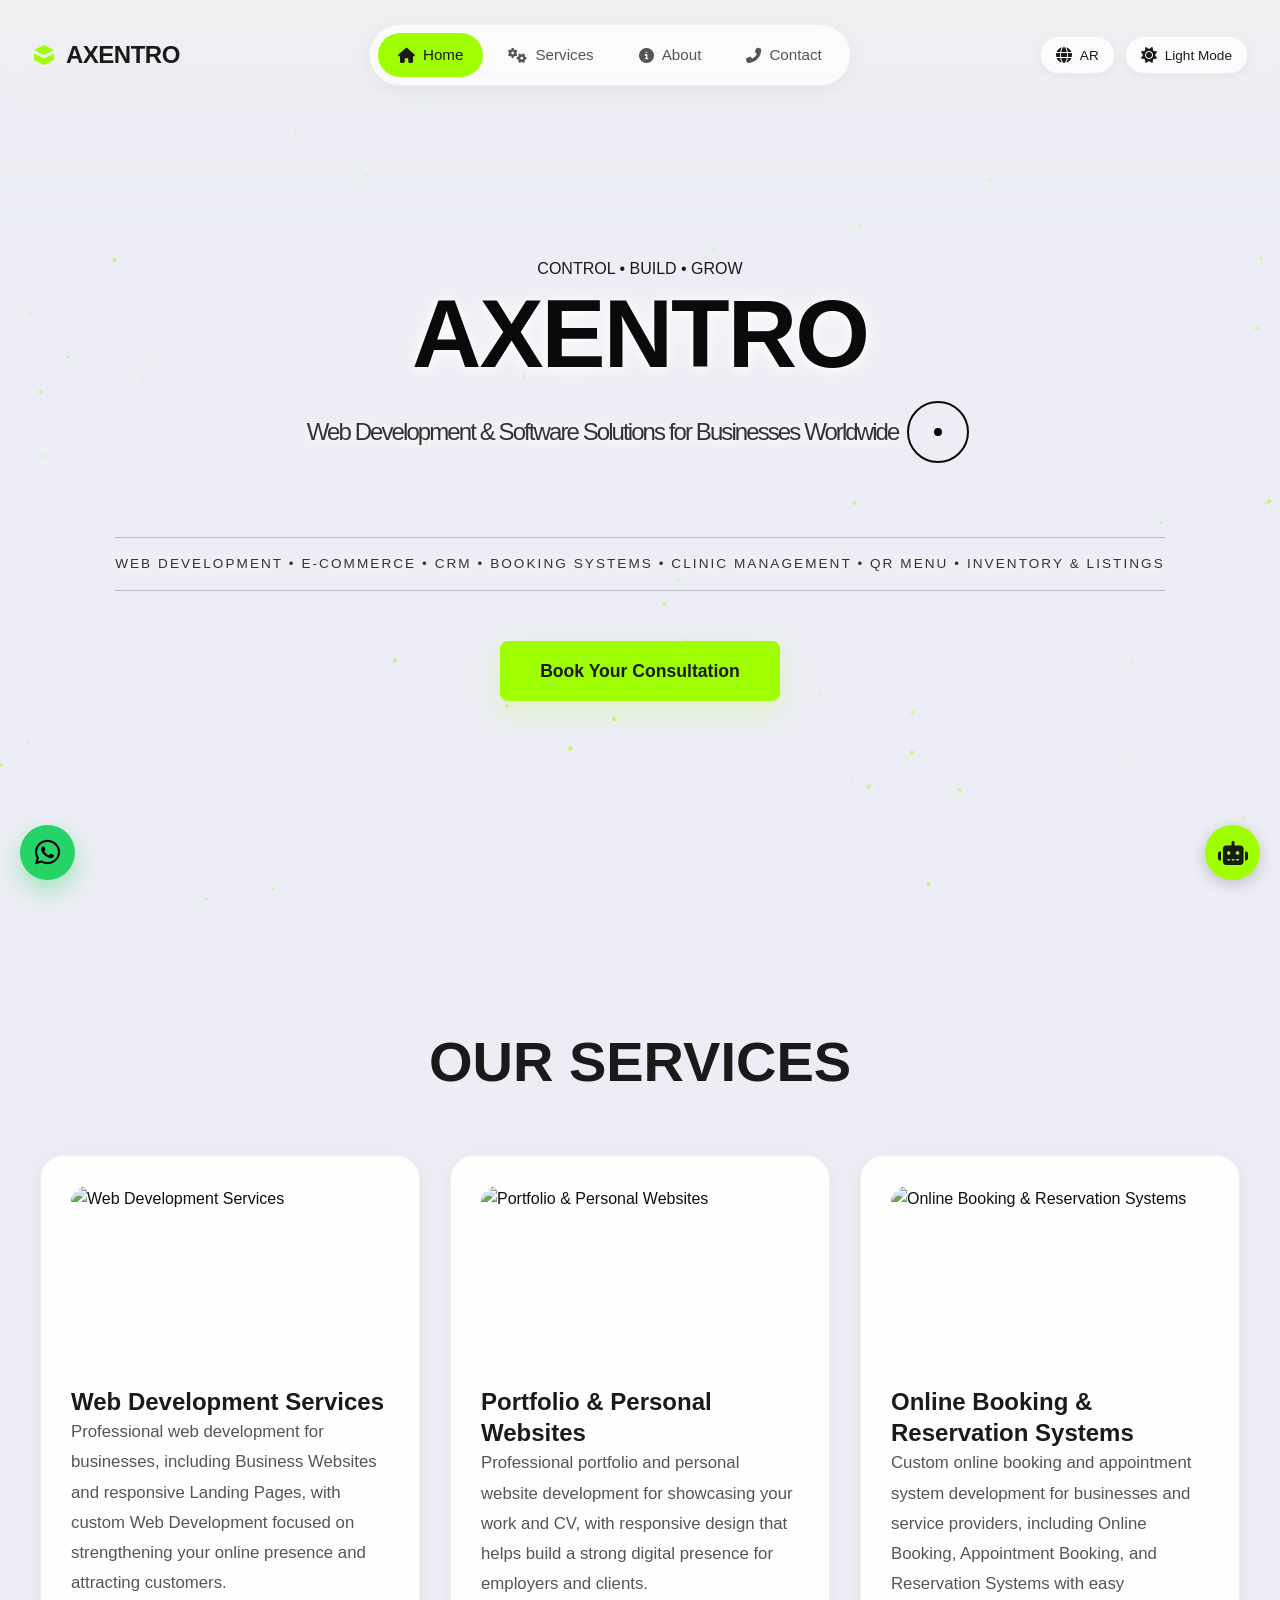
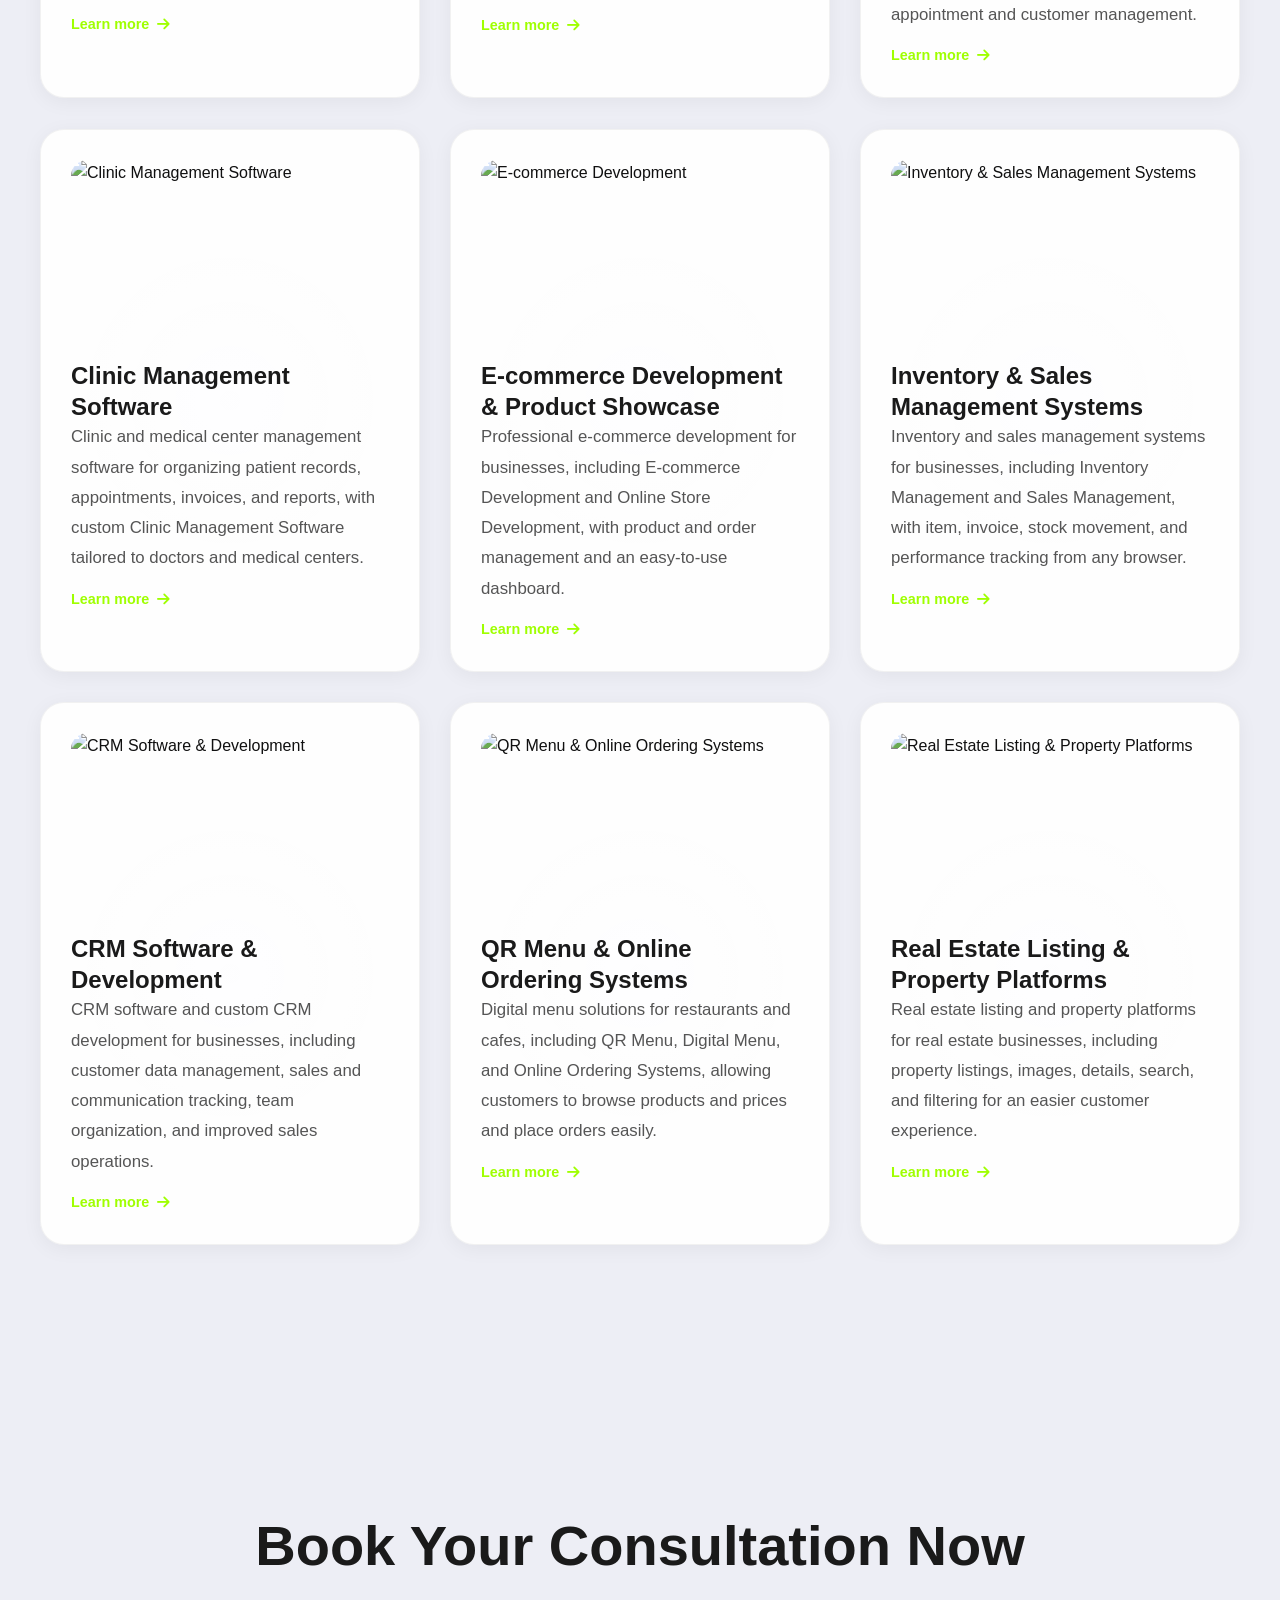
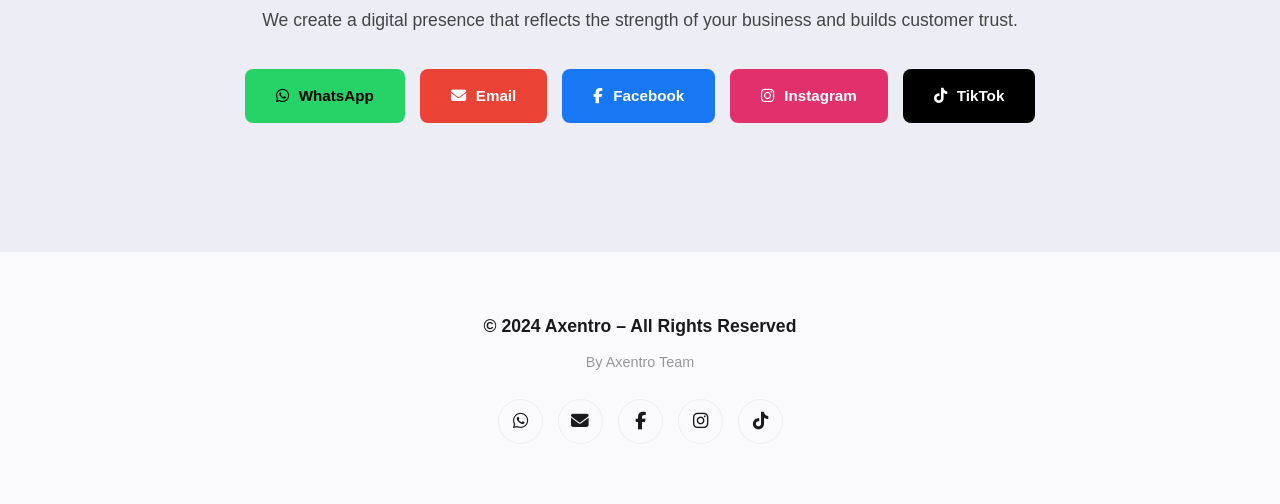
==== en/index.html @ f3c00bac "Update links to point to the '/en/' directory" ====
<!DOCTYPE html>
<html lang="en" dir="ltr" data-theme="light">
<head>
  <meta charset="UTF-8">
  <title>Axentro | Web Development & Software Solutions Company</title>
  <meta name="viewport" content="width=device-width, initial-scale=1.0, viewport-fit=cover">
  <meta name="theme-color" content="#EDEEF5">
  <meta name="format-detection" content="telephone=no">
  <meta name="description" content="Axentro provides web development, software development, e-commerce, CRM, booking systems, and custom digital solutions for businesses worldwide, serving clients in Egypt and internationally.">

  <!-- Security & SEO Meta Tags (CSP identical to root page) -->
  <meta http-equiv="Content-Security-Policy" content="default-src 'self'; script-src 'self' 'unsafe-inline' https://www.googletagmanager.com https://cdnjs.cloudflare.com; style-src 'self' 'unsafe-inline' https://fonts.googleapis.com https://cdnjs.cloudflare.com; img-src 'self' https://images.unsplash.com data: https://www.google.com https://www.google.com.eg https://www.googletagmanager.com; media-src https://d8j0ntlcm91z4.cloudfront.net; font-src https://fonts.gstatic.com https://cdnjs.cloudflare.com; connect-src 'self' https://www.google-analytics.com https://analytics.google.com https://region1.google-analytics.com https://www.google.com https://www.google.com.eg https://www.googletagmanager.com https://axentro-ai-assistant.axentroofficial.workers.dev;">
  <meta http-equiv="Permissions-Policy" content="camera=(), microphone=(), geolocation=()">
  <meta name="referrer" content="strict-origin-when-cross-origin">
  <meta name="robots" content="index, follow">
    <link rel="canonical" href="https://axentro.site/en/">
  <!-- Language alternatives (hreflang) -->
  <link rel="alternate" hreflang="ar" href="https://axentro.site/">
  <link rel="alternate" hreflang="en" href="https://axentro.site/en/">
  <link rel="alternate" hreflang="x-default" href="https://axentro.site/en/">

  <!-- Open Graph / Twitter Cards -->
  <meta property="og:site_name" content="Axentro">
  <meta property="og:type" content="website">
  <meta property="og:locale" content="en_US">
  <meta property="og:locale:alternate" content="ar_EG">
  <meta property="og:url" content="https://axentro.site/en/">
  <meta property="og:title" content="Axentro | Web Development & Software Solutions Company">
  <meta property="og:description" content="Axentro provides web development, software development, e-commerce, CRM, booking systems, and custom digital solutions for businesses worldwide.">
  <meta property="og:image" content="https://axentro.site/assets/images/og-image.jpg">
  <meta property="og:image:secure_url" content="https://axentro.site/assets/images/og-image.jpg">
  <meta property="og:image:type" content="image/jpeg">
  <meta property="og:image:width" content="1200">
  <meta property="og:image:height" content="630">
  <meta property="og:image:alt" content="Axentro | Web Development & Software Solutions Company">
  <meta name="twitter:card" content="summary_large_image">
  <meta name="twitter:title" content="Axentro | Web Development & Software Solutions Company">
  <meta name="twitter:description" content="Axentro provides web development, software development, e-commerce, CRM, booking systems, and custom digital solutions for businesses worldwide.">
  <meta name="twitter:image" content="https://axentro.site/assets/images/og-image.jpg">
  <meta name="twitter:image:alt" content="Axentro | Web Development & Software Solutions Company">

  <!-- Favicon & Manifest (absolute paths) -->
  <link rel="icon" type="image/png" sizes="32x32" href="/favicon.png">
  <link rel="icon" type="image/png" sizes="16x16" href="/favicon.png">
  <link rel="apple-touch-icon" href="/favicon.png">
  <link rel="manifest" href="/manifest.json">

  <!-- Performance Optimization: Preconnect -->
  <link rel="preconnect" href="https://fonts.googleapis.com">
  <link rel="preconnect" href="https://fonts.gstatic.com" crossorigin>
  <link rel="preconnect" href="https://d8j0ntlcm91z4.cloudfront.net" crossorigin>
  <link rel="preconnect" href="https://www.googletagmanager.com">

  <!-- Stylesheets (absolute paths) -->
  <link href="https://fonts.googleapis.com/css2?family=Inter:wght@300;400;500;600;700&family=Outfit:wght@400;500;600;700;800&display=swap" rel="stylesheet">
  <link rel="stylesheet" href="https://cdnjs.cloudflare.com/ajax/libs/font-awesome/6.5.0/css/all.min.css">
  <link rel="stylesheet" href="/assets/css/style.css">
  <link rel="stylesheet" href="/assets/css/animations.css">
  <link rel="stylesheet" href="/assets/css/responsive.css">
  <link rel="stylesheet" href="/assets/css/ai-assistant.css">

  <!-- Google Analytics -->
  <script async src="https://www.googletagmanager.com/gtag/js?id=G-CY6Y32C90K"></script>

    <!-- Theme init (language and direction are static on this page) -->
  <script>
    (function() {
      const systemPrefersDark = window.matchMedia('(prefers-color-scheme: dark)').matches;
      const savedTheme = localStorage.getItem('theme') || (systemPrefersDark ? 'dark' : 'light');
      document.documentElement.setAttribute('data-theme', savedTheme);
    })();
  </script>

  <!-- Structured Data (JSON-LD) -->
  <script type="application/ld+json">
{
  "@context": "https://schema.org",
  "@type": "Organization",
  "@id": "https://axentro.site/#organization",
  "name": "Axentro",
  "alternateName": [
    "اكسنترو",
    "أكسنترو",
    "اكسنترو للحلول الرقمية"
  ],
  "url": "https://axentro.site/",
  "logo": "https://axentro.site/assets/images/og-image.jpg",
  "description": "Axentro (اكسنترو) provides web development, software development, e-commerce, CRM, booking systems, and custom digital solutions for businesses in Egypt and worldwide.",
  "email": "axentroofficial@gmail.com",
  "telephone": "+201146476993",
  "sameAs": [
    "https://www.facebook.com/axentro.site/",
    "https://www.instagram.com/axentro.official",
    "https://www.tiktok.com/@axentro.official"
  ],
  "contactPoint": {
    "@type": "ContactPoint",
    "contactType": "customer service",
    "availableLanguage": [
      "Arabic",
      "English"
    ]
  },
  "knowsAbout": [
    "Web Development",
    "Software Development",
    "E-commerce Development",
    "CRM Software",
    "Online Booking Systems",
    "Inventory Management Systems",
    "Sales Management Systems",
    "Clinic Management Software",
    "QR Menu Systems",
    "Real Estate Platforms"
  ]
}
  </script>

  <script type="application/ld+json">
{
  "@context": "https://schema.org",
  "@type": "WebSite",
  "@id": "https://axentro.site/#website",
  "name": "Axentro",
  "alternateName": "اكسنترو",
  "url": "https://axentro.site/",
  "inLanguage": ["ar", "en"],
  "publisher": {
    "@id": "https://axentro.site/#organization"
  }
}
  </script>

  <script type="application/ld+json">
{
  "@context": "https://schema.org",
  "@type": "WebPage",
  "@id": "https://axentro.site/en/#webpage",
  "url": "https://axentro.site/en/",
  "name": "Axentro | Web Development & Software Solutions Company",
  "description": "Axentro provides web development, software development, e-commerce, CRM, booking systems, and custom digital solutions for businesses worldwide.",
  "isPartOf": {
    "@id": "https://axentro.site/#website"
  },
  "about": {
    "@id": "https://axentro.site/#organization"
  },
  "inLanguage": "en"
}
  </script>

</head>
<body>
  <a href="#home" class="skip-link" style="position: absolute; width: 1px; height: 1px; padding: 0; margin: -1px; overflow: hidden; clip: rect(0,0,0,0); white-space: nowrap; border: 0; z-index: 10000;" onfocus="this.style.cssText='position: fixed; top: 10px; left: 10px; width: auto; height: auto; padding: 10px 20px; margin: 0; overflow: visible; clip: auto; white-space: nowrap; background: #9fff00; color: #000; z-index: 10000; border-radius: 8px; font-weight: bold;'" onblur="this.style.cssText='position: absolute; width: 1px; height: 1px; padding: 0; margin: -1px; overflow: hidden; clip: rect(0,0,0,0); white-space: nowrap; border: 0;'">Skip to main content</a>

  <div id="loader" aria-hidden="true"><div class="spinner"></div></div>
  <canvas id="particles-canvas" aria-hidden="true"></canvas>
  <div class="scroll-progress" id="scrollProgress" aria-hidden="true"></div>

  <nav class="navbar" role="navigation" aria-label="Main Navigation">
        <a href="#home" class="nav-brand">
      <svg viewBox="0 0 24 24" xmlns="http://www.w3.org/2000/svg" aria-hidden="true"><path d="M12 2L2 7l10 5 10-5-10-5zm0 13.5L2 10.5v6.5l10 5 10-5v-6.5l-10 5z"/></svg>
      AXENTRO
    </a>
    <div class="nav-links">
      <a href="#home" class="nav-link js-utm-link active" aria-label="Home"><i class="fas fa-home" aria-hidden="true"></i> <span data-i18n="nav_home">Home</span></a>
      <a href="#services" class="nav-link js-utm-link" aria-label="Services"><i class="fas fa-cogs" aria-hidden="true"></i> <span data-i18n="nav_services">Services</span></a>
      <a href="/en/about.html" class="nav-link js-utm-link" aria-label="About Us"><i class="fas fa-circle-info" aria-hidden="true"></i> <span data-i18n="nav_about">About</span></a>
      <a href="#contact" class="nav-link js-utm-link" aria-label="Contact"><i class="fas fa-phone-alt" aria-hidden="true"></i> <span data-i18n="nav_contact">Contact</span></a>
    </div>
    <div class="nav-controls">
      <button id="lang-switcher" class="nav-btn ripple-btn" aria-label="Switch Language">
        <i class="fas fa-globe" aria-hidden="true"></i>
        <span class="text-btn" id="lang-text">AR</span>
      </button>
      <button id="theme-toggle" class="nav-btn ripple-btn" aria-label="Toggle Theme">
        <i class="fas fa-moon" id="theme-icon" aria-hidden="true"></i>
        <span class="text-btn" id="theme-text">Dark Mode</span>
      </button>
    </div>
  </nav>

  <section class="hero-section reveal show" id="home">
    <div class="video-wrapper">
      <video autoPlay loop muted playsInline preload="auto">
        <source src="https://d8j0ntlcm91z4.cloudfront.net/user_38xzZboKViGWJOttwIXH07lWA1P/hf_20260603_132049_036591b8-6e92-4760-b94c-a7ea6eef315c.mp4" type="video/mp4">
      </video>
      <div class="gradient-mask"></div>
    </div>
    <div class="hero-content">
      <div class="tagline">CONTROL • BUILD • GROW</div>
      <h1 class="hero-title">
      AXENTRO
      <span class="muted" data-i18n="hero_desc">
     Web Development &amp; Software Solutions for Businesses Worldwide
    <span class="eye-pill"><span class="eye-dot"></span></span>
  </span>
</h1>

      <div class="hero-services">WEB DEVELOPMENT • E-COMMERCE • CRM • BOOKING SYSTEMS • CLINIC MANAGEMENT • QR MENU • INVENTORY & LISTINGS</div>
      <br>
      <a href="#contact" class="cta-button ripple-btn" onclick="trackClick('cta_consult','Book Your Consultation','home');" data-i18n="hero_cta">Book Your Consultation</a>
    </div>
  </section>

  <section id="services" class="reveal">
    <div class="container">
      <h2 style="font-size: clamp(2rem, 5vw, 3.5rem); margin-bottom: 40px; text-transform: uppercase;" data-i18n="services_title">Our Services</h2>
      <div class="cards" id="servicesGrid">
        <div class="card-wrapper"><div class="card"><div class="glare-card"></div><div class="card-content">
          <a class="card-link js-utm-link" href="/en/about.html#websites" onclick="trackService('websites','Business & Landing Websites');">
            <img class="service-img" src="https://images.unsplash.com/photo-1467232004584-a241de8bcf5d?q=80&w=800&auto=format&fit=crop" alt="Web Development Services" loading="lazy">
            <h3>Web Development Services</h3>
            <p data-i18n="serv_1_desc">Professional web development for businesses, including Business Websites and responsive Landing Pages, with custom Web Development focused on strengthening your online presence and attracting customers.</p>
            <span class="more-link" data-i18n="know_more">Learn more <i class="fas fa-arrow-right"></i></span>
          </a>
        </div></div></div>

        <div class="card-wrapper"><div class="card"><div class="glare-card"></div><div class="card-content">
          <a class="card-link js-utm-link" href="/en/about.html#portfolio" onclick="trackService('portfolio','Portfolio & CV Websites');">
            <img class="service-img" src="https://images.unsplash.com/photo-1517245386807-bb43f82c33c4?q=80&w=800&auto=format&fit=crop" alt="Portfolio & Personal Websites" loading="lazy">
            <h3>Portfolio & Personal Websites</h3>
            <p data-i18n="serv_2_desc">Professional portfolio and personal website development for showcasing your work and CV, with responsive design that helps build a strong digital presence for employers and clients.</p>
            <span class="more-link" data-i18n="know_more">Learn more <i class="fas fa-arrow-right"></i></span>
          </a>
        </div></div></div>

        <div class="card-wrapper"><div class="card"><div class="glare-card"></div><div class="card-content">
          <a class="card-link js-utm-link" href="/en/about.html#booking" onclick="trackService('booking','Booking & Reservation Systems');">
            <img class="service-img" src="https://images.unsplash.com/photo-1517248135467-4c7edcad34c4?q=80&w=800&auto=format&fit=crop" alt="Online Booking & Reservation Systems" loading="lazy">
            <h3>Online Booking & Reservation Systems</h3>
            <p data-i18n="serv_3_desc">Custom online booking and appointment system development for businesses and service providers, including Online Booking, Appointment Booking, and Reservation Systems with easy appointment and customer management.</p>
            <span class="more-link" data-i18n="know_more">Learn more <i class="fas fa-arrow-right"></i></span>
          </a>
        </div></div></div>

        <div class="card-wrapper"><div class="card"><div class="glare-card"></div><div class="card-content">
          <a class="card-link js-utm-link" href="/en/about.html#clinics" onclick="trackService('clinics','Clinic Management Systems');">
            <img class="service-img" src="https://images.unsplash.com/photo-1519494026892-80bbd2d6fd0d?q=80&w=800&auto=format&fit=crop" alt="Clinic Management Software" loading="lazy">
            <h3>Clinic Management Software</h3>
            <p data-i18n="serv_4_desc">Clinic and medical center management software for organizing patient records, appointments, invoices, and reports, with custom Clinic Management Software tailored to doctors and medical centers.</p>
            <span class="more-link" data-i18n="know_more">Learn more <i class="fas fa-arrow-right"></i></span>
          </a>
        </div></div></div>

        <div class="card-wrapper"><div class="card"><div class="glare-card"></div><div class="card-content">
          <a class="card-link js-utm-link" href="/en/about.html#ecommerce" onclick="trackService('ecommerce','E-commerce & Product Showcase');">
            <img class="service-img" src="https://images.unsplash.com/photo-1556742049-0cfed4f6a45d?q=80&w=800&auto=format&fit=crop" alt="E-commerce Development" loading="lazy">
            <h3>E-commerce Development & Product Showcase</h3>
            <p data-i18n="serv_5_desc">Professional e-commerce development for businesses, including E-commerce Development and Online Store Development, with product and order management and an easy-to-use dashboard.</p>
            <span class="more-link" data-i18n="know_more">Learn more <i class="fas fa-arrow-right"></i></span>
          </a>
        </div></div></div>

        <div class="card-wrapper"><div class="card"><div class="glare-card"></div><div class="card-content">
          <a class="card-link js-utm-link" href="/en/about.html#inventory" onclick="trackService('inventory','Web Inventory & Sales');">
            <img class="service-img" src="https://images.unsplash.com/photo-1553413077-190dd305871c?q=80&w=800&auto=format&fit=crop" alt="Inventory & Sales Management Systems" loading="lazy">
            <h3>Inventory & Sales Management Systems</h3>
            <p data-i18n="serv_6_desc">Inventory and sales management systems for businesses, including Inventory Management and Sales Management, with item, invoice, stock movement, and performance tracking from any browser.</p>
            <span class="more-link" data-i18n="know_more">Learn more <i class="fas fa-arrow-right"></i></span>
          </a>
        </div></div></div>

        <div class="card-wrapper"><div class="card"><div class="glare-card"></div><div class="card-content">
          <a class="card-link js-utm-link" href="/en/about.html#crm" onclick="trackService('crm','CRM Systems');">
            <img class="service-img" src="https://images.unsplash.com/photo-1551288049-bebda4e38f71?q=80&w=800&auto=format&fit=crop" alt="CRM Software & Development" loading="lazy">
            <h3>CRM Software & Development</h3>
            <p data-i18n="serv_7_desc">CRM software and custom CRM development for businesses, including customer data management, sales and communication tracking, team organization, and improved sales operations.</p>
            <span class="more-link" data-i18n="know_more">Learn more <i class="fas fa-arrow-right"></i></span>
          </a>
        </div></div></div>

        <div class="card-wrapper"><div class="card"><div class="glare-card"></div><div class="card-content">
          <a class="card-link js-utm-link" href="/en/about.html#qr-menu" onclick="trackService('qr-menu','QR Menu & Smart Ordering');">
            <img class="service-img" src="https://images.unsplash.com/photo-1565299624946-b28f40a0ae38?q=80&w=800&auto=format&fit=crop" alt="QR Menu & Online Ordering Systems" loading="lazy">
            <h3>QR Menu & Online Ordering Systems</h3>
            <p data-i18n="serv_8_desc">Digital menu solutions for restaurants and cafes, including QR Menu, Digital Menu, and Online Ordering Systems, allowing customers to browse products and prices and place orders easily.</p>
            <span class="more-link" data-i18n="know_more">Learn more <i class="fas fa-arrow-right"></i></span>
          </a>
        </div></div></div>

        <div class="card-wrapper"><div class="card"><div class="glare-card"></div><div class="card-content">
          <a class="card-link js-utm-link" href="/en/about.html#listings" onclick="trackService('listings','Real Estate & Listing Platforms');">
            <img class="service-img" src="https://images.unsplash.com/photo-1560518883-ce09059eeffa?q=80&w=800&auto=format&fit=crop" alt="Real Estate Listing & Property Platforms" loading="lazy">
            <h3>Real Estate Listing & Property Platforms</h3>
            <p data-i18n="serv_9_desc">Real estate listing and property platforms for real estate businesses, including property listings, images, details, search, and filtering for an easier customer experience.</p>
            <span class="more-link" data-i18n="know_more">Learn more <i class="fas fa-arrow-right"></i></span>
          </a>
        </div></div></div>
      </div>
    </div>
  </section>

  <section id="contact" class="reveal">
    <div class="container">
      <div class="final-cta-text" data-i18n="contact_title">Book Your Consultation Now</div>
      <div style="opacity:.8; max-width: 760px; margin: 0 auto 35px; font-size: clamp(0.9rem, 2vw, 1.1rem);" data-i18n="contact_desc">We create a digital presence that reflects the strength of your business and builds customer trust.</div>
      <div class="cta">
        <a class="btn btn-wa ripple-btn" href="#" onclick="whatsapp('contact_section','Hello Axentro team,\nI would like to inquire about your software solutions and choose the best service for my project.\nLooking forward to your reply. Thank you.'); return false;"><i class="fab fa-whatsapp" aria-hidden="true"></i> <span data-i18n="btn_wa">WhatsApp</span></a>
        <a class="btn btn-mail ripple-btn" href="mailto:axentroofficial@gmail.com" onclick="trackClick('email','Contact us via Email','contact_section');"><i class="fas fa-envelope" aria-hidden="true"></i> <span data-i18n="btn_mail">Email</span></a>
        <a class="btn btn-fb ripple-btn" href="https://www.facebook.com/axentro.site/" target="_blank" rel="noopener" onclick="trackClick('facebook','Follow us on Facebook','contact_section');"><i class="fab fa-facebook-f" aria-hidden="true"></i> <span data-i18n="btn_fb">Facebook</span></a>
        <a class="btn btn-ig ripple-btn" href="https://www.instagram.com/axentro.official" target="_blank" rel="noopener" onclick="trackClick('instagram','Follow us on Instagram','contact_section');"><i class="fab fa-instagram" aria-hidden="true"></i> <span data-i18n="btn_ig">Instagram</span></a>
        <a class="btn btn-tiktok ripple-btn" href="https://www.tiktok.com/@axentro.official" target="_blank" rel="noopener" onclick="trackClick('tiktok','Follow us on TikTok','contact_section');" style="background: #000000;"><i class="fab fa-tiktok" aria-hidden="true"></i> <span data-i18n="btn_tiktok">TikTok</span></a>
      </div>
    </div>
  </section>

  <footer>
    <div class="main">© 2024 Axentro – All Rights Reserved</div>
    <div class="by">By Axentro Team</div>
    <div class="footer-icons">
      <a href="#" class="ripple-btn" aria-label="WhatsApp" onclick="whatsapp('footer','Hello Axentro team,\nI would like to inquire about your software solutions and choose the best service for my project.\nLooking forward to your reply. Thank you.'); return false;"><i class="fab fa-whatsapp" aria-hidden="true"></i></a>
      <a href="mailto:axentroofficial@gmail.com" class="ripple-btn" aria-label="Email" onclick="trackClick('email','Email Icon','footer');"><i class="fas fa-envelope" aria-hidden="true"></i></a>
      <a href="https://www.facebook.com/axentro.site/" target="_blank" rel="noopener" class="ripple-btn" aria-label="Facebook" onclick="trackClick('facebook','Facebook Icon','footer');"><i class="fab fa-facebook-f" aria-hidden="true"></i></a>
      <a href="https://www.instagram.com/axentro.official" target="_blank" rel="noopener" class="ripple-btn" aria-label="Instagram" onclick="trackClick('instagram','Instagram Icon','footer');"><i class="fab fa-instagram" aria-hidden="true"></i></a>
      <a href="https://www.tiktok.com/@axentro.official" target="_blank" rel="noopener" class="ripple-btn" aria-label="TikTok" onclick="trackClick('tiktok','TikTok Icon','footer');"><i class="fab fa-tiktok" aria-hidden="true"></i></a>
    </div>
  </footer>

  <a class="floating-wa ripple-btn" href="#" aria-label="Floating WhatsApp" onclick="whatsapp('floating','Hello Axentro team,\nI would like to inquire about your software solutions and choose the best service for my project.\nLooking forward to your reply. Thank you.'); return false;"><i class="fab fa-whatsapp" aria-hidden="true"></i></a>

  <!-- Scripts (absolute paths) -->
  <script src="/assets/js/ga.js"></script>
  <script src="/assets/js/language.js" defer></script>
  <script src="/assets/js/theme.js" defer></script>
  <script src="/assets/js/particles.js" defer></script>
  <script src="/assets/js/main.js" defer></script>
  <script src="/assets/js/ai-assistant.js" defer></script>

  <script>
    window.addEventListener('DOMContentLoaded', function() {
      if (window.AxentroAnalytics) {
        AxentroAnalytics.init({
          page: "index-en",
          utm_campaign_default: "axentro",
          enable_qr_scan: true,
          enable_internal_utm_links: true
        });
      }
    });
  </script>
</body>
</html>
---- assets/css/style.css ----
/* ============================================
   Axentro | Core Stylesheet
   Version: 2.0 (Production)
   ============================================ */

/* 1. CSS Variables (Theming) */
:root {
  --bg-base: #EDEEF5;
  --text: #1a1a1a;
  --muted: #555555;
  --glass-bg: rgba(255, 255, 255, 0.7);
  --glass-border: rgba(0, 0, 0, 0.05);
  --accent: #9fff00;
  --secondary: #bc00ff;
  --btn-text: #1a1a1a;
  --card-bg: rgba(255, 255, 255, 0.9);
  --shadow: 0 4px 20px rgba(0, 0, 0, 0.05);
  --nav-bg: rgba(241, 241, 241, 0.8);
  --link-hover-bg: rgba(0, 0, 0, 0.03);
  --btn-ripple: rgba(0,0,0,0.1);
  --transition-speed: 0.4s;
}

[data-theme="dark"] {
  --bg-base: #0a0a0c;
  --text: #ffffff;
  --muted: #d4d4d8;
  --glass-bg: rgba(255, 255, 255, 0.04);
  --glass-border: rgba(255, 255, 255, 0.1);
  --accent: #9fff00;
  --secondary: #bc00ff;
  --btn-text: #050507;
  --card-bg: rgba(20, 20, 22, 0.6);
  --shadow: 0 4px 20px rgba(0, 0, 0, 0.3);
  --nav-bg: rgba(10, 10, 12, 0.7);
  --link-hover-bg: rgba(255, 255, 255, 0.05);
  --btn-ripple: rgba(255,255,255,0.3);
}

/* 2. Reset & Base Styles */
*, *::before, *::after {
  margin: 0;
  padding: 0;
  box-sizing: border-box;
}

html {
  scroll-behavior: smooth;
  -webkit-text-size-adjust: 100%;
}

body {
  font-family: 'Inter', sans-serif;
  background-color: var(--bg-base);
  color: var(--text);
  min-height: 100vh;
  overflow-x: hidden;
  -webkit-font-smoothing: antialiased;
  -moz-osx-font-smoothing: grayscale;
  transition: background-color var(--transition-speed) ease, color var(--transition-speed) ease;
  line-height: 1.6;
}

/* Accessibility: Focus States */
a:focus-visible, button:focus-visible {
  outline: 2px solid var(--accent);
  outline-offset: 3px;
  border-radius: 4px;
}

img {
  max-width: 100%;
  height: auto;
  display: block;
}

/* 3. Layout & Typography */
section {
  padding: clamp(80px, 10vw, 140px) clamp(15px, 4vw, 40px);
  text-align: center;
  position: relative;
  z-index: 1;
}

.container {
  max-width: 1200px;
  margin: 0 auto;
  width: 100%;
}

h1, h2 {
  font-family: 'Outfit', sans-serif;
  font-weight: 800;
  line-height: 1.2;
  color: var(--text);
}

h3 {
  font-family: 'Outfit', sans-serif;
  color: var(--text);
  line-height: 1.3;
  font-size: clamp(1.2rem, 2.5vw, 1.5rem);
}

p {
  color: var(--muted);
  line-height: 1.8;
  font-size: clamp(0.9rem, 1.5vw, 1.05rem);
}

/* 4. UI Components: Navbar */
nav.navbar {
  position: fixed;
  top: 0;
  left: 0;
  width: 100%;
  z-index: 1000;
  background: linear-gradient(to bottom, var(--nav-bg), transparent);
  backdrop-filter: blur(8px);
  -webkit-backdrop-filter: blur(8px);
  padding: 1.5rem 2rem;
  display: flex;
  justify-content: space-between;
  align-items: center;
  gap: 1rem;
  transition: background var(--transition-speed) ease;
}

.nav-brand {
  font-family: 'Outfit', sans-serif;
  font-weight: 700;
  font-size: 1.5rem;
  letter-spacing: -0.5px;
  display: flex;
  align-items: center;
  gap: 10px;
  text-decoration: none;
  color: var(--text);
}

/* Phase 4: Logo Icon Color changed to Accent Green */
.nav-brand svg {
  width: 24px;
  height: 24px;
  fill: var(--accent); 
  transition: transform 0.3s ease;
}

.nav-brand:hover svg {
  transform: rotate(10deg);
}

.nav-links {
  display: flex;
  gap: 5px;
  background: var(--glass-bg);
  backdrop-filter: blur(20px);
  -webkit-backdrop-filter: blur(20px);
  padding: 8px;
  border-radius: 100px;
  border: 1px solid var(--glass-border);
  box-shadow: var(--shadow);
}

.nav-link {
  font-size: clamp(0.8rem, 1.2vw, 0.95rem);
  color: var(--muted);
  text-decoration: none;
  display: inline-flex;
  align-items: center;
  gap: 8px;
  padding: 10px 20px;
  border-radius: 50px;
  transition: color .3s, background-color .3s;
  white-space: nowrap;
  position: relative;
  overflow: hidden;
}

.nav-link:hover {
  color: var(--text);
  background-color: var(--link-hover-bg);
}

.nav-link.active {
  color: var(--btn-text);
  background: var(--accent);
}

/* Phase 4: New Navbar Controls (Replacing Floating Controls) */
.nav-controls {
  display: flex;
  align-items: center;
  gap: 10px;
}

.nav-btn {
  background: var(--glass-bg);
  border: 1px solid var(--glass-border);
  color: var(--text);
  padding: 10px 15px;
  border-radius: 50px;
  font-size: 0.85rem;
  font-weight: 500;
  cursor: pointer;
  display: flex;
  align-items: center;
  gap: 8px;
  transition: all 0.3s ease;
  position: relative;
  overflow: hidden;
  backdrop-filter: blur(10px);
  -webkit-backdrop-filter: blur(10px);
  box-shadow: 0 2px 10px rgba(0,0,0,0.05);
}

.nav-btn:hover {
  background: var(--text);
  color: var(--bg-base);
  border-color: var(--text);
  transform: translateY(-2px) scale(1.05);
}

.nav-btn i {
  font-size: 1rem;
}

/* 5. UI Components: Hero Section */
.hero-section {
  position: relative;
  min-height: 100vh;
  width: 100%;
  display: flex;
  flex-direction: column;
  align-items: center;
  justify-content: center;
  overflow: hidden;
  padding-top: 8rem;
  padding-bottom: 4rem;
  flex-grow: 1;
}

.video-wrapper {
  position: absolute;
  top: 15vh;
  left: 0;
  width: 100%;
  height: 85vh;
  z-index: 0;
  pointer-events: none;
}

.video-wrapper video {
  width: 100%;
  height: 100%;
  object-fit: cover;
  opacity: 1;
}

.gradient-mask {
  position: absolute;
  top: 0;
  left: 0;
  width: 100%;
  height: 6rem;
  background: linear-gradient(to bottom, var(--bg-base), transparent);
  z-index: 1;
}

.hero-content {
  max-width: 1200px;
  width: 100%;
  margin: 0 auto;
  padding: 0 2rem;
  position: relative;
  z-index: 10;
  text-align: center;
}

.hero-title {
  font-family: 'Outfit', sans-serif;
  font-weight: 800;
  font-size: clamp(2rem, 9vw, 6rem);
  line-height: 1.1;
  letter-spacing: -0.02em;
  margin-bottom: 2rem;
  text-transform: uppercase;
  color: #0a0a0a;
  text-shadow: 0 2px 10px rgba(255, 255, 255, 0.9), 0 0 25px rgba(255, 255, 255, 0.7);
}

.hero-title .muted {
  color: #333333;
  opacity: 1;
  font-weight: 500;
  display: block;
  font-size: clamp(1rem, 2vw, 1.5rem);
  text-transform: none;
  margin-top: 1rem;
  text-shadow: 0 2px 8px rgba(255, 255, 255, 0.9), 0 0 20px rgba(255, 255, 255, 0.7);
}

.eye-pill {
  display: inline-flex;
  align-items: center;
  justify-content: center;
  width: 16px;
  height: 16px;
  border: 2px solid #0a0a0a;
  border-radius: 50%;
  vertical-align: middle;
  margin: 0 4px;
  position: relative;
  top: -2px;
  transition: width 0.3s ease;
}

.eye-dot {
  width: 8px;
  height: 8px;
  background-color: #0a0a0a;
  border-radius: 50%;
}

.hero .tagline {
  font-family: 'Outfit', sans-serif;
  margin-bottom: 25px;
  letter-spacing: 0.2em;
  font-size: clamp(0.7rem, 1.5vw, 0.9rem);
  color: var(--accent);
  text-transform: uppercase;
  display: inline-block;
  padding: 8px 24px;
  border: 1px solid var(--accent);
  border-radius: 50px;
  background: rgba(0, 0, 0, 0.6);
  backdrop-filter: blur(4px);
}

.hero-services {
  margin-top: 40px;
  font-family: 'Outfit', sans-serif;
  font-size: clamp(0.7rem, 1.2vw, 0.85rem);
  letter-spacing: 0.15em;
  color: #333333;
  opacity: 1;
  border-top: 1px solid rgba(0, 0, 0, 0.2);
  border-bottom: 1px solid rgba(0, 0, 0, 0.2);
  padding: 15px 0;
  display: inline-block;
  text-shadow: 0 2px 8px rgba(255, 255, 255, 0.9), 0 0 20px rgba(255, 255, 255, 0.7);
}

/* Dark Mode Overrides for Hero */
[data-theme="dark"] .hero-title {
  color: #ffffff;
  text-shadow: 0 2px 10px rgba(0, 0, 0, 0.9), 0 0 25px rgba(0, 0, 0, 0.7);
}
[data-theme="dark"] .hero-title .muted {
  color: #e4e4e7;
  text-shadow: 0 2px 8px rgba(0, 0, 0, 0.9), 0 0 20px rgba(0, 0, 0, 0.7);
}
[data-theme="dark"] .eye-pill { border-color: #ffffff; }
[data-theme="dark"] .eye-dot { background-color: #ffffff; }
[data-theme="dark"] .hero-services {
  color: #ffffff;
  border-top: 1px solid rgba(255, 255, 255, 0.2);
  border-bottom: 1px solid rgba(255, 255, 255, 0.2);
  text-shadow: 0 2px 8px rgba(0, 0, 0, 0.9), 0 0 20px rgba(0, 0, 0, 0.7);
}

/* 6. UI Components: Buttons */
.cta-button {
  background: var(--accent);
  color: var(--btn-text);
  padding: 16px 40px;
  border-radius: 8px;
  font-weight: 700;
  font-size: 1.1rem;
  cursor: pointer;
  margin-top: 50px;
  display: inline-block;
  text-decoration: none;
  border: none;
  font-family: 'Outfit', sans-serif;
  box-shadow: 0 10px 30px rgba(159, 255, 0, 0.2);
  transition: all 0.3s ease;
  position: relative;
  overflow: hidden;
}

.cta-button:hover {
  box-shadow: 0 15px 40px rgba(159, 255, 0, 0.4);
  transform: translateY(-2px);
}

.btn {
  display: inline-flex;
  align-items: center;
  gap: 10px;
  padding: 14px 30px;
  border-radius: 8px;
  font-weight: 700;
  font-size: 0.95rem;
  text-decoration: none;
  cursor: pointer;
  transition: transform 0.2s ease, box-shadow 0.2s ease;
  border: 1px solid transparent;
  color: #fff;
  font-family: 'Outfit', sans-serif;
  position: relative;
  overflow: hidden;
}

.btn-wa { background: #25D366; color: #000; }
.btn-mail { background: #EA4335; }
.btn-fb { background: #1877F2; }
.btn-ig { background: #E1306C; }

.btn:hover {
  transform: translateY(-2px);
  box-shadow: 0 10px 20px rgba(0,0,0,0.1);
}

/* 7. UI Components: Cards (Services) */
.cards {
  display: grid;
  grid-template-columns: repeat(auto-fit, minmax(300px, 1fr));
  gap: 30px;
  margin-top: 60px;
}

.card-wrapper {
  perspective: 1000px;
}

.card {
  position: relative;
  background: var(--card-bg);
  backdrop-filter: blur(15px) saturate(180%);
  -webkit-backdrop-filter: blur(15px) saturate(180%);
  padding: 30px;
  border-radius: 24px;
  text-align: start;
  overflow: hidden;
  border: 1px solid var(--glass-border);
  transform-style: preserve-3d;
  transition: box-shadow 0.3s, border-color 0.3s;
  box-shadow: var(--shadow);
  height: 100%;
  will-change: transform;
}

.card:hover {
  box-shadow: 0 30px 60px rgba(0, 0, 0, 0.1);
  border-color: var(--accent);
}

.glare-card {
  position: absolute;
  inset: 0;
  border-radius: 24px;
  pointer-events: none;
  z-index: 2;
}

.card-content {
  position: relative;
  z-index: 3;
  transform-style: preserve-3d;
}

.card-content > * {
  transition: transform 0.3s;
}

.card:hover .card-content > * {
  transform: translateZ(30px);
}

.card-link {
  display: block;
  text-decoration: none;
  color: inherit;
  height: 100%;
}

.service-img {
  width: 100%;
  height: 180px;
  object-fit: cover;
  border-radius: 16px;
  margin-bottom: 20px;
  filter: grayscale(30%) contrast(1.1);
  transition: filter 0.4s ease, transform 0.4s ease;
}

.card:hover .service-img {
  filter: grayscale(0%) contrast(1.1);
  transform: scale(1.02);
}

.more-link {
  display: inline-flex;
  align-items: center;
  gap: 8px;
  margin-top: 14px;
  font-weight: 700;
  color: var(--accent);
  text-decoration: none;
  transition: gap 0.3s;
  font-family: 'Outfit', sans-serif;
  font-size: 0.9rem;
}

.card:hover .more-link {
  gap: 15px;
}

/* 8. UI Components: Footer & Floating WA */
.final-cta-text {
  margin-bottom: 15px;
  font-size: clamp(2rem, 5vw, 3.5rem);
  font-weight: 800;
  color: var(--text);
  font-family: 'Outfit', sans-serif;
}

.cta {
  display: flex;
  gap: 15px;
  justify-content: center;
  flex-wrap: wrap;
  margin-top: 30px;
}

footer {
  padding: 60px 20px;
  border-top: 1px solid var(--glass-border);
  text-align: center;
  background: var(--glass-bg);
  backdrop-filter: blur(10px);
  -webkit-backdrop-filter: blur(10px);
}

footer .main {
  font-weight: 700;
  font-size: 1.1rem;
  font-family: 'Outfit', sans-serif;
  color: var(--text);
}

footer .by {
  margin-top: 10px;
  font-size: 0.9rem;
  opacity: .6;
  color: var(--muted);
}

.footer-icons {
  margin-top: 25px;
  display: flex;
  gap: 15px;
  justify-content: center;
  font-size: 1.1rem;
}

.footer-icons a {
  transition: all 0.3s;
  text-decoration: none;
  width: 45px;
  height: 45px;
  display: flex;
  align-items: center;
  justify-content: center;
  border-radius: 50%;
  background: transparent;
  border: 1px solid var(--glass-border);
  color: var(--text);
}

.footer-icons a:hover {
  transform: translateY(-5px);
  color: var(--accent);
  border-color: var(--accent);
  background: var(--text);
}

.floating-wa {
  position: fixed;
  bottom: 20px;
  left: 20px;
  width: 55px;
  height: 55px;
  border-radius: 50%;
  background: #25D366;
  color: #000;
  display: flex;
  align-items: center;
  justify-content: center;
  font-size: 1.8rem;
  box-shadow: 0 10px 25px rgba(37, 211, 102, 0.4);
  z-index: 999;
  text-decoration: none;
  transition: all 0.3s;
}

html[dir="rtl"] .floating-wa {
  left: auto;
  right: 20px;
}

.floating-wa:hover {
  transform: scale(1.1) rotate(5deg);
}
---- assets/css/animations.css ----
/* ============================================
   Axentro | Animations & Effects
   Version: 2.0 (Production)
   ============================================ */

/* 1. Preloader */
#loader {
  position: fixed;
  inset: 0;
  background: var(--bg-base);
  z-index: 9999;
  display: flex;
  justify-content: center;
  align-items: center;
  transition: opacity 0.5s ease, visibility 0.5s ease;
}

#loader.hidden {
  opacity: 0;
  visibility: hidden;
  pointer-events: none;
}

.spinner {
  width: 40px;
  height: 40px;
  border: 3px solid var(--glass-border);
  border-top-color: var(--accent);
  border-radius: 50%;
  animation: spin 0.8s linear infinite;
  will-change: transform;
}

@keyframes spin {
  to { transform: rotate(360deg); }
}

/* 2. Scroll Progress Bar */
.scroll-progress {
  position: fixed;
  top: 0;
  left: 0;
  height: 3px;
  width: 0%;
  background: linear-gradient(90deg, var(--accent), var(--secondary));
  z-index: 99999;
  box-shadow: 0 0 10px var(--accent);
  transition: width 0.1s linear;
}

/* 3. Particles Canvas */
#particles-canvas {
  position: fixed;
  top: 0;
  left: 0;
  width: 100%;
  height: 100%;
  z-index: -1;
  pointer-events: none;
}

/* 4. Reveal on Scroll */
.reveal {
  opacity: 0;
  transform: translateY(50px);
  transition: opacity 1s cubic-bezier(0.16, 1, 0.3, 1), transform 1s cubic-bezier(0.16, 1, 0.3, 1);
  will-change: opacity, transform;
}

.reveal.show {
  opacity: 1;
  transform: translateY(0);
}

/* 5. Ripple Effect */
.ripple {
  position: absolute;
  border-radius: 50%;
  transform: scale(0);
  animation: ripple-anim 0.6s linear;
  background: var(--btn-ripple);
  pointer-events: none;
}

@keyframes ripple-anim {
  to { transform: scale(4); opacity: 0; }
}

/* 6. Accessibility: Reduced Motion */
@media (prefers-reduced-motion: reduce) {
  *,
  *::before,
  *::after {
    animation-duration: 0.01ms !important;
    animation-iteration-count: 1 !important;
    transition-duration: 0.01ms !important;
    scroll-behavior: auto !important;
  }
  
  .reveal {
    opacity: 1;
    transform: none;
  }
}
---- assets/css/responsive.css ----
/* ============================================
   Axentro | Responsive Design
   Version: 2.0 (Production)
   ============================================ */

/* 1. Large Desktops & Laptops (Default styles handle this well, but added for clarity) */
@media (min-width: 1024px) {
  .eye-pill {
    width: 62px;
    height: 62px;
  }
}

/* 2. Tablets & iPads (Portrait & Landscape) */
@media (min-width: 768px) and (max-width: 1023px) {
  .eye-pill {
    width: 42px;
    height: 42px;
    top: 0;
  }
  
  .nav-brand {
    font-size: 1.3rem;
  }
}

/* 3. Mobile Devices (Android & iPhone) */
@media (max-width: 767px) {
  /* Navbar Adjustments */
  nav.navbar {
    padding: 0.75rem 0.5rem;
    gap: 0.5rem;
  }

  .nav-brand {
    font-size: 1rem;
    gap: 5px;
  }

  .nav-brand svg {
    width: 18px;
    height: 18px;
  }

  /* Hide text in navbar links, show icons only */
  .nav-link span {
    display: none;
  }

  .nav-link {
    padding: 8px 10px;
  }

  .nav-link i {
    font-size: 1.1rem;
  }

  /* Remove background from links container to merge with page on mobile */
  .nav-links {
    background: transparent;
    backdrop-filter: none;
    -webkit-backdrop-filter: none;
    box-shadow: none;
    border: none;
    gap: 0;
    padding: 2px;
  }

  /* Navbar Controls (Theme & Lang) */
  .nav-controls {
    gap: 5px;
  }

  .nav-controls .nav-btn {
    padding: 8px 10px;
  }

  .nav-controls .nav-btn span.text-btn {
    display: none; /* Hide text "Dark Mode" etc, show icons only */
  }

  /* Hero Section Adjustments */
  .hero-section {
    padding-top: 6rem;
  }

  .video-wrapper {
    top: 10vh;
    height: 90vh;
  }

  .hero-content {
    padding: 0 1rem;
  }

  .hero-services {
    font-size: 0.65rem;
    letter-spacing: 0.1em;
    padding: 10px 0;
  }

  /* Cards Adjustments */
  .cards {
    grid-template-columns: 1fr;
    gap: 20px;
  }

  .card {
    padding: 20px;
  }

  /* CTA Buttons */
  .cta {
    gap: 10px;
  }

  .btn {
    padding: 12px 20px;
    font-size: 0.85rem;
    flex-grow: 1;
    justify-content: center;
  }

  /* Floating WhatsApp */
  .floating-wa {
    width: 50px;
    height: 50px;
    font-size: 1.6rem;
    bottom: 15px;
  }
  
  html[dir="rtl"] .floating-wa {
    right: 15px;
  }
}

/* 4. Very Small Mobile Devices */
@media (max-width: 360px) {
  .nav-brand {
    font-size: 0.9rem;
  }
  
  .hero-title {
    font-size: 1.8rem;
  }

  .nav-link {
    padding: 8px;
  }
}
---- assets/css/ai-assistant.css ----
/* ============================================
   Axentro AI Assistant - Stylesheet
   Version: 1.2 (Production - Explicit RTL/LTR & Layout Fixes)
   ============================================ */

/* 1. Floating Action Button (FAB) - Dynamic Positioning */
.ax-ai-fab {
  position: fixed;
  /* Default (LTR): WhatsApp is Left, AI is Right */
  right: 20px;
  bottom: calc(20px + env(safe-area-inset-bottom));
  width: 55px;
  height: 55px;
  background: var(--accent);
  color: var(--btn-text);
  border: none;
  border-radius: 50%;
  cursor: pointer;
  z-index: 9998;
  box-shadow: 0 4px 15px rgba(0, 0, 0, 0.2);
  display: flex;
  align-items: center;
  justify-content: center;
  font-size: 1.5rem;
  transition: transform 0.3s ease, box-shadow 0.3s ease, opacity 0.3s ease;
  opacity: 1;
}

/* RTL Mode: WhatsApp is Right (20px), AI moves to Left (20px) */
html[dir="rtl"] .ax-ai-fab {
  right: auto;
  left: 20px;
}

.ax-ai-fab:hover {
  transform: scale(1.05);
  box-shadow: 0 6px 20px rgba(159, 255, 0, 0.4);
}

.ax-ai-fab:focus-visible {
  outline: 2px solid var(--text);
  outline-offset: 4px;
}

.ax-ai-fab.is-hidden {
  opacity: 0;
  pointer-events: none;
  transform: scale(0.8);
}

/* Mobile adjustments: WhatsApp is 15px, AI matches opposite side */
@media (max-width: 768px) {
  .ax-ai-fab {
    right: 15px;
    bottom: calc(15px + env(safe-area-inset-bottom));
  }
  html[dir="rtl"] .ax-ai-fab {
    right: auto;
    left: 15px;
  }
}

/* 2. Chat Panel Layout & Smooth Animation */
.ax-ai-panel {
  position: fixed;
  /* Default (LTR) */
  right: 20px;
  bottom: calc(85px + env(safe-area-inset-bottom));
  width: 380px;
  max-width: calc(100vw - 40px);
  height: 70vh;
  max-height: 600px;
  background: var(--card-bg);
  -webkit-backdrop-filter: blur(20px) saturate(180%);
  backdrop-filter: blur(20px) saturate(180%);
  border: 1px solid var(--glass-border);
  border-radius: 16px;
  box-shadow: 0 10px 40px rgba(0, 0, 0, 0.15);
  z-index: 9998;
  
  display: flex;
  flex-direction: column;
  overflow: hidden;
  visibility: hidden;
  opacity: 0;
  transform: translateY(20px) scale(0.98);
  pointer-events: none;
  transition: opacity 0.3s ease, transform 0.3s ease, visibility 0s linear 0.3s;
}

/* RTL Mode: Panel moves to Left */
html[dir="rtl"] .ax-ai-panel {
  right: auto;
  left: 20px;
}

.ax-ai-panel.is-open {
  visibility: visible;
  opacity: 1;
  transform: translateY(0) scale(1);
  pointer-events: auto;
  transition: opacity 0.3s ease, transform 0.3s ease, visibility 0s linear 0s;
}

/* Mobile Full-screen / Bottom Sheet with Safe Areas */
@media (max-width: 768px) {
  .ax-ai-panel {
    top: 0;
    left: 0;
    right: 0;
    bottom: 0;
    width: 100%;
    max-width: 100%;
    height: 100dvh;
    max-height: 100dvh;
    border-radius: 0;
    border: none;
  }
  html[dir="rtl"] .ax-ai-panel {
    left: 0;
  }
}

/* 3. Chat Header (with Mobile Safe Area Top) */
.ax-ai-header {
  padding: 16px 20px;
  background: var(--glass-bg);
  border-bottom: 1px solid var(--glass-border);
  display: flex;
  justify-content: space-between;
  align-items: center;
  flex-shrink: 0;
}

@media (max-width: 768px) {
  .ax-ai-header {
    padding-top: calc(16px + env(safe-area-inset-top));
  }
}

.ax-ai-header-info {
  display: flex;
  flex-direction: column;
}

.ax-ai-title {
  font-family: 'Outfit', sans-serif;
  font-weight: 700;
  font-size: 1.1rem;
  color: var(--text);
  display: flex;
  align-items: center;
  gap: 8px;
}

.ax-ai-status {
  font-size: 0.75rem;
  color: var(--muted);
  display: flex;
  align-items: center;
  gap: 6px;
}

.ax-ai-status-dot {
  width: 8px;
  height: 8px;
  background: var(--accent);
  border-radius: 50%;
  box-shadow: 0 0 8px var(--accent);
}

.ax-ai-close {
  background: transparent;
  border: none;
  color: var(--muted);
  font-size: 1.2rem;
  cursor: pointer;
  padding: 5px;
  border-radius: 50%;
  transition: background 0.2s, color 0.2s;
}

.ax-ai-close:hover { background: var(--link-hover-bg); color: var(--text); }
.ax-ai-close:focus-visible { outline: 1px solid var(--accent); outline-offset: 2px; }

/* 4. Chat Body (Flex Shrink Fix for Mobile Keyboard) */
.ax-ai-body {
  flex: 1 1 auto;
  min-height: 0; /* Crucial for flexbox to allow shrinking when keyboard opens */
  padding: 20px;
  overflow-y: auto;
  display: flex;
  flex-direction: column;
  gap: 15px;
  scrollbar-width: thin;
  scrollbar-color: var(--glass-border) transparent;
}

.ax-ai-body::-webkit-scrollbar { width: 6px; }
.ax-ai-body::-webkit-scrollbar-thumb { background-color: var(--glass-border); border-radius: 10px; }

/* 5. Messages - Explicit RTL/LTR via Selectors */
.ax-ai-msg {
  max-width: 85%;
  padding: 12px 16px;
  border-radius: 12px;
  font-size: 0.95rem;
  line-height: 1.6;
  word-wrap: break-word;
  white-space: pre-wrap;
  overflow-wrap: anywhere;
}

.ax-ai-msg--bot {
  background: var(--glass-bg);
  color: var(--text);
  border: 1px solid var(--glass-border);
}

.ax-ai-msg--user {
  background: var(--accent);
  color: var(--btn-text);
}

/* Explicit LTR Alignment & Corners */
html[dir="ltr"] .ax-ai-msg--bot {
  align-self: flex-start;
  border-top-left-radius: 2px;
}
html[dir="ltr"] .ax-ai-msg--user {
  align-self: flex-end;
  border-top-right-radius: 2px;
}

/* Explicit RTL Alignment & Corners */
html[dir="rtl"] .ax-ai-msg--bot {
  align-self: flex-start; /* In RTL, flex-start is right */
  border-top-right-radius: 2px;
}
html[dir="rtl"] .ax-ai-msg--user {
  align-self: flex-end; /* In RTL, flex-end is left */
  border-top-left-radius: 2px;
}

/* Error State - Theme Adaptive Local Variables */
.ax-ai-panel {
  --ax-error-bg: rgba(220, 50, 50, 0.1);
  --ax-error-border: rgba(220, 50, 50, 0.2);
  --ax-error-text: #dc3232;
}

[data-theme="dark"] .ax-ai-panel {
  --ax-error-bg: rgba(255, 100, 100, 0.1);
  --ax-error-border: rgba(255, 100, 100, 0.3);
  --ax-error-text: #ff8a80;
}

.ax-ai-msg--error {
  background: var(--ax-error-bg);
  color: var(--ax-error-text);
  border: 1px solid var(--ax-error-border);
  align-self: center;
  text-align: center;
  font-size: 0.9rem;
}

/* 6. Typing Indicator */
.ax-ai-typing {
  display: flex;
  align-items: center;
  gap: 4px;
  padding: 14px 18px;
  background: var(--glass-bg);
  border: 1px solid var(--glass-border);
  border-radius: 12px;
  width: fit-content;
}

/* Explicit LTR/RTL for Typing Indicator */
html[dir="ltr"] .ax-ai-typing {
  align-self: flex-start;
  border-top-left-radius: 2px;
}
html[dir="rtl"] .ax-ai-typing {
  align-self: flex-start;
  border-top-right-radius: 2px;
}

.ax-ai-typing-dot {
  width: 8px; height: 8px;
  background: var(--muted);
  border-radius: 50%;
  animation: ax-ai-bounce 1.4s infinite ease-in-out both;
}

.ax-ai-typing-dot:nth-child(1) { animation-delay: -0.32s; }
.ax-ai-typing-dot:nth-child(2) { animation-delay: -0.16s; }

@keyframes ax-ai-bounce {
  0%, 80%, 100% { transform: scale(0.6); opacity: 0.4; }
  40% { transform: scale(1); opacity: 1; }
}

/* 7. Action Buttons (Focus & States) */
.ax-ai-quick-actions {
  display: flex; flex-wrap: wrap; gap: 8px; margin-top: 10px;
}

.ax-ai-quick-btn {
  background: transparent;
  border: 1px solid var(--accent);
  color: var(--accent);
  padding: 8px 14px;
  border-radius: 20px;
  font-size: 0.85rem;
  font-family: 'Inter', sans-serif;
  cursor: pointer;
  transition: background 0.2s, color 0.2s;
  box-sizing: border-box;
}

.ax-ai-quick-btn:hover { background: var(--accent); color: var(--btn-text); }
.ax-ai-quick-btn:focus-visible { outline: 2px solid var(--accent); outline-offset: 2px; }

.ax-ai-wa-btn {
  display: flex; align-items: center; justify-content: center; gap: 8px;
  width: 100%; margin-top: 15px; padding: 12px;
  background: #25D366; color: #000; text-decoration: none;
  border-radius: 8px; font-weight: 600; font-family: 'Outfit', sans-serif;
  transition: transform 0.2s, box-shadow 0.2s;
  box-sizing: border-box;
}

.ax-ai-wa-btn:hover { transform: translateY(-2px); box-shadow: 0 4px 10px rgba(37, 211, 102, 0.3); }
.ax-ai-wa-btn:focus-visible { outline: 2px solid #25D366; outline-offset: 2px; }

/* 8. Input Area (Composer with Mobile Safe Area Bottom) */
.ax-ai-composer {
  padding: 12px;
  border-top: 1px solid var(--glass-border);
  background: var(--glass-bg);
  display: flex;
  gap: 10px;
  align-items: flex-end;
  flex-shrink: 0;
}

@media (max-width: 768px) {
  .ax-ai-composer {
    padding-bottom: calc(12px + env(safe-area-inset-bottom));
  }
}

.ax-ai-textarea {
  flex: 1;
  background: var(--bg-base);
  border: 1px solid var(--glass-border);
  border-radius: 8px;
  padding: 10px 15px;
  color: var(--text);
  font-family: 'Inter', sans-serif;
  font-size: 0.95rem;
  resize: none;
  max-height: 120px;
  line-height: 1.5;
  transition: border-color 0.2s;
  min-width: 0;
  width: 100%;
  box-sizing: border-box;
  overflow-y: auto;
}

.ax-ai-textarea:focus { outline: none; border-color: var(--accent); }

.ax-ai-send-btn {
  width: 42px; height: 42px;
  background: var(--accent); color: var(--btn-text);
  border: none; border-radius: 8px; cursor: pointer;
  display: flex; align-items: center; justify-content: center;
  font-size: 1.1rem; transition: opacity 0.2s, transform 0.2s; flex-shrink: 0;
}

.ax-ai-send-btn:disabled { opacity: 0.4; cursor: not-allowed; }
.ax-ai-send-btn:not(:disabled):hover { transform: scale(1.05); }
.ax-ai-send-btn:focus-visible { outline: 2px solid var(--text); outline-offset: 2px; }

/* 9. Accessibility & Reduced Motion */
.ax-ai-sr-only {
  position: absolute; width: 1px; height: 1px; padding: 0; margin: -1px;
  overflow: hidden; clip: rect(0, 0, 0, 0); white-space: nowrap; border: 0;
}

@media (prefers-reduced-motion: reduce) {
  .ax-ai-fab, .ax-ai-panel, .ax-ai-msg, .ax-ai-typing-dot, .ax-ai-send-btn, .ax-ai-wa-btn {
    transition: none !important; animation: none !important;
  }
}
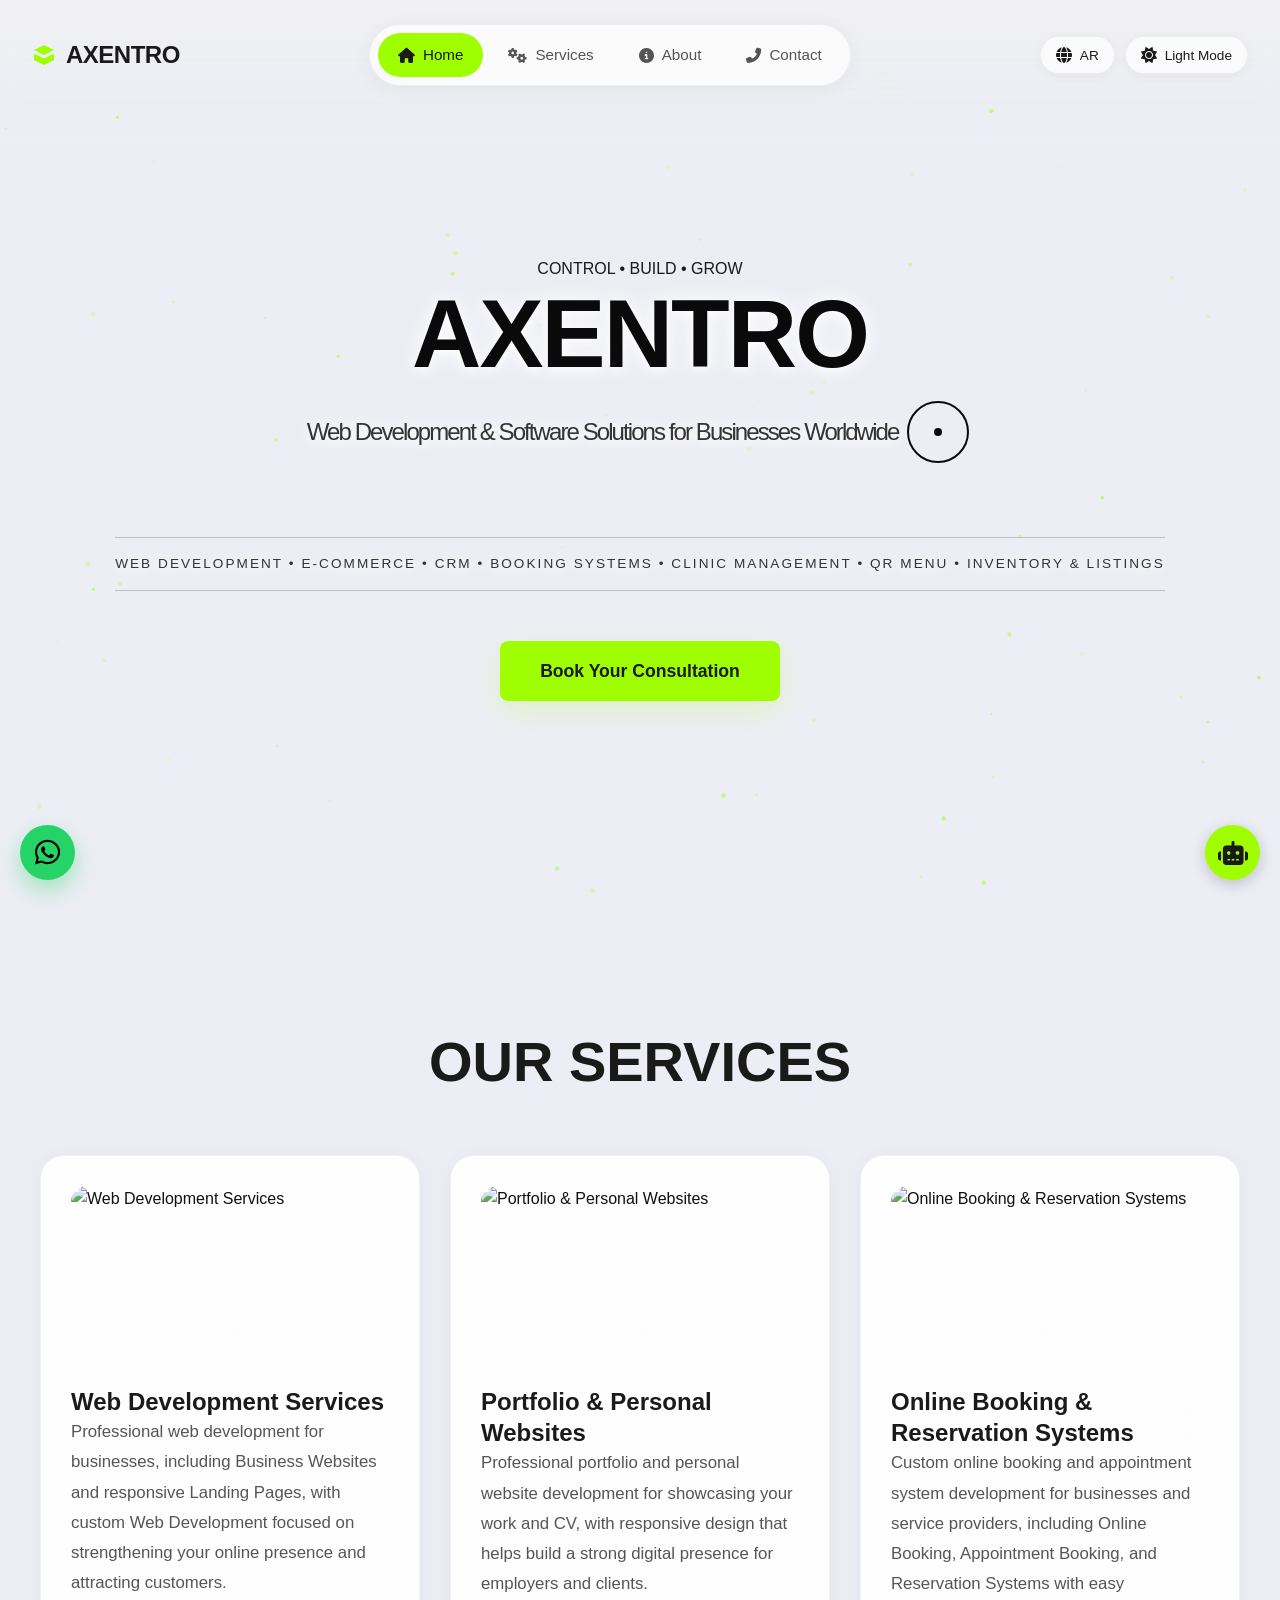
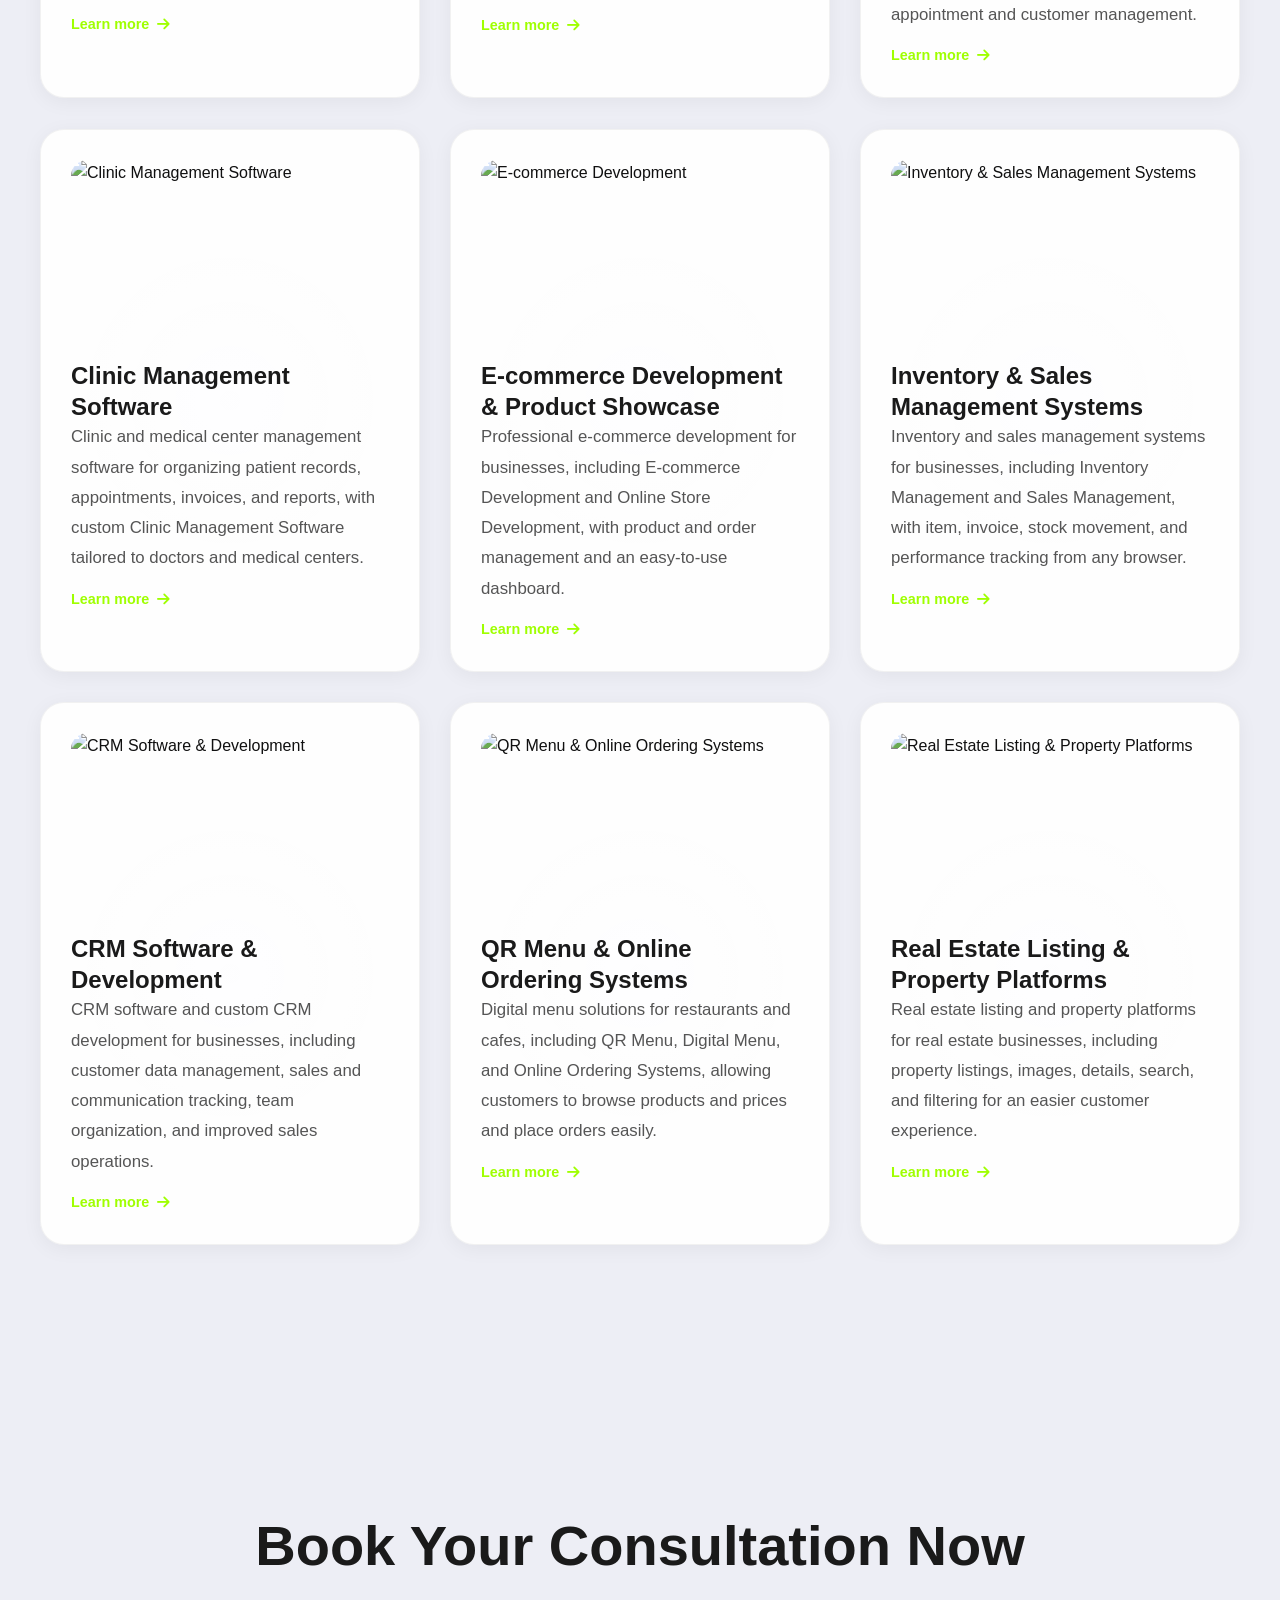
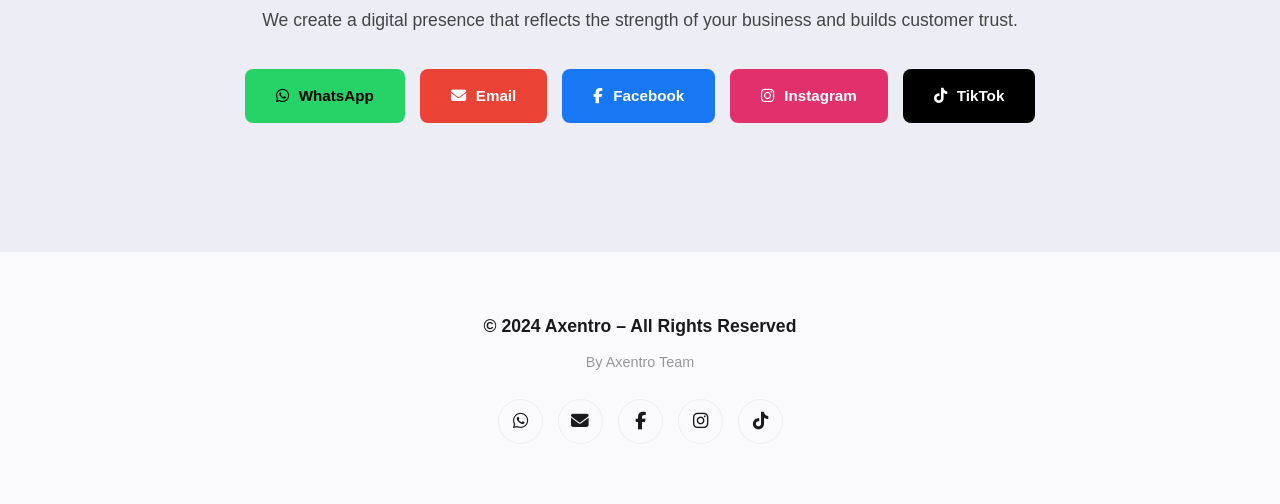
==== commit 0517c5f0: "Add LinkedIn and GitHub links to sameAs array" ====
--- a/en/index.html
+++ b/en/index.html
@@ -88,10 +88,12 @@
   "description": "Axentro (اكسنترو) provides web development, software development, e-commerce, CRM, booking systems, and custom digital solutions for businesses in Egypt and worldwide.",
   "email": "axentroofficial@gmail.com",
   "telephone": "+201146476993",
-  "sameAs": [
+    "sameAs": [
     "https://www.facebook.com/axentro.site/",
     "https://www.instagram.com/axentro.official",
-    "https://www.tiktok.com/@axentro.official"
+    "https://www.tiktok.com/@axentro.official",
+    "https://www.linkedin.com/company/axentro-official",
+    "https://github.com/axentrohq"
   ],
   "contactPoint": {
     "@type": "ContactPoint",
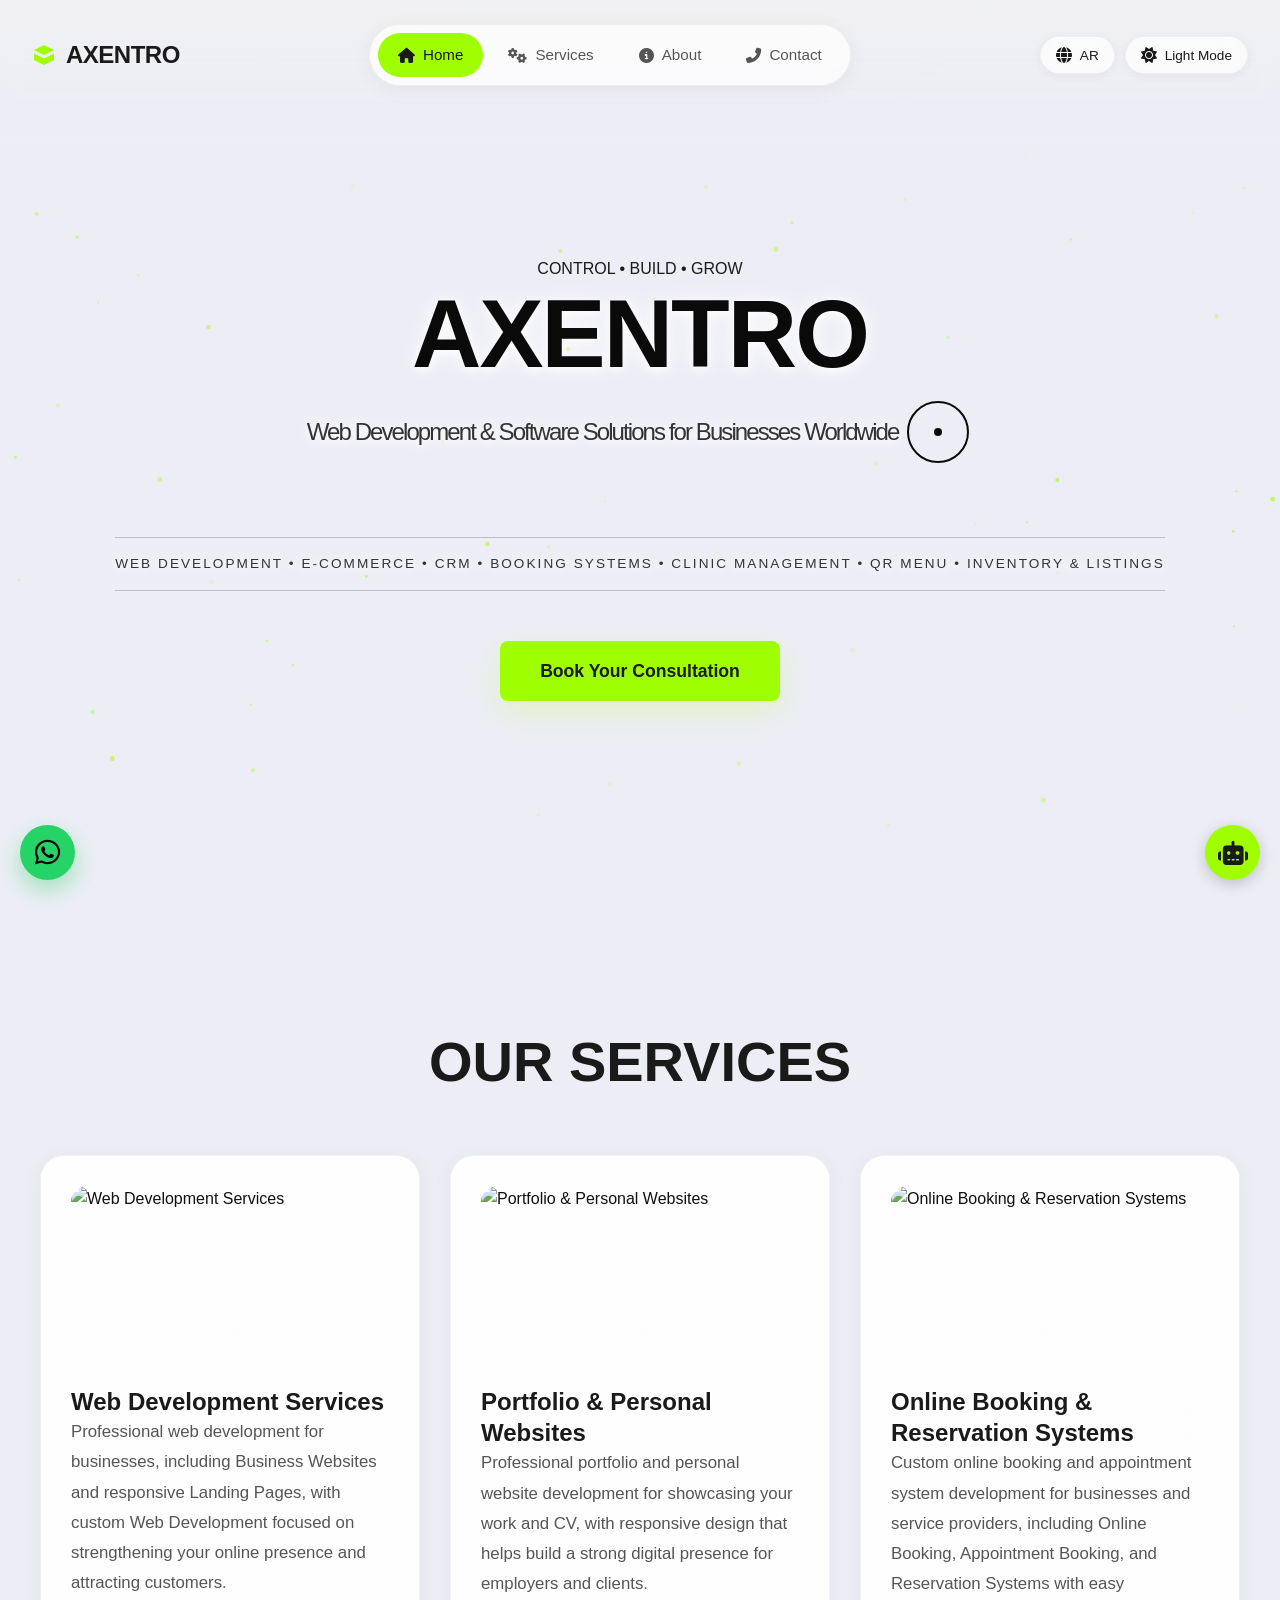
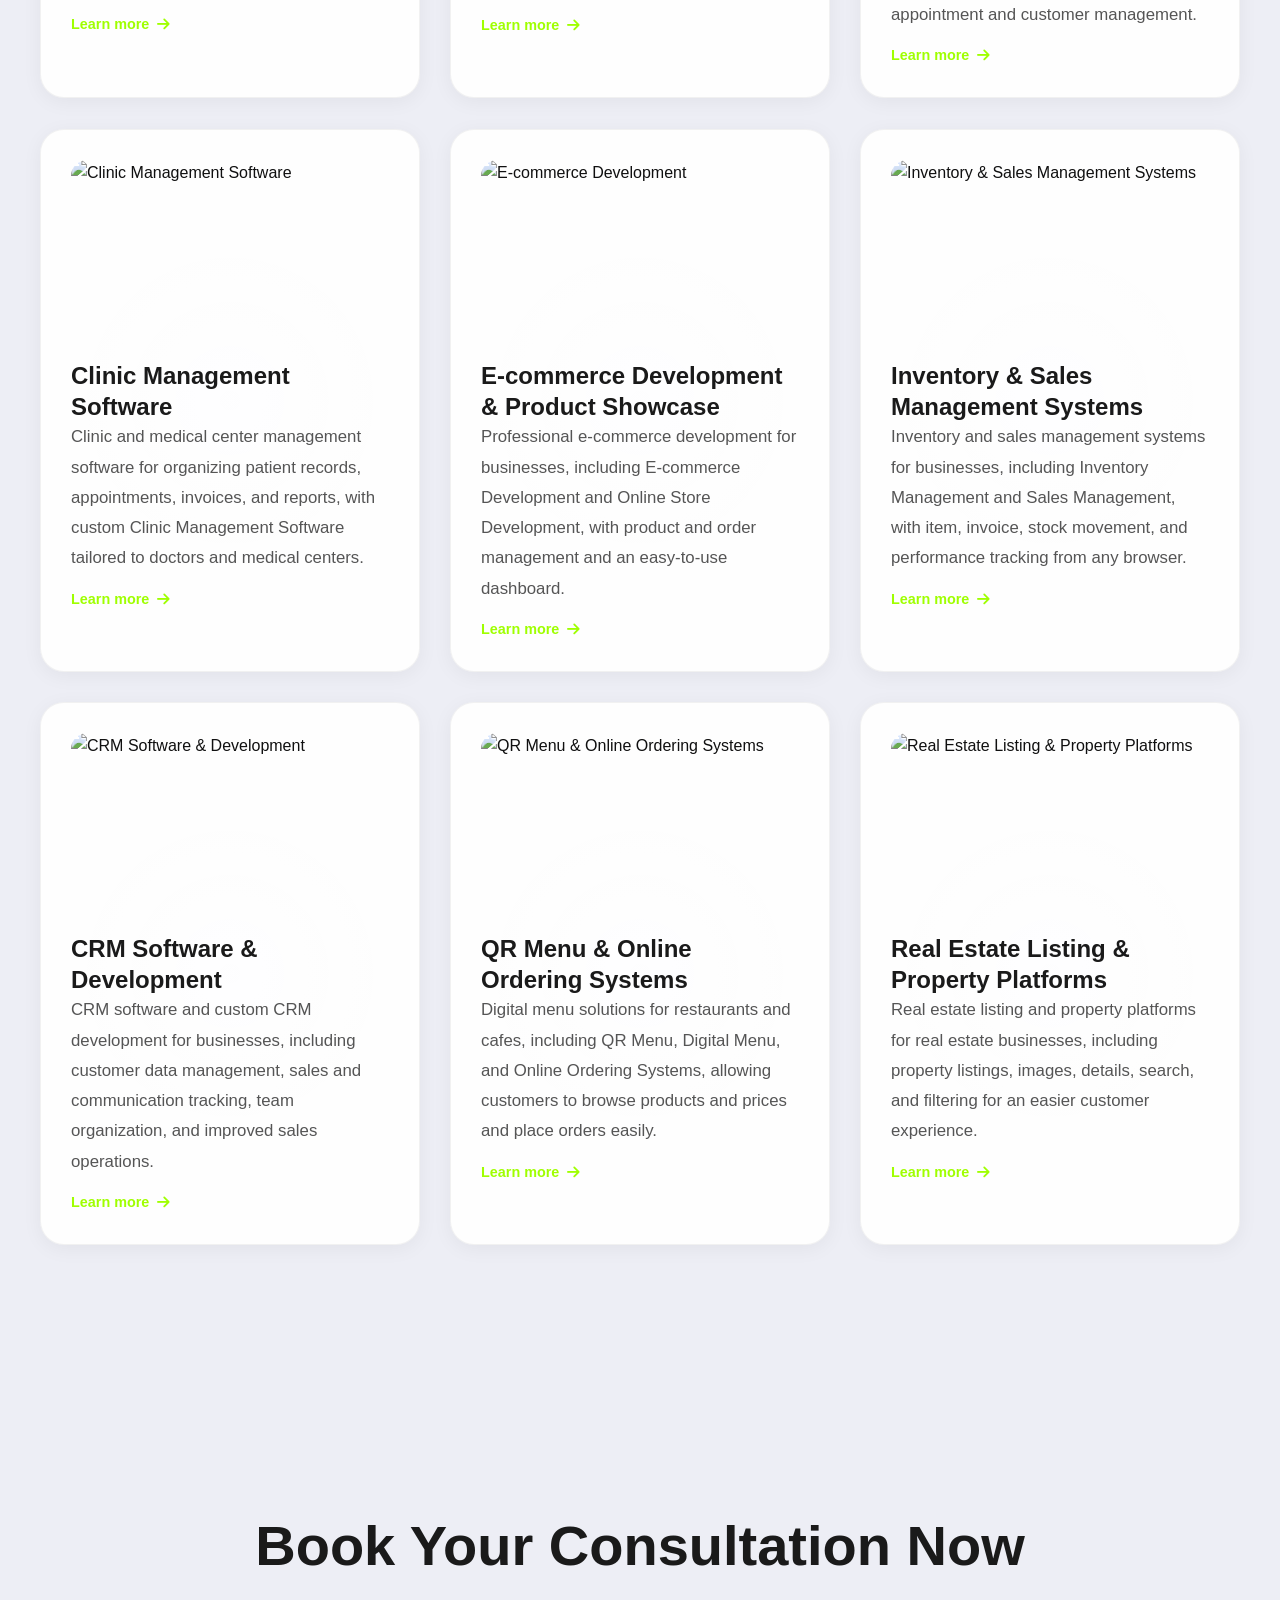
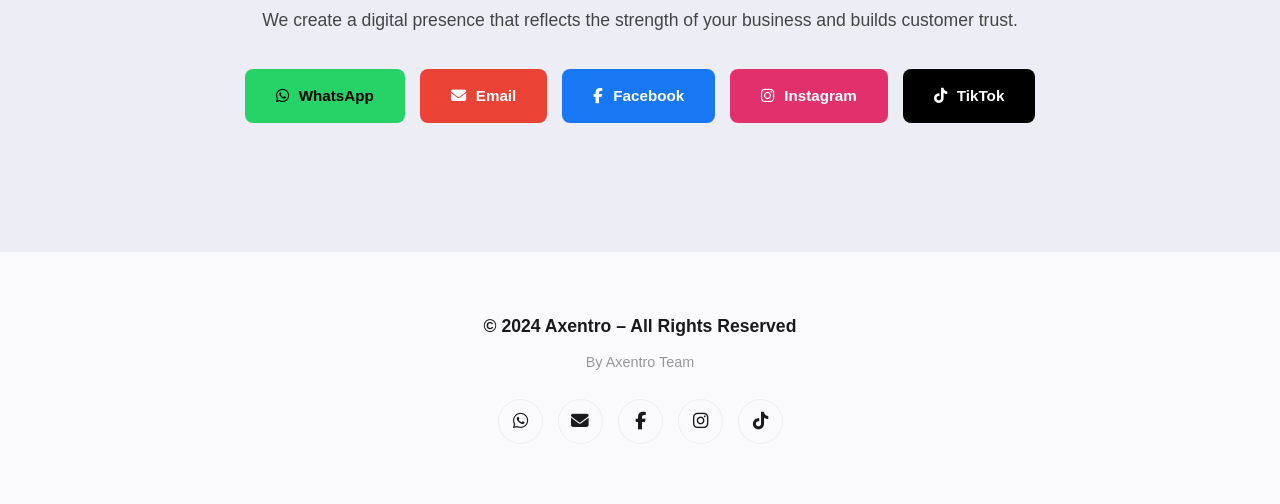
==== commit ffd9b07c: "Update Content Security Policy in index.html" ====
--- a/en/index.html
+++ b/en/index.html
@@ -9,7 +9,7 @@
   <meta name="description" content="Axentro provides web development, software development, e-commerce, CRM, booking systems, and custom digital solutions for businesses worldwide, serving clients in Egypt and internationally.">
 
   <!-- Security & SEO Meta Tags (CSP identical to root page) -->
-  <meta http-equiv="Content-Security-Policy" content="default-src 'self'; script-src 'self' 'unsafe-inline' https://www.googletagmanager.com https://cdnjs.cloudflare.com; style-src 'self' 'unsafe-inline' https://fonts.googleapis.com https://cdnjs.cloudflare.com; img-src 'self' https://images.unsplash.com data: https://www.google.com https://www.google.com.eg https://www.googletagmanager.com; media-src https://d8j0ntlcm91z4.cloudfront.net; font-src https://fonts.gstatic.com https://cdnjs.cloudflare.com; connect-src 'self' https://www.google-analytics.com https://analytics.google.com https://region1.google-analytics.com https://www.google.com https://www.google.com.eg https://www.googletagmanager.com https://axentro-ai-assistant.axentroofficial.workers.dev;">
+  <meta http-equiv="Content-Security-Policy" content="default-src 'self'; script-src 'self' 'unsafe-inline' https://www.googletagmanager.com https://cdnjs.cloudflare.com; style-src 'self' 'unsafe-inline' https://fonts.googleapis.com https://cdnjs.cloudflare.com; img-src 'self' https://images.unsplash.com data: https://www.google.com https://www.google.com.eg https://www.googletagmanager.com; media-src https://d8j0ntlcm91z4.cloudfront.net; font-src https://fonts.gstatic.com https://cdnjs.cloudflare.com; connect-src 'self' https://www.google-analytics.com https://analytics.google.com https://region1.google-analytics.com https://www.google.com https://www.google.com.eg https://www.googletagmanager.com;">
   <meta http-equiv="Permissions-Policy" content="camera=(), microphone=(), geolocation=()">
   <meta name="referrer" content="strict-origin-when-cross-origin">
   <meta name="robots" content="index, follow">
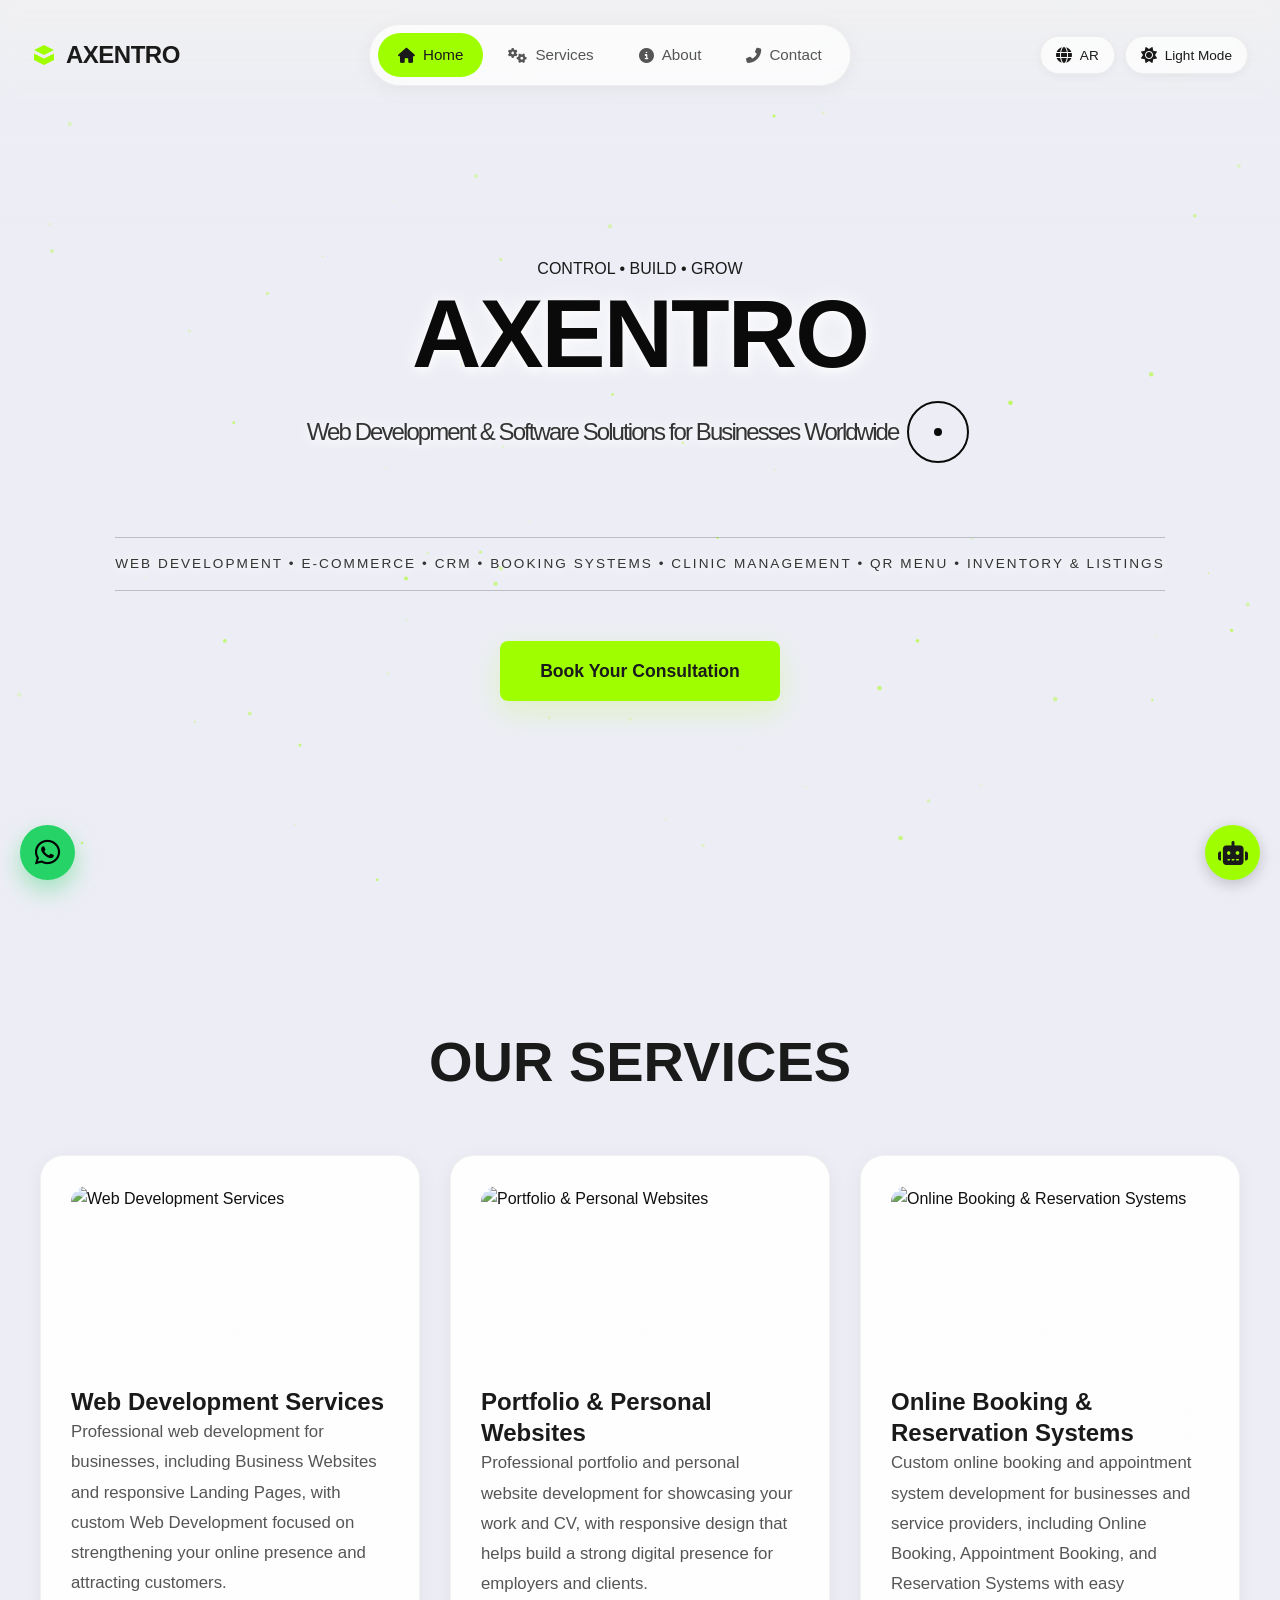
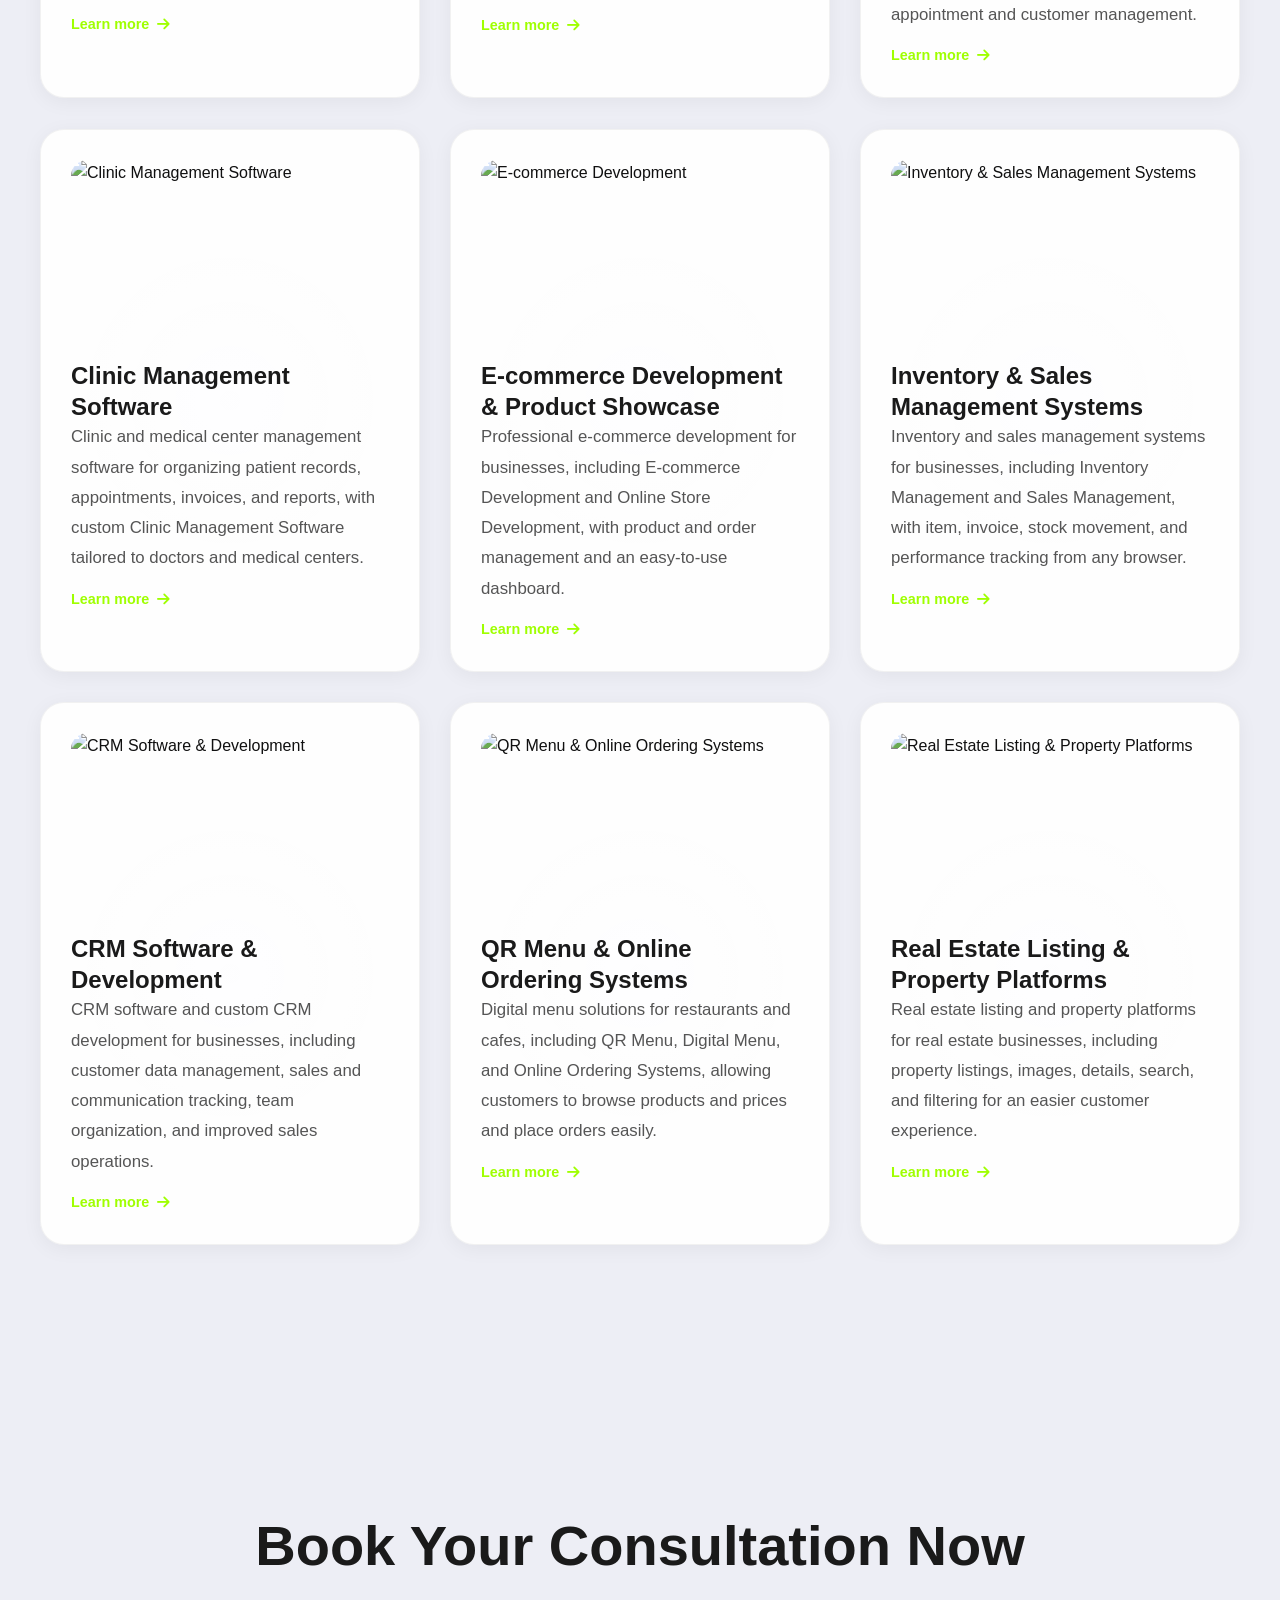
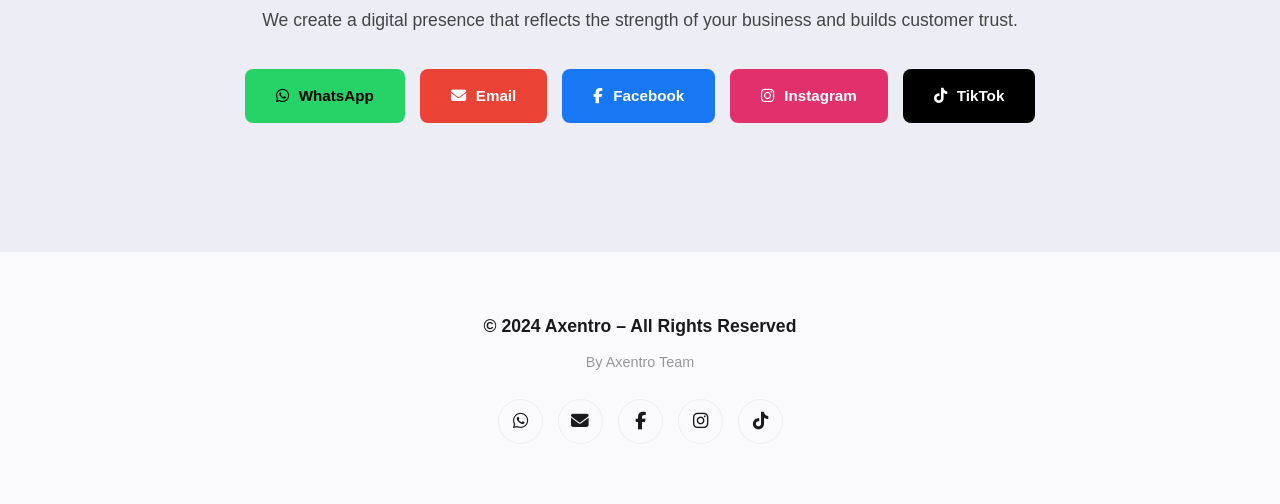
==== commit a49d510d: "Update Content-Security-Policy in index.html" ====
--- a/en/index.html
+++ b/en/index.html
@@ -9,7 +9,7 @@
   <meta name="description" content="Axentro provides web development, software development, e-commerce, CRM, booking systems, and custom digital solutions for businesses worldwide, serving clients in Egypt and internationally.">
 
   <!-- Security & SEO Meta Tags (CSP identical to root page) -->
-  <meta http-equiv="Content-Security-Policy" content="default-src 'self'; script-src 'self' 'unsafe-inline' https://www.googletagmanager.com https://cdnjs.cloudflare.com; style-src 'self' 'unsafe-inline' https://fonts.googleapis.com https://cdnjs.cloudflare.com; img-src 'self' https://images.unsplash.com data: https://www.google.com https://www.google.com.eg https://www.googletagmanager.com; media-src https://d8j0ntlcm91z4.cloudfront.net; font-src https://fonts.gstatic.com https://cdnjs.cloudflare.com; connect-src 'self' https://www.google-analytics.com https://analytics.google.com https://region1.google-analytics.com https://www.google.com https://www.google.com.eg https://www.googletagmanager.com;">
+  <meta http-equiv="Content-Security-Policy" content="default-src 'self'; script-src 'self' 'unsafe-inline' https://www.googletagmanager.com https://cdnjs.cloudflare.com https://static.cloudflareinsights.com; style-src 'self' 'unsafe-inline' https://fonts.googleapis.com https://cdnjs.cloudflare.com; img-src 'self' https://images.unsplash.com data: https://www.google.com https://www.google.com.eg https://www.googletagmanager.com; media-src https://d8j0ntlcm91z4.cloudfront.net; font-src https://fonts.gstatic.com https://cdnjs.cloudflare.com; connect-src 'self' https://www.google-analytics.com https://analytics.google.com https://region1.google-analytics.com https://www.google.com https://www.google.com.eg https://www.googletagmanager.com https://cloudflareinsights.com;">
   <meta http-equiv="Permissions-Policy" content="camera=(), microphone=(), geolocation=()">
   <meta name="referrer" content="strict-origin-when-cross-origin">
   <meta name="robots" content="index, follow">
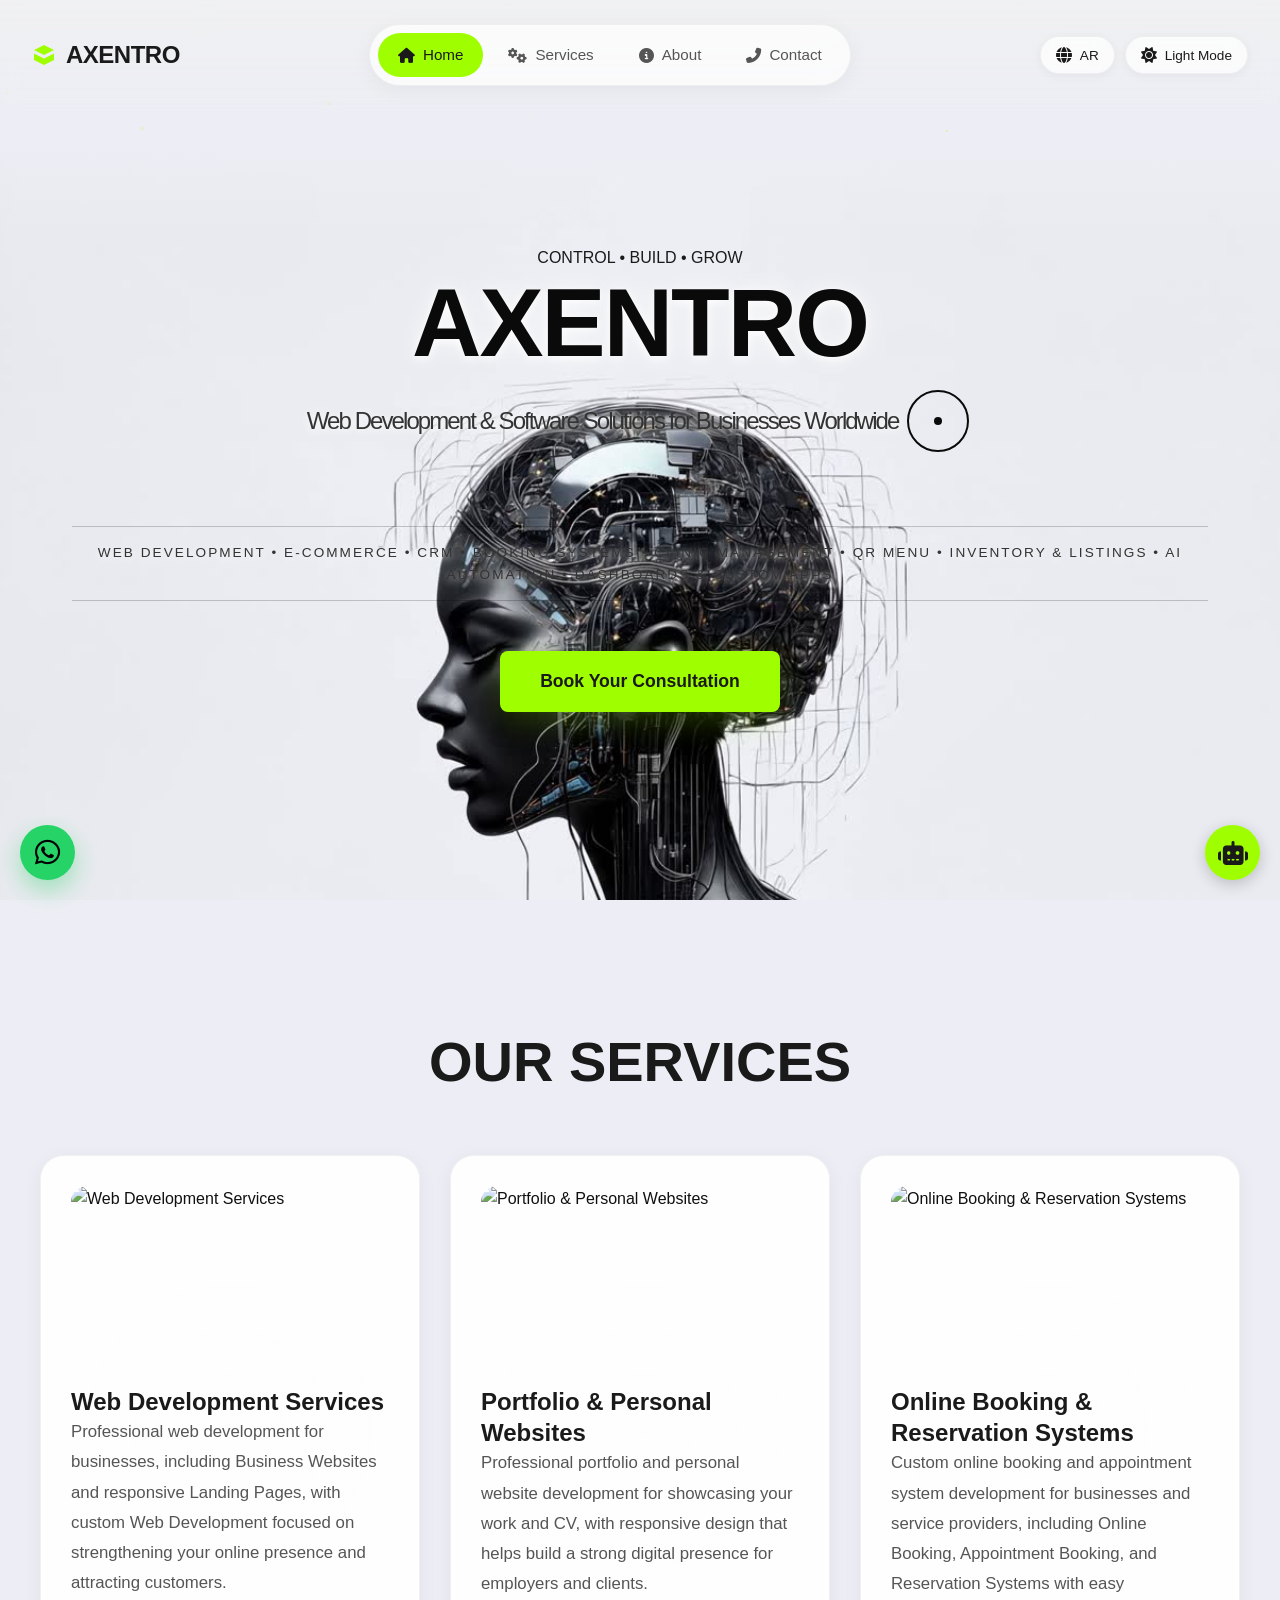
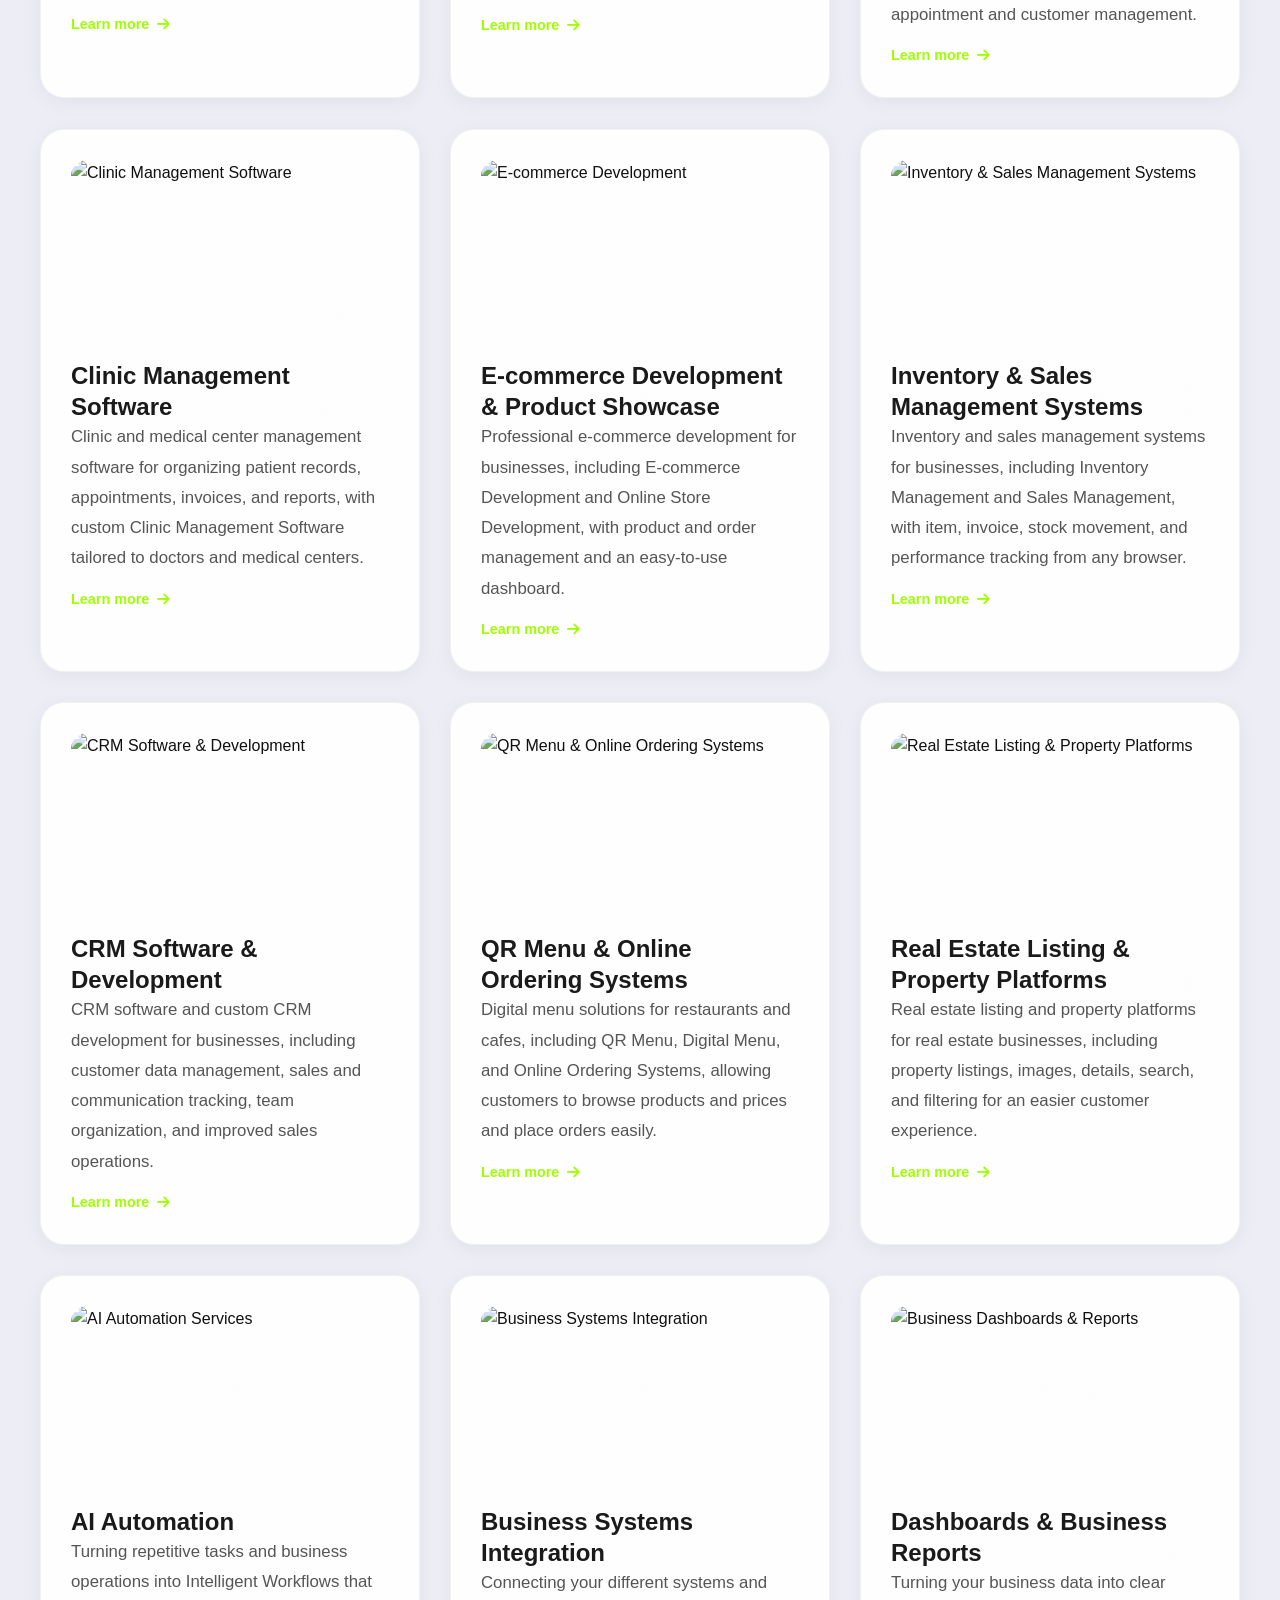
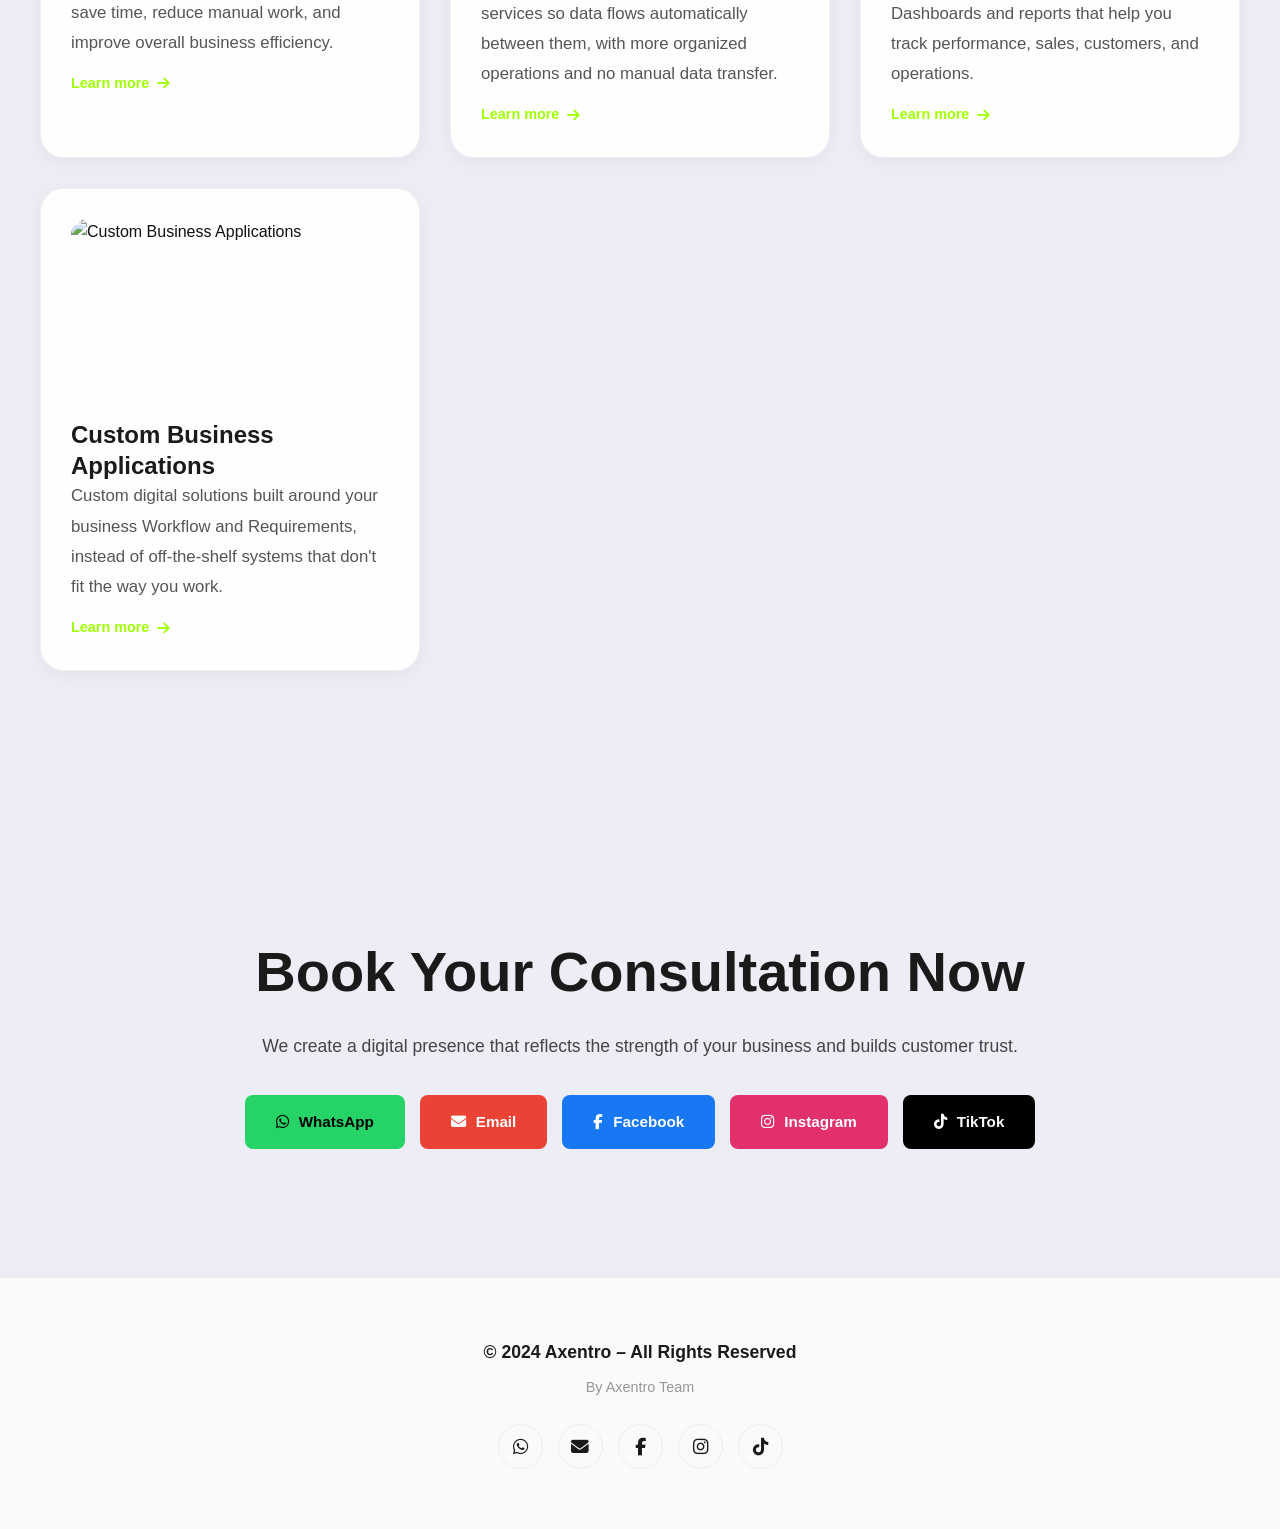
==== commit 890d295e: "Add files via upload" ====
--- a/en/index.html
+++ b/en/index.html
@@ -9,7 +9,7 @@
   <meta name="description" content="Axentro provides web development, software development, e-commerce, CRM, booking systems, and custom digital solutions for businesses worldwide, serving clients in Egypt and internationally.">
 
   <!-- Security & SEO Meta Tags (CSP identical to root page) -->
-  <meta http-equiv="Content-Security-Policy" content="default-src 'self'; script-src 'self' 'unsafe-inline' https://www.googletagmanager.com https://cdnjs.cloudflare.com https://static.cloudflareinsights.com; style-src 'self' 'unsafe-inline' https://fonts.googleapis.com https://cdnjs.cloudflare.com; img-src 'self' https://images.unsplash.com data: https://www.google.com https://www.google.com.eg https://www.googletagmanager.com; media-src https://d8j0ntlcm91z4.cloudfront.net; font-src https://fonts.gstatic.com https://cdnjs.cloudflare.com; connect-src 'self' https://www.google-analytics.com https://analytics.google.com https://region1.google-analytics.com https://www.google.com https://www.google.com.eg https://www.googletagmanager.com https://cloudflareinsights.com;">
+  <meta http-equiv="Content-Security-Policy" content="default-src 'self'; script-src 'self' 'unsafe-inline' https://www.googletagmanager.com https://cdnjs.cloudflare.com https://static.cloudflareinsights.com; style-src 'self' 'unsafe-inline' https://fonts.googleapis.com https://cdnjs.cloudflare.com; img-src 'self' https://images.unsplash.com data: https://www.google.com https://www.google.com.eg https://www.googletagmanager.com; media-src 'self' https://d8j0ntlcm91z4.cloudfront.net; font-src https://fonts.gstatic.com https://cdnjs.cloudflare.com; connect-src 'self' https://www.google-analytics.com https://analytics.google.com https://region1.google-analytics.com https://www.google.com https://www.google.com.eg https://www.googletagmanager.com https://cloudflareinsights.com;">
   <meta http-equiv="Permissions-Policy" content="camera=(), microphone=(), geolocation=()">
   <meta name="referrer" content="strict-origin-when-cross-origin">
   <meta name="robots" content="index, follow">
@@ -86,6 +86,7 @@
   "url": "https://axentro.site/",
   "logo": "https://axentro.site/assets/images/og-image.jpg",
   "description": "Axentro (اكسنترو) provides web development, software development, e-commerce, CRM, booking systems, and custom digital solutions for businesses in Egypt and worldwide.",
+  "knowsAbout": ["Web Development", "Portfolio & CV Websites", "E-commerce Development", "Booking & Reservation Systems", "Clinic Management Systems", "Inventory & Sales Management", "CRM Systems", "QR Menu & Online Ordering", "Real Estate Platforms", "AI Automation", "Business Systems Integration", "Business Dashboards & Reports", "Custom Business Applications", "تصميم وتطوير المواقع", "أنظمة إدارة الأعمال", "أتمتة الأعمال بالذكاء الاصطناعي"],
   "email": "axentroofficial@gmail.com",
   "telephone": "+201146476993",
     "sameAs": [
@@ -184,8 +185,8 @@
 
   <section class="hero-section reveal show" id="home">
     <div class="video-wrapper">
-      <video autoPlay loop muted playsInline preload="auto">
-        <source src="https://d8j0ntlcm91z4.cloudfront.net/user_38xzZboKViGWJOttwIXH07lWA1P/hf_20260603_132049_036591b8-6e92-4760-b94c-a7ea6eef315c.mp4" type="video/mp4">
+      <video autoplay loop muted playsInline preload="metadata" poster="/assets/video/hero-poster.jpg">
+        <source src="/assets/video/hero.mp4" type="video/mp4">
       </video>
       <div class="gradient-mask"></div>
     </div>
@@ -199,7 +200,7 @@
   </span>
 </h1>
 
-      <div class="hero-services">WEB DEVELOPMENT • E-COMMERCE • CRM • BOOKING SYSTEMS • CLINIC MANAGEMENT • QR MENU • INVENTORY & LISTINGS</div>
+      <div class="hero-services">WEB DEVELOPMENT • E-COMMERCE • CRM • BOOKING SYSTEMS • CLINIC MANAGEMENT • QR MENU • INVENTORY & LISTINGS • AI AUTOMATION • DASHBOARDS & CUSTOM APPS</div>
       <br>
       <a href="#contact" class="cta-button ripple-btn" onclick="trackClick('cta_consult','Book Your Consultation','home');" data-i18n="hero_cta">Book Your Consultation</a>
     </div>
@@ -220,7 +221,7 @@
 
         <div class="card-wrapper"><div class="card"><div class="glare-card"></div><div class="card-content">
           <a class="card-link js-utm-link" href="/en/about.html#portfolio" onclick="trackService('portfolio','Portfolio & CV Websites');">
-            <img class="service-img" src="https://images.unsplash.com/photo-1517245386807-bb43f82c33c4?q=80&w=800&auto=format&fit=crop" alt="Portfolio & Personal Websites" loading="lazy">
+            <img class="service-img" src="/assets/images/services/portfolio.jpg" alt="Portfolio & Personal Websites" loading="lazy">
             <h3>Portfolio & Personal Websites</h3>
             <p data-i18n="serv_2_desc">Professional portfolio and personal website development for showcasing your work and CV, with responsive design that helps build a strong digital presence for employers and clients.</p>
             <span class="more-link" data-i18n="know_more">Learn more <i class="fas fa-arrow-right"></i></span>
@@ -247,7 +248,7 @@
 
         <div class="card-wrapper"><div class="card"><div class="glare-card"></div><div class="card-content">
           <a class="card-link js-utm-link" href="/en/about.html#ecommerce" onclick="trackService('ecommerce','E-commerce & Product Showcase');">
-            <img class="service-img" src="https://images.unsplash.com/photo-1556742049-0cfed4f6a45d?q=80&w=800&auto=format&fit=crop" alt="E-commerce Development" loading="lazy">
+            <img class="service-img" src="/assets/images/services/ecommerce.jpg" alt="E-commerce Development" loading="lazy">
             <h3>E-commerce Development & Product Showcase</h3>
             <p data-i18n="serv_5_desc">Professional e-commerce development for businesses, including E-commerce Development and Online Store Development, with product and order management and an easy-to-use dashboard.</p>
             <span class="more-link" data-i18n="know_more">Learn more <i class="fas fa-arrow-right"></i></span>
@@ -286,6 +287,38 @@
             <img class="service-img" src="https://images.unsplash.com/photo-1560518883-ce09059eeffa?q=80&w=800&auto=format&fit=crop" alt="Real Estate Listing & Property Platforms" loading="lazy">
             <h3>Real Estate Listing & Property Platforms</h3>
             <p data-i18n="serv_9_desc">Real estate listing and property platforms for real estate businesses, including property listings, images, details, search, and filtering for an easier customer experience.</p>
+            <span class="more-link" data-i18n="know_more">Learn more <i class="fas fa-arrow-right"></i></span>
+          </a>
+        </div></div></div>
+        <div class="card-wrapper"><div class="card"><div class="glare-card"></div><div class="card-content">
+          <a class="card-link js-utm-link" href="/en/about.html#ai-automation" onclick="trackService('ai-automation','AI Automation & Intelligent Workflows');">
+            <img class="service-img" src="https://images.unsplash.com/photo-1620712943543-bcc4688e7485?q=80&w=800&auto=format&fit=crop" alt="AI Automation Services" loading="lazy">
+            <h3>AI Automation</h3>
+            <p data-i18n="serv_10_desc">Turning repetitive tasks and business operations into Intelligent Workflows that save time, reduce manual work, and improve overall business efficiency.</p>
+            <span class="more-link" data-i18n="know_more">Learn more <i class="fas fa-arrow-right"></i></span>
+          </a>
+        </div></div></div>
+        <div class="card-wrapper"><div class="card"><div class="glare-card"></div><div class="card-content">
+          <a class="card-link js-utm-link" href="/en/about.html#integrations" onclick="trackService('integrations','Business Systems Integration');">
+            <img class="service-img" src="https://images.unsplash.com/photo-1451187580459-43490279c0fa?q=80&w=800&auto=format&fit=crop" alt="Business Systems Integration" loading="lazy">
+            <h3>Business Systems Integration</h3>
+            <p data-i18n="serv_11_desc">Connecting your different systems and services so data flows automatically between them, with more organized operations and no manual data transfer.</p>
+            <span class="more-link" data-i18n="know_more">Learn more <i class="fas fa-arrow-right"></i></span>
+          </a>
+        </div></div></div>
+        <div class="card-wrapper"><div class="card"><div class="glare-card"></div><div class="card-content">
+          <a class="card-link js-utm-link" href="/en/about.html#dashboards" onclick="trackService('dashboards','Business Dashboards & Reports');">
+            <img class="service-img" src="https://images.unsplash.com/photo-1460925895917-afdab827c52f?q=80&w=800&auto=format&fit=crop" alt="Business Dashboards & Reports" loading="lazy">
+            <h3>Dashboards & Business Reports</h3>
+            <p data-i18n="serv_12_desc">Turning your business data into clear Dashboards and reports that help you track performance, sales, customers, and operations.</p>
+            <span class="more-link" data-i18n="know_more">Learn more <i class="fas fa-arrow-right"></i></span>
+          </a>
+        </div></div></div>
+        <div class="card-wrapper"><div class="card"><div class="glare-card"></div><div class="card-content">
+          <a class="card-link js-utm-link" href="/en/about.html#custom-apps" onclick="trackService('custom-apps','Custom Business Applications');">
+            <img class="service-img" src="https://images.unsplash.com/photo-1517180102446-f3ece451e9d8?q=80&w=800&auto=format&fit=crop" alt="Custom Business Applications" loading="lazy">
+            <h3>Custom Business Applications</h3>
+            <p data-i18n="serv_13_desc">Custom digital solutions built around your business Workflow and Requirements, instead of off-the-shelf systems that don't fit the way you work.</p>
             <span class="more-link" data-i18n="know_more">Learn more <i class="fas fa-arrow-right"></i></span>
           </a>
         </div></div></div>
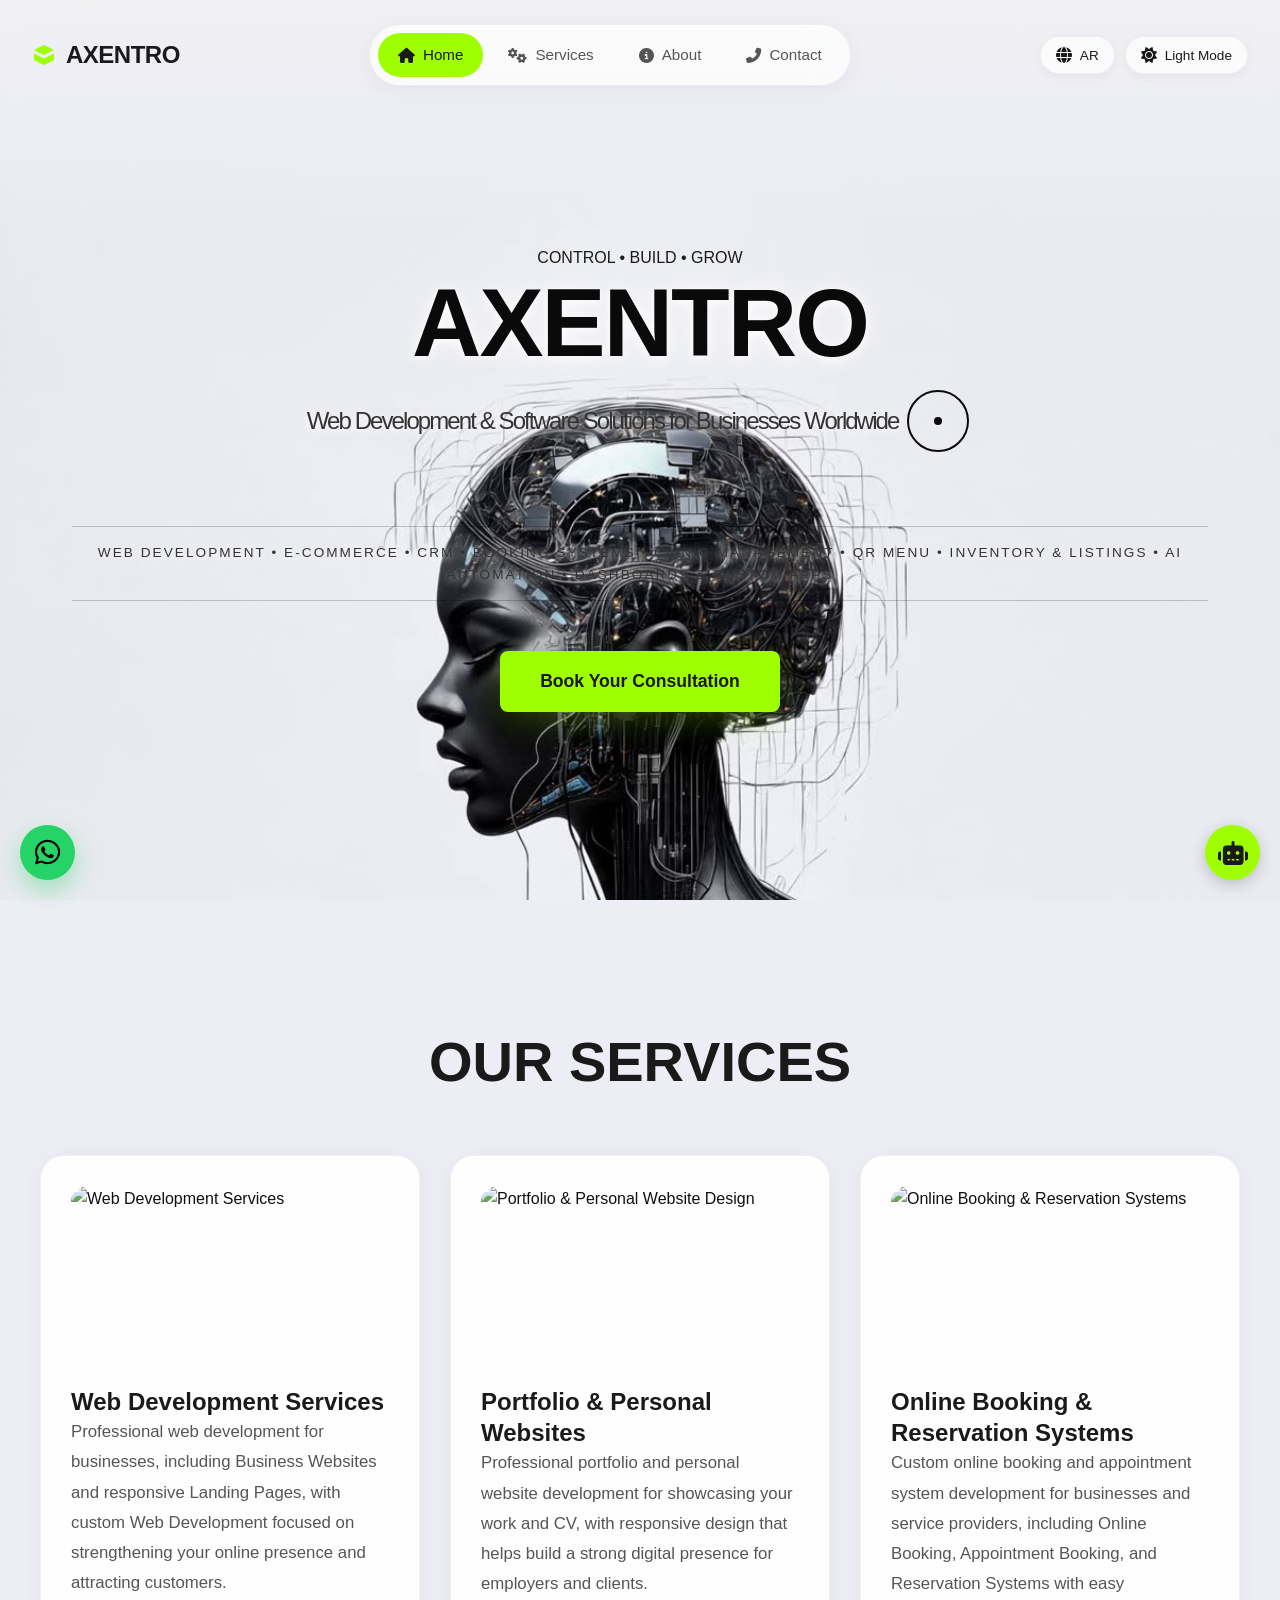
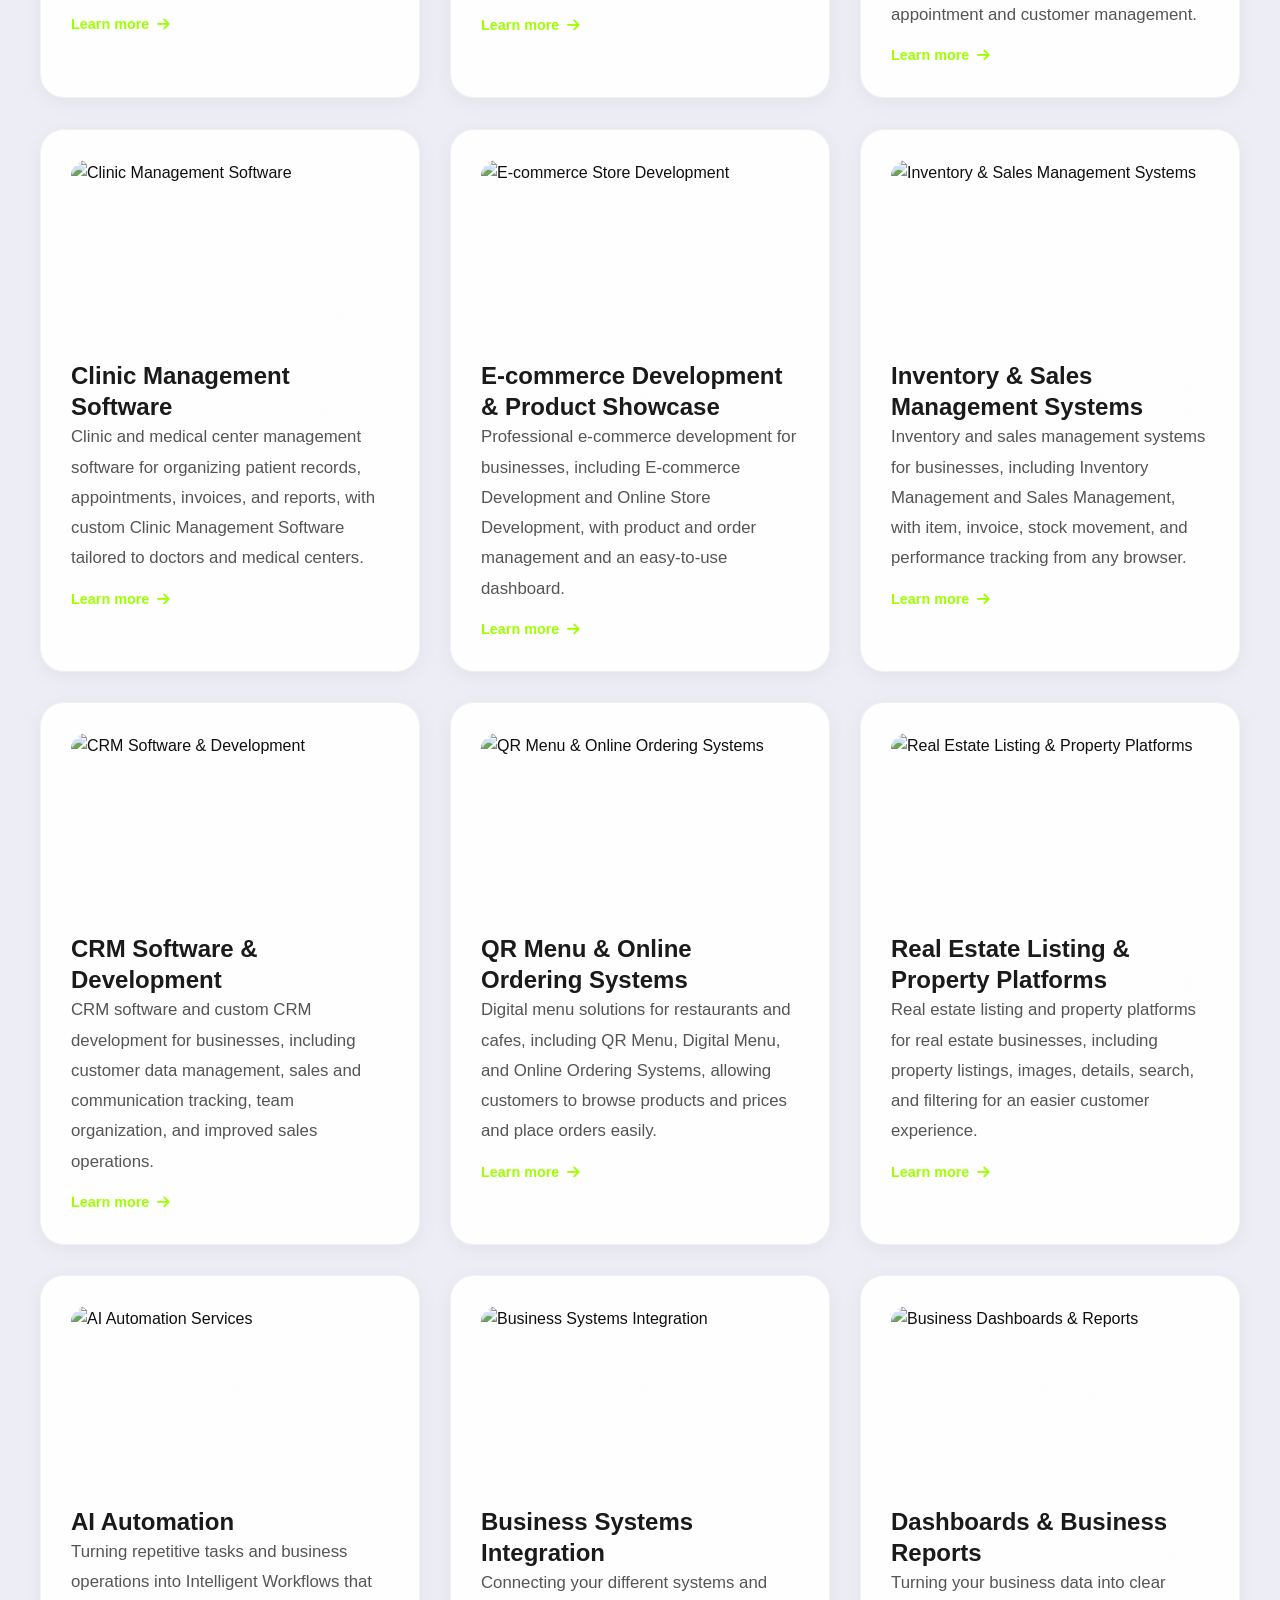
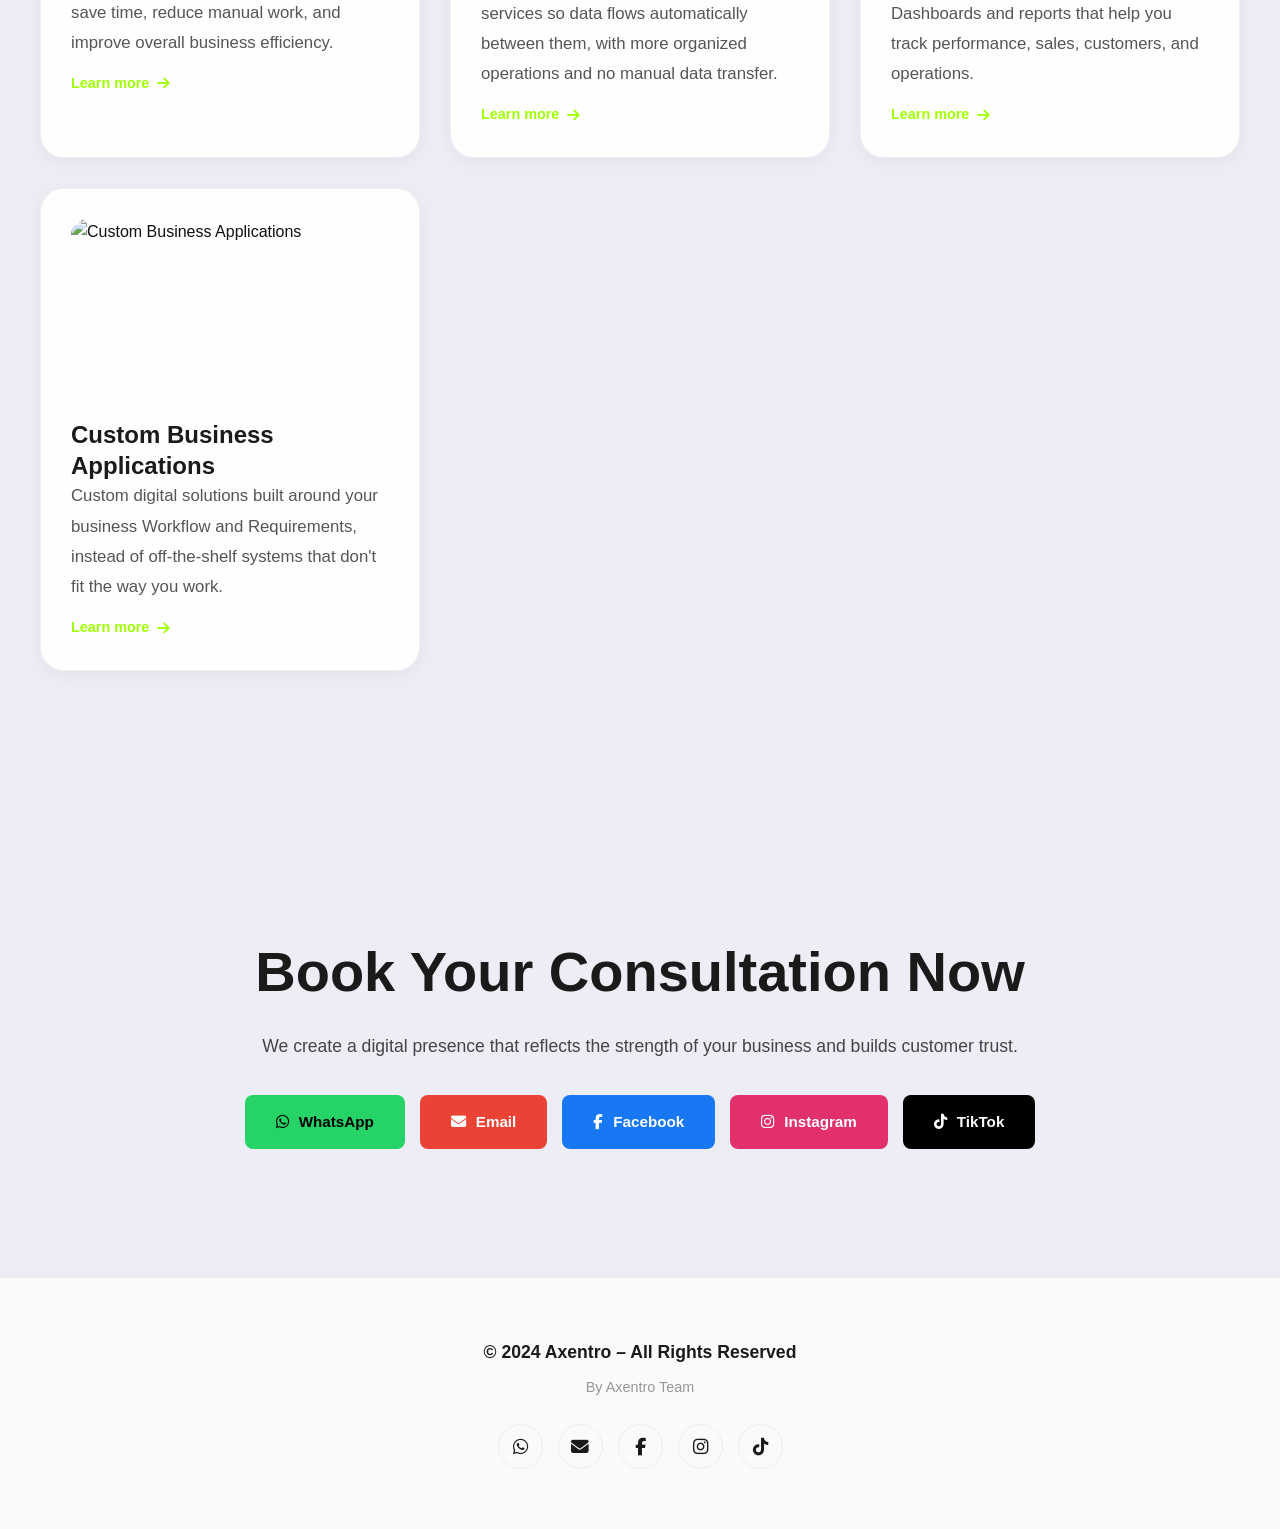
==== commit 8e2e1918: "Add files via upload" ====
--- a/en/index.html
+++ b/en/index.html
@@ -2,17 +2,18 @@
 <html lang="en" dir="ltr" data-theme="light">
 <head>
   <meta charset="UTF-8">
-  <title>Axentro | Web Development & Software Solutions Company</title>
+  <title>Axentro | Web Development, E-commerce & AI Automation Company — Worldwide</title>
   <meta name="viewport" content="width=device-width, initial-scale=1.0, viewport-fit=cover">
   <meta name="theme-color" content="#EDEEF5">
   <meta name="format-detection" content="telephone=no">
-  <meta name="description" content="Axentro provides web development, software development, e-commerce, CRM, booking systems, and custom digital solutions for businesses worldwide, serving clients in Egypt and internationally.">
+  <meta name="description" content="Axentro is a web development and software company serving clients worldwide — from Egypt and the Gulf to Europe and the Americas: business websites, e-commerce stores, booking & clinic systems, CRM, inventory, AI automation, dashboards, and custom business applications.">
 
   <!-- Security & SEO Meta Tags (CSP identical to root page) -->
   <meta http-equiv="Content-Security-Policy" content="default-src 'self'; script-src 'self' 'unsafe-inline' https://www.googletagmanager.com https://cdnjs.cloudflare.com https://static.cloudflareinsights.com; style-src 'self' 'unsafe-inline' https://fonts.googleapis.com https://cdnjs.cloudflare.com; img-src 'self' https://images.unsplash.com data: https://www.google.com https://www.google.com.eg https://www.googletagmanager.com; media-src 'self' https://d8j0ntlcm91z4.cloudfront.net; font-src https://fonts.gstatic.com https://cdnjs.cloudflare.com; connect-src 'self' https://www.google-analytics.com https://analytics.google.com https://region1.google-analytics.com https://www.google.com https://www.google.com.eg https://www.googletagmanager.com https://cloudflareinsights.com;">
   <meta http-equiv="Permissions-Policy" content="camera=(), microphone=(), geolocation=()">
   <meta name="referrer" content="strict-origin-when-cross-origin">
   <meta name="robots" content="index, follow">
+  <meta name="keywords" content="web development company, website design services, custom web development, e-commerce website development, online store development, booking system development, appointment scheduling software, clinic management software, CRM software development, custom CRM for small business, inventory management system, QR menu for restaurants, digital menu ordering, real estate website development, property listing platform, AI automation for business, AI chatbot for website, business systems integration, API integration services, business intelligence dashboards, custom web applications, SaaS development company, MVP development for startups, software outsourcing company, offshore development team, hire web developers, responsive web design, landing page design, SEO friendly website, fast website development, web agency Egypt, web development Middle East, Axentro">
     <link rel="canonical" href="https://axentro.site/en/">
   <!-- Language alternatives (hreflang) -->
   <link rel="alternate" hreflang="ar" href="https://axentro.site/">
@@ -25,19 +26,19 @@
   <meta property="og:locale" content="en_US">
   <meta property="og:locale:alternate" content="ar_EG">
   <meta property="og:url" content="https://axentro.site/en/">
-  <meta property="og:title" content="Axentro | Web Development & Software Solutions Company">
+  <meta property="og:title" content="Axentro | Web Development, E-commerce & AI Automation Company — Worldwide">
   <meta property="og:description" content="Axentro provides web development, software development, e-commerce, CRM, booking systems, and custom digital solutions for businesses worldwide.">
   <meta property="og:image" content="https://axentro.site/assets/images/og-image.jpg">
   <meta property="og:image:secure_url" content="https://axentro.site/assets/images/og-image.jpg">
   <meta property="og:image:type" content="image/jpeg">
   <meta property="og:image:width" content="1200">
   <meta property="og:image:height" content="630">
-  <meta property="og:image:alt" content="Axentro | Web Development & Software Solutions Company">
+  <meta property="og:image:alt" content="Axentro | Web Development, E-commerce & AI Automation Company — Worldwide">
   <meta name="twitter:card" content="summary_large_image">
-  <meta name="twitter:title" content="Axentro | Web Development & Software Solutions Company">
+  <meta name="twitter:title" content="Axentro | Web Development, E-commerce & AI Automation Company — Worldwide">
   <meta name="twitter:description" content="Axentro provides web development, software development, e-commerce, CRM, booking systems, and custom digital solutions for businesses worldwide.">
   <meta name="twitter:image" content="https://axentro.site/assets/images/og-image.jpg">
-  <meta name="twitter:image:alt" content="Axentro | Web Development & Software Solutions Company">
+  <meta name="twitter:image:alt" content="Axentro | Web Development, E-commerce & AI Automation Company — Worldwide">
 
   <!-- Favicon & Manifest (absolute paths) -->
   <link rel="icon" type="image/png" sizes="32x32" href="/favicon.png">
@@ -89,6 +90,7 @@
   "knowsAbout": ["Web Development", "Portfolio & CV Websites", "E-commerce Development", "Booking & Reservation Systems", "Clinic Management Systems", "Inventory & Sales Management", "CRM Systems", "QR Menu & Online Ordering", "Real Estate Platforms", "AI Automation", "Business Systems Integration", "Business Dashboards & Reports", "Custom Business Applications", "تصميم وتطوير المواقع", "أنظمة إدارة الأعمال", "أتمتة الأعمال بالذكاء الاصطناعي"],
   "email": "axentroofficial@gmail.com",
   "telephone": "+201146476993",
+    "areaServed": "Worldwide",
     "sameAs": [
     "https://www.facebook.com/axentro.site/",
     "https://www.instagram.com/axentro.official",
@@ -140,7 +142,7 @@
   "@type": "WebPage",
   "@id": "https://axentro.site/en/#webpage",
   "url": "https://axentro.site/en/",
-  "name": "Axentro | Web Development & Software Solutions Company",
+  "name": "Axentro | Web Development, E-commerce & AI Automation Company — Worldwide",
   "description": "Axentro provides web development, software development, e-commerce, CRM, booking systems, and custom digital solutions for businesses worldwide.",
   "isPartOf": {
     "@id": "https://axentro.site/#website"
@@ -167,7 +169,7 @@
     </a>
     <div class="nav-links">
       <a href="#home" class="nav-link js-utm-link active" aria-label="Home"><i class="fas fa-home" aria-hidden="true"></i> <span data-i18n="nav_home">Home</span></a>
-      <a href="#services" class="nav-link js-utm-link" aria-label="Services"><i class="fas fa-cogs" aria-hidden="true"></i> <span data-i18n="nav_services">Services</span></a>
+      <a href="/en/services.html" class="nav-link js-utm-link" aria-label="Services"><i class="fas fa-cogs" aria-hidden="true"></i> <span data-i18n="nav_services">Services</span></a>
       <a href="/en/about.html" class="nav-link js-utm-link" aria-label="About Us"><i class="fas fa-circle-info" aria-hidden="true"></i> <span data-i18n="nav_about">About</span></a>
       <a href="#contact" class="nav-link js-utm-link" aria-label="Contact"><i class="fas fa-phone-alt" aria-hidden="true"></i> <span data-i18n="nav_contact">Contact</span></a>
     </div>
@@ -221,7 +223,7 @@
 
         <div class="card-wrapper"><div class="card"><div class="glare-card"></div><div class="card-content">
           <a class="card-link js-utm-link" href="/en/about.html#portfolio" onclick="trackService('portfolio','Portfolio & CV Websites');">
-            <img class="service-img" src="/assets/images/services/portfolio.jpg" alt="Portfolio & Personal Websites" loading="lazy">
+            <img class="service-img" src="/assets/images/services/portfolio-websites.webp" alt="Portfolio & Personal Website Design" loading="lazy">
             <h3>Portfolio & Personal Websites</h3>
             <p data-i18n="serv_2_desc">Professional portfolio and personal website development for showcasing your work and CV, with responsive design that helps build a strong digital presence for employers and clients.</p>
             <span class="more-link" data-i18n="know_more">Learn more <i class="fas fa-arrow-right"></i></span>
@@ -248,7 +250,7 @@
 
         <div class="card-wrapper"><div class="card"><div class="glare-card"></div><div class="card-content">
           <a class="card-link js-utm-link" href="/en/about.html#ecommerce" onclick="trackService('ecommerce','E-commerce & Product Showcase');">
-            <img class="service-img" src="/assets/images/services/ecommerce.jpg" alt="E-commerce Development" loading="lazy">
+            <img class="service-img" src="/assets/images/services/ecommerce-store.webp" alt="E-commerce Store Development" loading="lazy">
             <h3>E-commerce Development & Product Showcase</h3>
             <p data-i18n="serv_5_desc">Professional e-commerce development for businesses, including E-commerce Development and Online Store Development, with product and order management and an easy-to-use dashboard.</p>
             <span class="more-link" data-i18n="know_more">Learn more <i class="fas fa-arrow-right"></i></span>
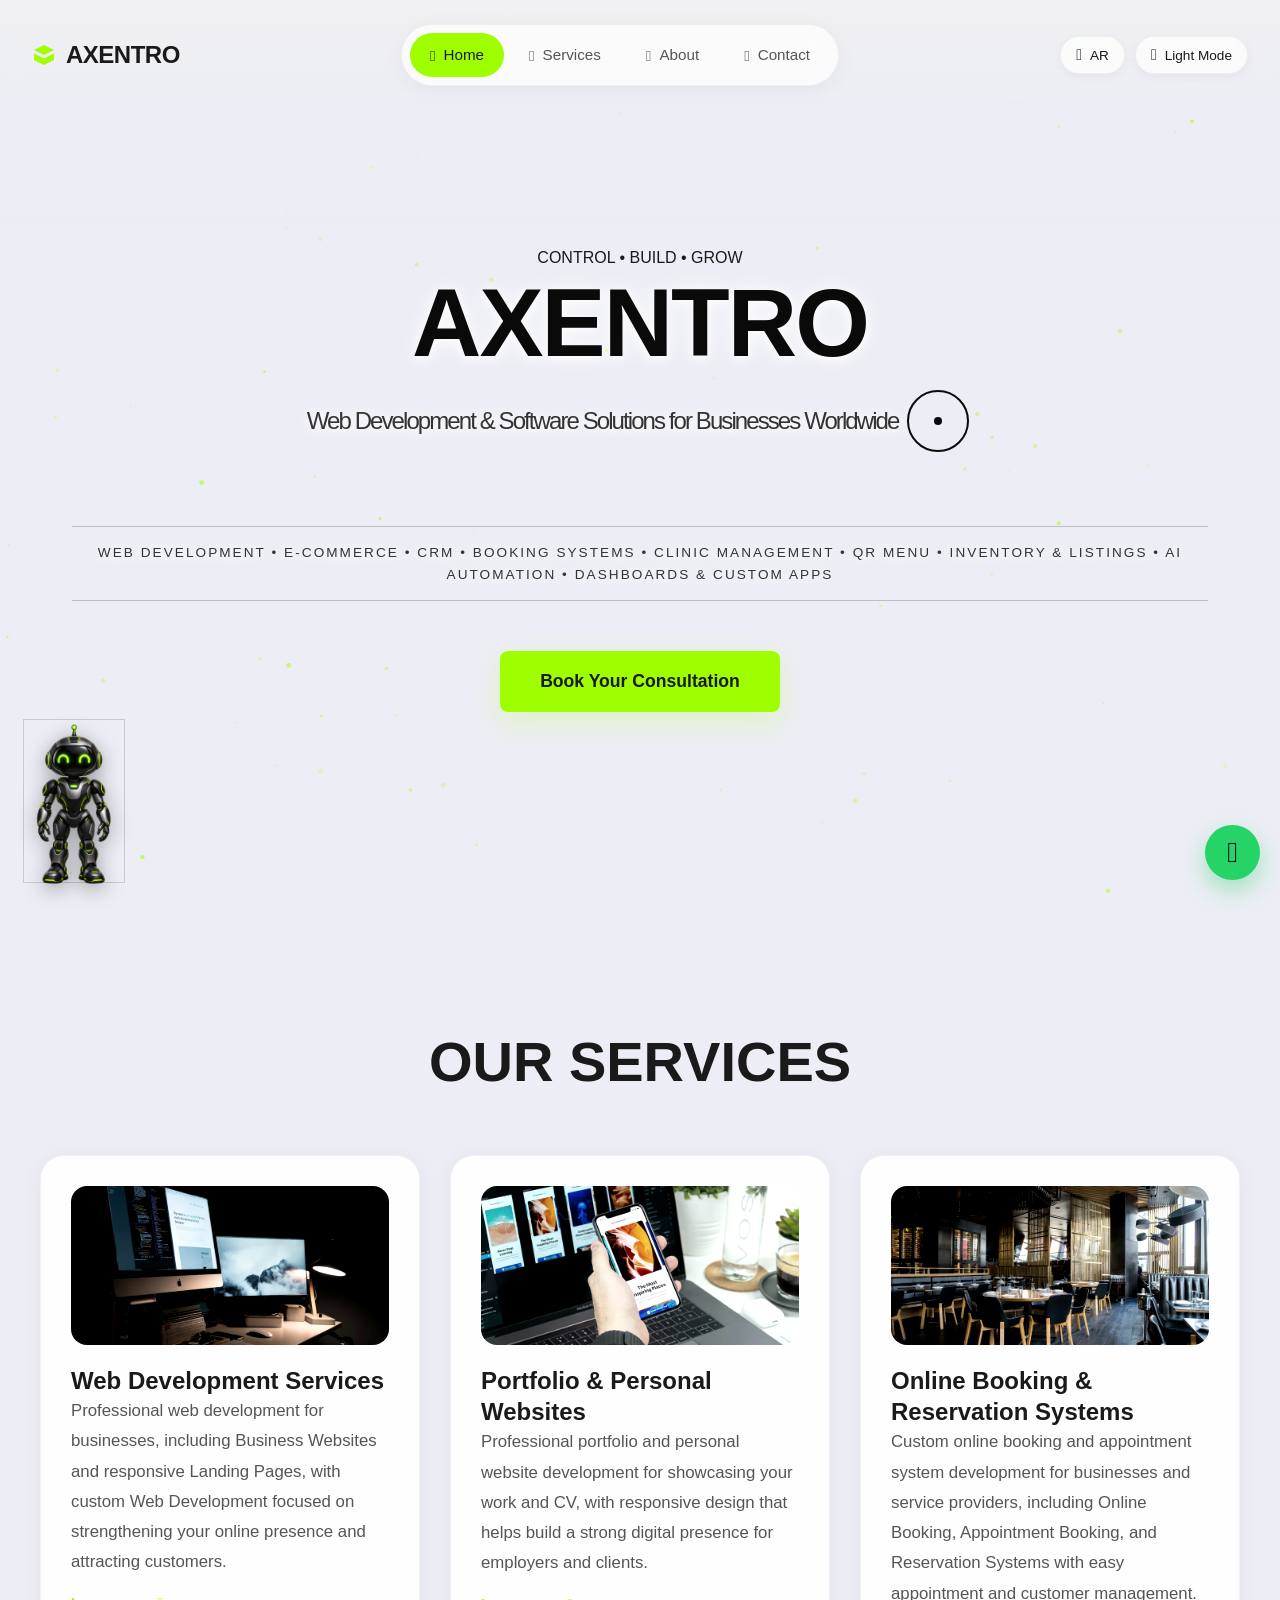
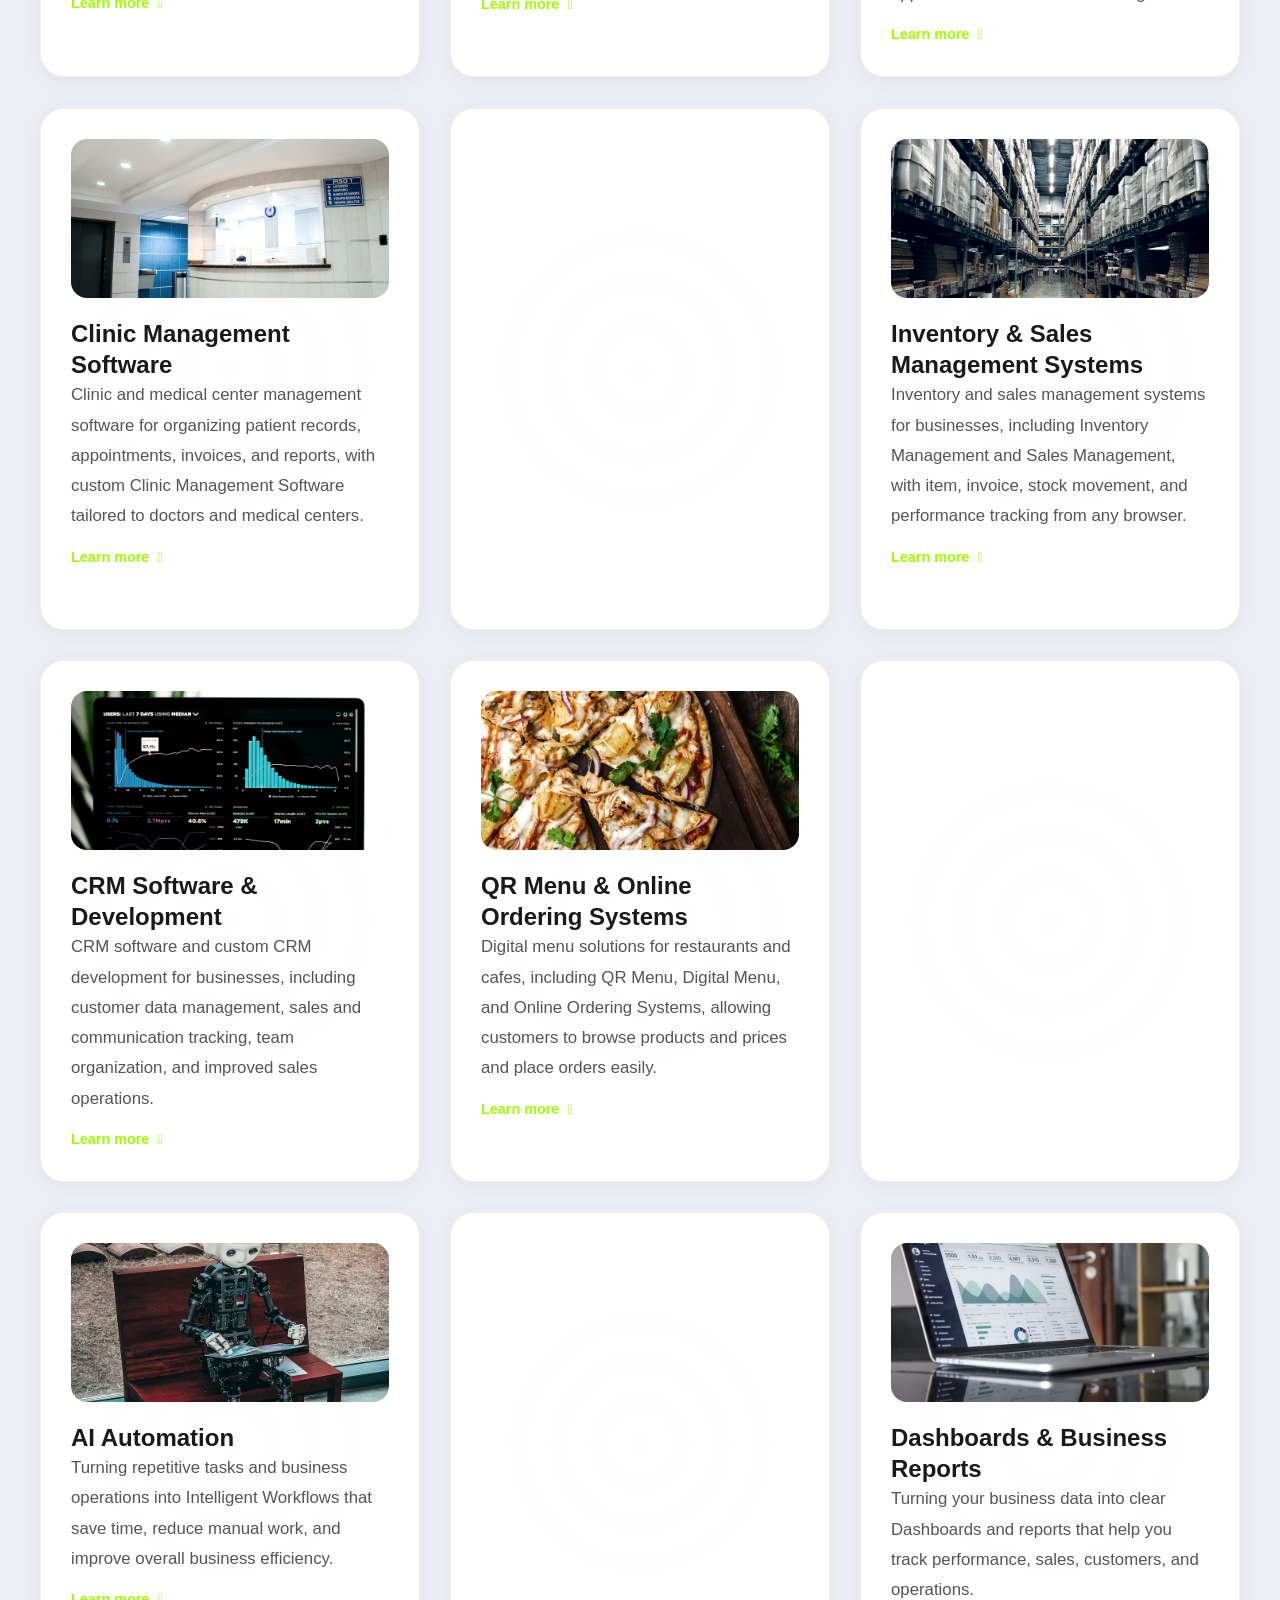
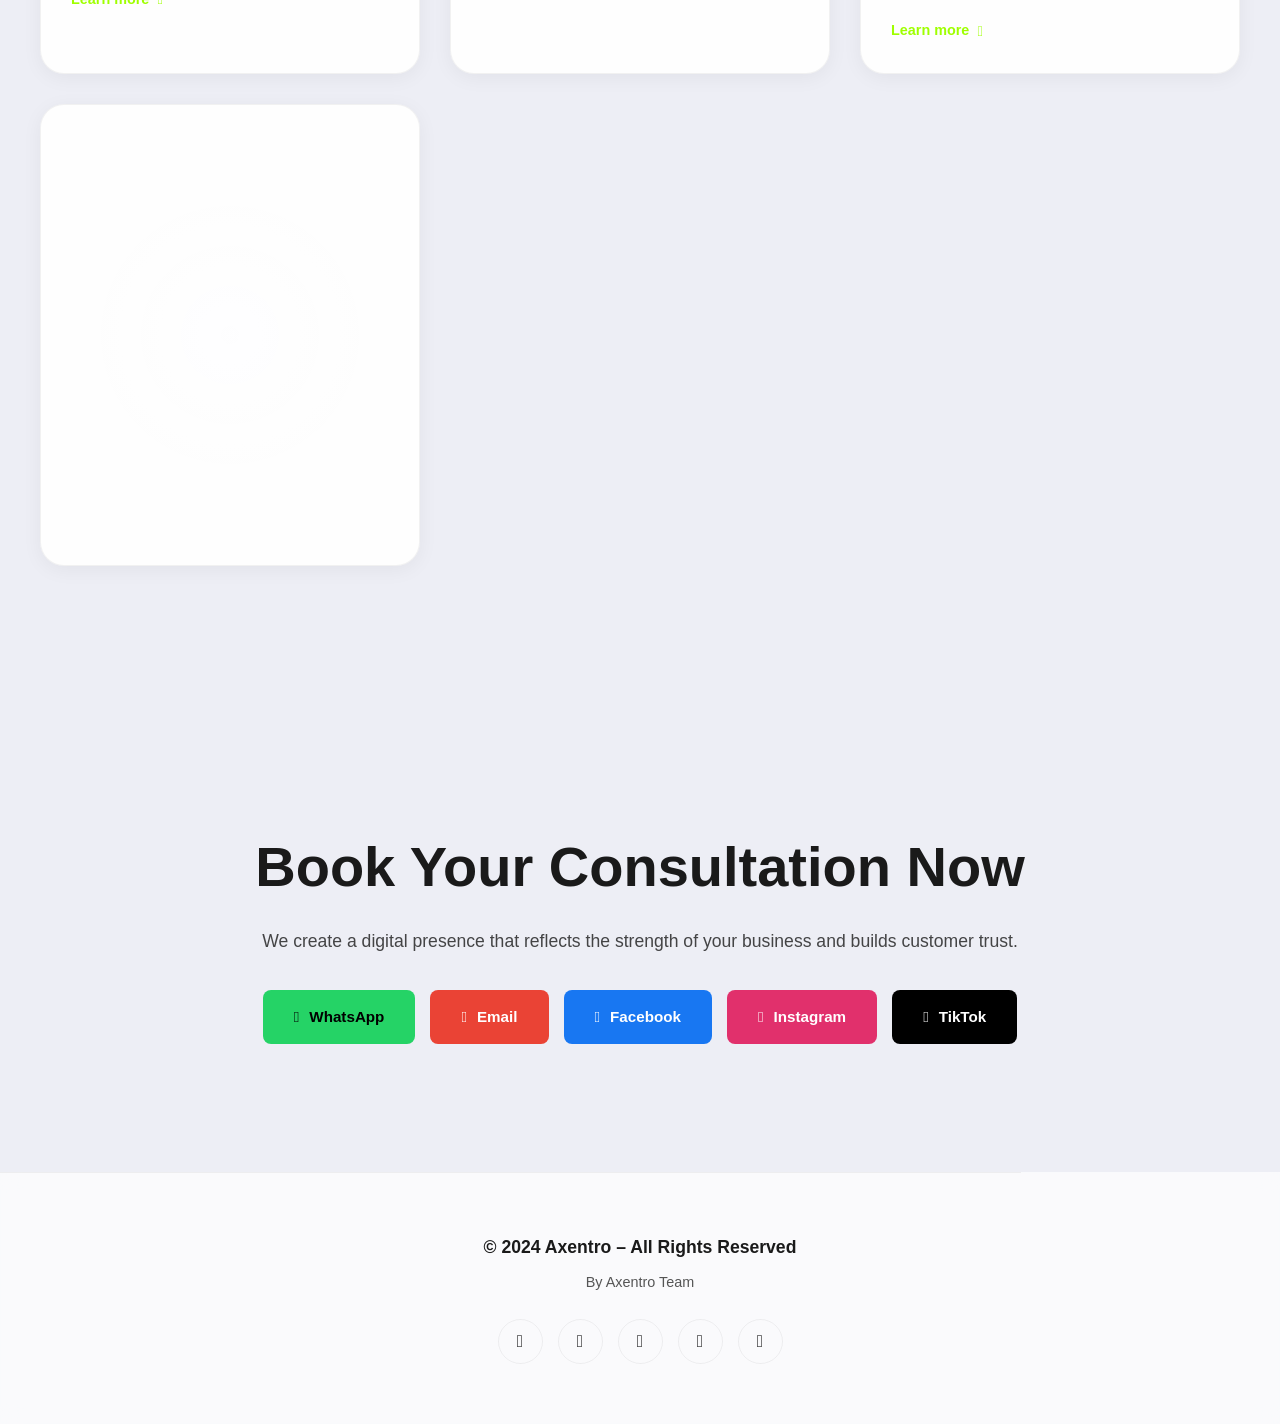
==== commit 8220861e: "Add files via upload" ====
--- a/en/index.html
+++ b/en/index.html
@@ -9,7 +9,7 @@
   <meta name="description" content="Axentro is a web development and software company serving clients worldwide — from Egypt and the Gulf to Europe and the Americas: business websites, e-commerce stores, booking & clinic systems, CRM, inventory, AI automation, dashboards, and custom business applications.">
 
   <!-- Security & SEO Meta Tags (CSP identical to root page) -->
-  <meta http-equiv="Content-Security-Policy" content="default-src 'self'; script-src 'self' 'unsafe-inline' https://www.googletagmanager.com https://cdnjs.cloudflare.com https://static.cloudflareinsights.com; style-src 'self' 'unsafe-inline' https://fonts.googleapis.com https://cdnjs.cloudflare.com; img-src 'self' https://images.unsplash.com data: https://www.google.com https://www.google.com.eg https://www.googletagmanager.com; media-src 'self' https://d8j0ntlcm91z4.cloudfront.net; font-src https://fonts.gstatic.com https://cdnjs.cloudflare.com; connect-src 'self' https://www.google-analytics.com https://analytics.google.com https://region1.google-analytics.com https://www.google.com https://www.google.com.eg https://www.googletagmanager.com https://cloudflareinsights.com;">
+  <meta http-equiv="Content-Security-Policy" content="default-src 'self'; script-src 'self' 'unsafe-inline' https://www.googletagmanager.com https://static.cloudflareinsights.com; style-src 'self' 'unsafe-inline'; img-src 'self' data: https://*.google.com https://*.google.com.eg https://*.google.com.hk https://www.googletagmanager.com; media-src 'self'; font-src 'self'; connect-src 'self' https://www.google-analytics.com https://analytics.google.com https://region1.google-analytics.com https://www.google.com https://www.google.com.eg https://www.googletagmanager.com https://cloudflareinsights.com https://stats.g.doubleclick.net;">
   <meta http-equiv="Permissions-Policy" content="camera=(), microphone=(), geolocation=()">
   <meta name="referrer" content="strict-origin-when-cross-origin">
   <meta name="robots" content="index, follow">
@@ -47,18 +47,31 @@
   <link rel="manifest" href="/manifest.json">
 
   <!-- Performance Optimization: Preconnect -->
-  <link rel="preconnect" href="https://fonts.googleapis.com">
-  <link rel="preconnect" href="https://fonts.gstatic.com" crossorigin>
-  <link rel="preconnect" href="https://d8j0ntlcm91z4.cloudfront.net" crossorigin>
+  
+  
+  
   <link rel="preconnect" href="https://www.googletagmanager.com">
 
   <!-- Stylesheets (absolute paths) -->
-  <link href="https://fonts.googleapis.com/css2?family=Inter:wght@300;400;500;600;700&family=Outfit:wght@400;500;600;700;800&display=swap" rel="stylesheet">
-  <link rel="stylesheet" href="https://cdnjs.cloudflare.com/ajax/libs/font-awesome/6.5.0/css/all.min.css">
-  <link rel="stylesheet" href="/assets/css/style.css">
-  <link rel="stylesheet" href="/assets/css/animations.css">
-  <link rel="stylesheet" href="/assets/css/responsive.css">
-  <link rel="stylesheet" href="/assets/css/ai-assistant.css">
+  <link rel="preload" as="image" href="/assets/video/hero-poster-v2.jpg" fetchpriority="high">
+  <style>
+@font-face{font-family:'Inter';font-style:normal;font-weight:400;font-display:swap;src:url('/assets/fonts/inter-400-latin.woff2') format('woff2');unicode-range:U+0000-00FF,U+0131,U+0152-0153,U+02BB-02BC,U+02C6,U+02DA,U+02DC,U+0304,U+0308,U+0329,U+2000-206F,U+20AC,U+2122,U+2191,U+2193,U+2212,U+2215,U+FEFF,U+FFFD}@font-face{font-family:'Inter';font-style:normal;font-weight:500;font-display:swap;src:url('/assets/fonts/inter-500-latin.woff2') format('woff2');unicode-range:U+0000-00FF,U+0131,U+0152-0153,U+02BB-02BC,U+02C6,U+02DA,U+02DC,U+0304,U+0308,U+0329,U+2000-206F,U+20AC,U+2122,U+2191,U+2193,U+2212,U+2215,U+FEFF,U+FFFD}@font-face{font-family:'Inter';font-style:normal;font-weight:600;font-display:swap;src:url('/assets/fonts/inter-600-latin.woff2') format('woff2');unicode-range:U+0000-00FF,U+0131,U+0152-0153,U+02BB-02BC,U+02C6,U+02DA,U+02DC,U+0304,U+0308,U+0329,U+2000-206F,U+20AC,U+2122,U+2191,U+2193,U+2212,U+2215,U+FEFF,U+FFFD}@font-face{font-family:'Inter';font-style:normal;font-weight:700;font-display:swap;src:url('/assets/fonts/inter-700-latin.woff2') format('woff2');unicode-range:U+0000-00FF,U+0131,U+0152-0153,U+02BB-02BC,U+02C6,U+02DA,U+02DC,U+0304,U+0308,U+0329,U+2000-206F,U+20AC,U+2122,U+2191,U+2193,U+2212,U+2215,U+FEFF,U+FFFD}@font-face{font-family:'Outfit';font-style:normal;font-weight:400;font-display:swap;src:url('/assets/fonts/outfit-400-latin.woff2') format('woff2');unicode-range:U+0000-00FF,U+0131,U+0152-0153,U+02BB-02BC,U+02C6,U+02DA,U+02DC,U+0304,U+0308,U+0329,U+2000-206F,U+20AC,U+2122,U+2191,U+2193,U+2212,U+2215,U+FEFF,U+FFFD}@font-face{font-family:'Outfit';font-style:normal;font-weight:500;font-display:swap;src:url('/assets/fonts/outfit-500-latin.woff2') format('woff2');unicode-range:U+0000-00FF,U+0131,U+0152-0153,U+02BB-02BC,U+02C6,U+02DA,U+02DC,U+0304,U+0308,U+0329,U+2000-206F,U+20AC,U+2122,U+2191,U+2193,U+2212,U+2215,U+FEFF,U+FFFD}@font-face{font-family:'Outfit';font-style:normal;font-weight:600;font-display:swap;src:url('/assets/fonts/outfit-600-latin.woff2') format('woff2');unicode-range:U+0000-00FF,U+0131,U+0152-0153,U+02BB-02BC,U+02C6,U+02DA,U+02DC,U+0304,U+0308,U+0329,U+2000-206F,U+20AC,U+2122,U+2191,U+2193,U+2212,U+2215,U+FEFF,U+FFFD}@font-face{font-family:'Outfit';font-style:normal;font-weight:700;font-display:swap;src:url('/assets/fonts/outfit-700-latin.woff2') format('woff2');unicode-range:U+0000-00FF,U+0131,U+0152-0153,U+02BB-02BC,U+02C6,U+02DA,U+02DC,U+0304,U+0308,U+0329,U+2000-206F,U+20AC,U+2122,U+2191,U+2193,U+2212,U+2215,U+FEFF,U+FFFD}@font-face{font-family:'Outfit';font-style:normal;font-weight:800;font-display:swap;src:url('/assets/fonts/outfit-800-latin.woff2') format('woff2');unicode-range:U+0000-00FF,U+0131,U+0152-0153,U+02BB-02BC,U+02C6,U+02DA,U+02DC,U+0304,U+0308,U+0329,U+2000-206F,U+20AC,U+2122,U+2191,U+2193,U+2212,U+2215,U+FEFF,U+FFFD}
+
+.fa{font-family:var(--fa-style-family,"Font Awesome 6 Free");font-weight:var(--fa-style,900)}.fa,.fa-brands,.fa-classic,.fa-regular,.fa-sharp,.fa-solid,.fab,.far,.fas{-moz-osx-font-smoothing:grayscale;-webkit-font-smoothing:antialiased;display:var(--fa-display,inline-block);font-style:normal;font-variant:normal;line-height:1;text-rendering:auto}.fa-classic,.fa-regular,.fa-solid,.far,.fas{font-family:"Font Awesome 6 Free"}.fa-brands,.fab{font-family:"Font Awesome 6 Brands"}.fa-1x{font-size:1em}.fa-2x{font-size:2em}.fa-3x{font-size:3em}.fa-4x{font-size:4em}.fa-5x{font-size:5em}.fa-6x{font-size:6em}.fa-7x{font-size:7em}.fa-8x{font-size:8em}.fa-9x{font-size:9em}.fa-10x{font-size:10em}.fa-2xs{font-size:.625em;line-height:.1em;vertical-align:.225em}.fa-xs{font-size:.75em;line-height:.08333em;vertical-align:.125em}.fa-sm{font-size:.875em;line-height:.07143em;vertical-align:.05357em}.fa-lg{font-size:1.25em;line-height:.05em;vertical-align:-.075em}.fa-xl{font-size:1.5em;line-height:.04167em;vertical-align:-.125em}.fa-2xl{font-size:2em;line-height:.03125em;vertical-align:-.1875em}.fa-fw{text-align:center;width:1.25em}.fa-ul{list-style-type:none;margin-left:var(--fa-li-margin,2.5em);padding-left:0}.fa-ul>li{position:relative}.fa-li{left:calc(var(--fa-li-width, 2em)*-1);position:absolute;text-align:center;width:var(--fa-li-width,2em);line-height:inherit}.fa-border{border-radius:var(--fa-border-radius,.1em);border:var(--fa-border-width,.08em) var(--fa-border-style,solid) var(--fa-border-color,#eee);padding:var(--fa-border-padding,.2em .25em .15em)}.fa-pull-left{float:left;margin-right:var(--fa-pull-margin,.3em)}.fa-pull-right{float:right;margin-left:var(--fa-pull-margin,.3em)}.fa-beat{-webkit-animation-name:fa-beat;animation-name:fa-beat;-webkit-animation-delay:var(--fa-animation-delay,0s);animation-delay:var(--fa-animation-delay,0s);-webkit-animation-direction:var(--fa-animation-direction,normal);animation-direction:var(--fa-animation-direction,normal);-webkit-animation-duration:var(--fa-animation-duration,1s);animation-duration:var(--fa-animation-duration,1s);-webkit-animation-iteration-count:var(--fa-animation-iteration-count,infinite);animation-iteration-count:var(--fa-animation-iteration-count,infinite);-webkit-animation-timing-function:var(--fa-animation-timing,ease-in-out);animation-timing-function:var(--fa-animation-timing,ease-in-out)}.fa-bounce{-webkit-animation-name:fa-bounce;animation-name:fa-bounce;-webkit-animation-delay:var(--fa-animation-delay,0s);animation-delay:var(--fa-animation-delay,0s);-webkit-animation-direction:var(--fa-animation-direction,normal);animation-direction:var(--fa-animation-direction,normal);-webkit-animation-duration:var(--fa-animation-duration,1s);animation-duration:var(--fa-animation-duration,1s);-webkit-animation-iteration-count:var(--fa-animation-iteration-count,infinite);animation-iteration-count:var(--fa-animation-iteration-count,infinite);-webkit-animation-timing-function:var(--fa-animation-timing,cubic-bezier(.28,.84,.42,1));animation-timing-function:var(--fa-animation-timing,cubic-bezier(.28,.84,.42,1))}.fa-fade{-webkit-animation-name:fa-fade;animation-name:fa-fade;-webkit-animation-iteration-count:var(--fa-animation-iteration-count,infinite);animation-iteration-count:var(--fa-animation-iteration-count,infinite);-webkit-animation-timing-function:var(--fa-animation-timing,cubic-bezier(.4,0,.6,1));animation-timing-function:var(--fa-animation-timing,cubic-bezier(.4,0,.6,1))}.fa-beat-fade,.fa-fade{-webkit-animation-delay:var(--fa-animation-delay,0s);animation-delay:var(--fa-animation-delay,0s);-webkit-animation-direction:var(--fa-animation-direction,normal);animation-direction:var(--fa-animation-direction,normal);-webkit-animation-duration:var(--fa-animation-duration,1s);animation-duration:var(--fa-animation-duration,1s)}.fa-beat-fade{-webkit-animation-name:fa-beat-fade;animation-name:fa-beat-fade;-webkit-animation-iteration-count:var(--fa-animation-iteration-count,infinite);animation-iteration-count:var(--fa-animation-iteration-count,infinite);-webkit-animation-timing-function:var(--fa-animation-timing,cubic-bezier(.4,0,.6,1));animation-timing-function:var(--fa-animation-timing,cubic-bezier(.4,0,.6,1))}.fa-flip{-webkit-animation-name:fa-flip;animation-name:fa-flip;-webkit-animation-delay:var(--fa-animation-delay,0s);animation-delay:var(--fa-animation-delay,0s);-webkit-animation-direction:var(--fa-animation-direction,normal);animation-direction:var(--fa-animation-direction,normal);-webkit-animation-duration:var(--fa-animation-duration,1s);animation-duration:var(--fa-animation-duration,1s);-webkit-animation-iteration-count:var(--fa-animation-iteration-count,infinite);animation-iteration-count:var(--fa-animation-iteration-count,infinite);-webkit-animation-timing-function:var(--fa-animation-timing,ease-in-out);animation-timing-function:var(--fa-animation-timing,ease-in-out)}.fa-shake{-webkit-animation-name:fa-shake;animation-name:fa-shake;-webkit-animation-duration:var(--fa-animation-duration,1s);animation-duration:var(--fa-animation-duration,1s);-webkit-animation-iteration-count:var(--fa-animation-iteration-count,infinite);animation-iteration-count:var(--fa-animation-iteration-count,infinite);-webkit-animation-timing-function:var(--fa-animation-timing,linear);animation-timing-function:var(--fa-animation-timing,linear)}.fa-shake,.fa-spin{-webkit-animation-delay:var(--fa-animation-delay,0s);animation-delay:var(--fa-animation-delay,0s);-webkit-animation-direction:var(--fa-animation-direction,normal);animation-direction:var(--fa-animation-direction,normal)}.fa-spin{-webkit-animation-name:fa-spin;animation-name:fa-spin;-webkit-animation-duration:var(--fa-animation-duration,2s);animation-duration:var(--fa-animation-duration,2s);-webkit-animation-iteration-count:var(--fa-animation-iteration-count,infinite);animation-iteration-count:var(--fa-animation-iteration-count,infinite);-webkit-animation-timing-function:var(--fa-animation-timing,linear);animation-timing-function:var(--fa-animation-timing,linear)}.fa-spin-reverse{--fa-animation-direction:reverse}.fa-pulse,.fa-spin-pulse{-webkit-animation-name:fa-spin;animation-name:fa-spin;-webkit-animation-direction:var(--fa-animation-direction,normal);animation-direction:var(--fa-animation-direction,normal);-webkit-animation-duration:var(--fa-animation-duration,1s);animation-duration:var(--fa-animation-duration,1s);-webkit-animation-iteration-count:var(--fa-animation-iteration-count,infinite);animation-iteration-count:var(--fa-animation-iteration-count,infinite);-webkit-animation-timing-function:var(--fa-animation-timing,steps(8));animation-timing-function:var(--fa-animation-timing,steps(8))}@media (prefers-reduced-motion:reduce){.fa-beat,.fa-beat-fade,.fa-bounce,.fa-fade,.fa-flip,.fa-pulse,.fa-shake,.fa-spin,.fa-spin-pulse{-webkit-animation-delay:-1ms;animation-delay:-1ms;-webkit-animation-duration:1ms;animation-duration:1ms;-webkit-animation-iteration-count:1;animation-iteration-count:1;-webkit-transition-delay:0s;transition-delay:0s;-webkit-transition-duration:0s;transition-duration:0s}}@-webkit-keyframes fa-beat{0%,90%{-webkit-transform:scale(1);transform:scale(1)}45%{-webkit-transform:scale(var(--fa-beat-scale,1.25));transform:scale(var(--fa-beat-scale,1.25))}}@keyframes fa-beat{0%,90%{-webkit-transform:scale(1);transform:scale(1)}45%{-webkit-transform:scale(var(--fa-beat-scale,1.25));transform:scale(var(--fa-beat-scale,1.25))}}@-webkit-keyframes fa-bounce{0%{-webkit-transform:scale(1) translateY(0);transform:scale(1) translateY(0)}10%{-webkit-transform:scale(var(--fa-bounce-start-scale-x,1.1),var(--fa-bounce-start-scale-y,.9)) translateY(0);transform:scale(var(--fa-bounce-start-scale-x,1.1),var(--fa-bounce-start-scale-y,.9)) translateY(0)}30%{-webkit-transform:scale(var(--fa-bounce-jump-scale-x,.9),var(--fa-bounce-jump-scale-y,1.1)) translateY(var(--fa-bounce-height,-.5em));transform:scale(var(--fa-bounce-jump-scale-x,.9),var(--fa-bounce-jump-scale-y,1.1)) translateY(var(--fa-bounce-height,-.5em))}50%{-webkit-transform:scale(var(--fa-bounce-land-scale-x,1.05),var(--fa-bounce-land-scale-y,.95)) translateY(0);transform:scale(var(--fa-bounce-land-scale-x,1.05),var(--fa-bounce-land-scale-y,.95)) translateY(0)}57%{-webkit-transform:scale(1) translateY(var(--fa-bounce-rebound,-.125em));transform:scale(1) translateY(var(--fa-bounce-rebound,-.125em))}64%{-webkit-transform:scale(1) translateY(0);transform:scale(1) translateY(0)}to{-webkit-transform:scale(1) translateY(0);transform:scale(1) translateY(0)}}@keyframes fa-bounce{0%{-webkit-transform:scale(1) translateY(0);transform:scale(1) translateY(0)}10%{-webkit-transform:scale(var(--fa-bounce-start-scale-x,1.1),var(--fa-bounce-start-scale-y,.9)) translateY(0);transform:scale(var(--fa-bounce-start-scale-x,1.1),var(--fa-bounce-start-scale-y,.9)) translateY(0)}30%{-webkit-transform:scale(var(--fa-bounce-jump-scale-x,.9),var(--fa-bounce-jump-scale-y,1.1)) translateY(var(--fa-bounce-height,-.5em));transform:scale(var(--fa-bounce-jump-scale-x,.9),var(--fa-bounce-jump-scale-y,1.1)) translateY(var(--fa-bounce-height,-.5em))}50%{-webkit-transform:scale(var(--fa-bounce-land-scale-x,1.05),var(--fa-bounce-land-scale-y,.95)) translateY(0);transform:scale(var(--fa-bounce-land-scale-x,1.05),var(--fa-bounce-land-scale-y,.95)) translateY(0)}57%{-webkit-transform:scale(1) translateY(var(--fa-bounce-rebound,-.125em));transform:scale(1) translateY(var(--fa-bounce-rebound,-.125em))}64%{-webkit-transform:scale(1) translateY(0);transform:scale(1) translateY(0)}to{-webkit-transform:scale(1) translateY(0);transform:scale(1) translateY(0)}}@-webkit-keyframes fa-fade{50%{opacity:var(--fa-fade-opacity,.4)}}@keyframes fa-fade{50%{opacity:var(--fa-fade-opacity,.4)}}@-webkit-keyframes fa-beat-fade{0%,to{opacity:var(--fa-beat-fade-opacity,.4);-webkit-transform:scale(1);transform:scale(1)}50%{opacity:1;-webkit-transform:scale(var(--fa-beat-fade-scale,1.125));transform:scale(var(--fa-beat-fade-scale,1.125))}}@keyframes fa-beat-fade{0%,to{opacity:var(--fa-beat-fade-opacity,.4);-webkit-transform:scale(1);transform:scale(1)}50%{opacity:1;-webkit-transform:scale(var(--fa-beat-fade-scale,1.125));transform:scale(var(--fa-beat-fade-scale,1.125))}}@-webkit-keyframes fa-flip{50%{-webkit-transform:rotate3d(var(--fa-flip-x,0),var(--fa-flip-y,1),var(--fa-flip-z,0),var(--fa-flip-angle,-180deg));transform:rotate3d(var(--fa-flip-x,0),var(--fa-flip-y,1),var(--fa-flip-z,0),var(--fa-flip-angle,-180deg))}}@keyframes fa-flip{50%{-webkit-transform:rotate3d(var(--fa-flip-x,0),var(--fa-flip-y,1),var(--fa-flip-z,0),var(--fa-flip-angle,-180deg));transform:rotate3d(var(--fa-flip-x,0),var(--fa-flip-y,1),var(--fa-flip-z,0),var(--fa-flip-angle,-180deg))}}@-webkit-keyframes fa-shake{0%{-webkit-transform:rotate(-15deg);transform:rotate(-15deg)}4%{-webkit-transform:rotate(15deg);transform:rotate(15deg)}8%,24%{-webkit-transform:rotate(-18deg);transform:rotate(-18deg)}12%,28%{-webkit-transform:rotate(18deg);transform:rotate(18deg)}16%{-webkit-transform:rotate(-22deg);transform:rotate(-22deg)}20%{-webkit-transform:rotate(22deg);transform:rotate(22deg)}32%{-webkit-transform:rotate(-12deg);transform:rotate(-12deg)}36%{-webkit-transform:rotate(12deg);transform:rotate(12deg)}40%,to{-webkit-transform:rotate(0deg);transform:rotate(0deg)}}@keyframes fa-shake{0%{-webkit-transform:rotate(-15deg);transform:rotate(-15deg)}4%{-webkit-transform:rotate(15deg);transform:rotate(15deg)}8%,24%{-webkit-transform:rotate(-18deg);transform:rotate(-18deg)}12%,28%{-webkit-transform:rotate(18deg);transform:rotate(18deg)}16%{-webkit-transform:rotate(-22deg);transform:rotate(-22deg)}20%{-webkit-transform:rotate(22deg);transform:rotate(22deg)}32%{-webkit-transform:rotate(-12deg);transform:rotate(-12deg)}36%{-webkit-transform:rotate(12deg);transform:rotate(12deg)}40%,to{-webkit-transform:rotate(0deg);transform:rotate(0deg)}}@-webkit-keyframes fa-spin{0%{-webkit-transform:rotate(0deg);transform:rotate(0deg)}to{-webkit-transform:rotate(1turn);transform:rotate(1turn)}}@keyframes fa-spin{0%{-webkit-transform:rotate(0deg);transform:rotate(0deg)}to{-webkit-transform:rotate(1turn);transform:rotate(1turn)}}.fa-rotate-90{-webkit-transform:rotate(90deg);transform:rotate(90deg)}.fa-rotate-180{-webkit-transform:rotate(180deg);transform:rotate(180deg)}.fa-rotate-270{-webkit-transform:rotate(270deg);transform:rotate(270deg)}.fa-flip-horizontal{-webkit-transform:scaleX(-1);transform:scaleX(-1)}.fa-flip-vertical{-webkit-transform:scaleY(-1);transform:scaleY(-1)}.fa-flip-both,.fa-flip-horizontal.fa-flip-vertical{-webkit-transform:scale(-1);transform:scale(-1)}.fa-rotate-by{-webkit-transform:rotate(var(--fa-rotate-angle,none));transform:rotate(var(--fa-rotate-angle,none))}.fa-stack{display:inline-block;height:2em;line-height:2em;position:relative;vertical-align:middle;width:2.5em}.fa-stack-1x,.fa-stack-2x{left:0;position:absolute;text-align:center;width:100%;z-index:var(--fa-stack-z-index,auto)}.fa-stack-1x{line-height:inherit}.fa-stack-2x{font-size:2em}.fa-inverse{color:var(--fa-inverse,#fff)}
+
+.fa-chevron-circle-right:before,.fa-trash-alt:before,.fa-user-times:before,.fa-comment-alt:before,.fa-compress-alt:before,.fa-file-alt:before,.fa-file-lines:before,.fa-calendar-alt:before,.fa-volleyball-ball:before,.fa-sort-desc:before,.fa-circle-minus:before,.fa-right-from-bracket:before,.fa-heart-music-camera-bolt:before,.fa-microphone-alt-slash:before,.fa-magnifying-glass-location:before,.fa-forward-step:before,.fa-face-smile-beam:before,.fa-football-ball:before,.fa-angle-double-down:before,.fa-beer-mug-empty:before,.fa-arrow-up-long:before,.fa-burn:before,.fa-male:before,.fa-face-grin-stars:before,.fa-pastafarianism:before,.fa-spoon:before,.fa-envelopes-bulk:before,.fa-circle-h:before,.fa-address-book:before,.fa-pencil-alt:before,.fa-comments:before{content:"\f086"}.fa-file-clipboard:before,.fa-truck-loading:before,.fa-scroll-torah:before,.fa-broom-ball:before,.fa-quidditch-broom-ball:before,.fa-archive:before,.fa-arrow-down-9-1:before,.fa-sort-numeric-desc:before,.fa-face-grin-tongue-squint:before,.fa-earth-africa:before,.fa-tablet-alt:before,.fa-face-flushed:before,.fa-gavel:before,.fa-bell-concierge:before,.fa-pen-ruler:before,.fa-people-arrows-left-right:before,.fa-caret-square-right:before,.fa-cut:before,.fa-digital-tachograph:before,.fa-mail-reply:before,.fa-minus-square:before,.fa-caret-square-down:before,.fa-bars:before,.fa-hourglass-3:before,.fa-heart-broken:before,.fa-external-link-square-alt:before,.fa-face-kiss-beam:before,.fa-circle-exclamation:before,.fa-arrow-right-from-bracket:before,.fa-chevron-circle-down:before,.fa-unlock-alt:before,.fa-headphones-alt:before,.fa-circle-dollar-to-slot:before,.fa-volume-down:before,.fa-wheat-alt:before,.fa-check-square:before,.fa-header:before,.fa-list-squares:before,.fa-phone-square-alt:before,.fa-circle-dot:before,.fa-dizzy:before,.fa-futbol-ball:before,.fa-futbol:before,.fa-paint-brush:before,.fa-hot-tub-person:before,.fa-map-location:before,.fa-edit:before,.fa-share-alt:before,.fa-hourglass-2:before,.fa-bag-shopping:before,.fa-arrow-down-z-a:before,.fa-sort-alpha-desc:before,.fa-hand-paper:before,.fa-face-kiss:before,.fa-face-grin-tongue:before,.fa-face-grin-wink:before,.fa-deaf:before,.fa-deafness:before,.fa-ear-deaf:before,.fa-rss-square:before,.fa-hryvnia-sign:before,.fa-face-grin-wide:before,.fa-rod-asclepius:before,.fa-rod-snake:before,.fa-staff-aesculapius:before,.fa-ambulance:before,.fa-temperature-2:before,.fa-temperature-half:before,.fa-thermometer-2:before,.fa-poo-bolt:before,.fa-face-frown-open:before,.fa-folder-blank:before,.fa-file-medical-alt:before,.fa-dashboard:before,.fa-gauge-med:before,.fa-gauge:before,.fa-magic-wand-sparkles:before,.fa-pen-alt:before,.fa-shuttle-van:before,.fa-caret-square-left:before,.fa-globe:before{content:"\f0ac"}.fa-area-chart:before,.fa-ban:before,.fa-air-freshener:before,.fa-arrow-pointer:before,.fa-expand-arrows-alt:before,.fa-shapes:before,.fa-random:before,.fa-person-running:before,.fa-computer-mouse:before,.fa-arrow-right-to-bracket:before,.fa-shop-slash:before,.fa-hourglass-1:before,.fa-right-to-bracket:before,.fa-heart-pulse:before,.fa-people-carry-box:before,.fa-weight-scale:before,.fa-user-friends:before,.fa-arrow-up-a-z:before,.fa-face-laugh-squint:before,.fa-arrow-circle-up:before,.fa-person-walking:before,.fa-bed-pulse:before,.fa-shuttle-space:before,.fa-face-laugh:before,.fa-microphone-alt:before,.fa-headset:before{content:"\f590"}.fa-mars-stroke-up:before,.fa-champagne-glasses:before,.fa-file-arrow-up:before,.fa-wifi-3:before,.fa-wifi-strong:before,.fa-bath:before,.fa-user-edit:before,.fa-border-style:before,.fa-map-location-dot:before,.fa-poll:before,.fa-battery-car:before,.fa-mars-stroke-h:before,.fa-hand-back-fist:before,.fa-caret-square-up:before,.fa-bar-chart:before,.fa-hands-bubbles:before,.fa-eye-low-vision:before,.fa-plus-square:before,.fa-glass-martini-alt:before,.fa-rotate-back:before,.fa-rotate-backward:before,.fa-rotate-left:before,.fa-columns:before,.fa-dolly-box:before,.fa-compress-arrows-alt:before,.fa-angle-double-right:before,.fa-circle-play:before,.fa-eur:before,.fa-euro-sign:before,.fa-check-circle:before,.fa-circle-stop:before,.fa-compass-drafting:before,.fa-id-badge:before{content:"\f2c1"}.fa-face-laugh-beam:before,.fa-chevron-circle-up:before,.fa-gbp:before,.fa-pound-sign:before,.fa-arrow-down-long:before,.fa-mail-reply-all:before,.fa-person-skating:before,.fa-filter-circle-dollar:before,.fa-arrow-circle-down:before,.fa-arrow-right-to-file:before,.fa-external-link-square:before,.fa-temperature-0:before,.fa-temperature-empty:before,.fa-thermometer-0:before,.fa-address-card:before,.fa-contact-card:before,.fa-balance-scale-right:before,.fa-diamond-turn-right:before,.fa-house-laptop:before,.fa-face-tired:before,.fa-cloud-arrow-up:before,.fa-cloud-upload-alt:before,.fa-seedling:before,.fa-arrows-alt-h:before,.fa-arrow-circle-left:before,.fa-arrow-down-wide-short:before,.fa-sort-amount-asc:before,.fa-cloud-bolt:before,.fa-remove-format:before,.fa-face-smile-wink:before,.fa-arrows-h:before,.fa-cloud-arrow-down:before,.fa-cloud-download-alt:before,.fa-blackboard:before,.fa-user-alt-slash:before,.fa-handshake-alt-slash:before,.fa-arrows-rotate:before,.fa-refresh:before,.fa-shield-alt:before,.fa-atlas:before,.fa-house-chimney-crack:before,.fa-file-archive:before,.fa-glass-martini:before,.fa-person-skiing:before,.fa-temperature-arrow-down:before,.fa-feather-alt:before,.fa-ad:before,.fa-arrow-circle-right:before,.fa-sort:before,.fa-list-1-2:before,.fa-list-numeric:before,.fa-money-check-alt:before,.fa-face-kiss-wink-heart:before,.fa-arrows-alt:before,.fa-star-half-alt:before,.fa-code:before{content:"\f121"}.fa-glass-whiskey:before,.fa-arrow-up-right-from-square:before,.fa-krw:before,.fa-won-sign:before,.fa-cab:before,.fa-chart-pie:before,.fa-face-grin-beam:before,.fa-location-pin:before,.fa-hard-hat:before,.fa-hat-hard:before,.fa-arrow-alt-circle-right:before,.fa-face-rolling-eyes:before,.fa-chart-line:before,.fa-arrow-right:before{content:"\f061"}.fa-map-signs:before,.fa-screwdriver-wrench:before,.fa-home-user:before,.fa-cocktail:before,.fa-face-surprise:before,.fa-circle-pause:before,.fa-apple-alt:before,.fa-temperature-1:before,.fa-temperature-quarter:before,.fa-thermometer-1:before,.fa-poll-h:before,.fa-backward-fast:before,.fa-basketball-ball:before,.fa-arrow-alt-circle-up:before,.fa-mobile-alt:before,.fa-volume-high:before,.fa-burger:before,.fa-rupee-sign:before,.fa-circle-question:before,.fa-phone-alt:before,.fa-fast-forward:before,.fa-face-meh-blank:before,.fa-parking:before,.fa-bars-progress:before,.fa-cart-flatbed:before,.fa-ban-smoking:before,.fa-basket-shopping:before,.fa-bus-alt:before,.fa-eye:before{content:"\f06e"}.fa-face-sad-cry:before,.fa-signal-5:before,.fa-signal-perfect:before,.fa-home-lg:before,.fa-window-maximize:before{content:"\f2d0"}.fa-face-frown:before,.fa-shop:before,.fa-floppy-disk:before,.fa-balance-scale-left:before,.fa-sort-asc:before,.fa-comment-dots:before,.fa-face-grin-squint:before,.fa-hand-holding-dollar:before,.fa-hands-praying:before,.fa-arrow-right-rotate:before,.fa-arrow-rotate-forward:before,.fa-arrow-rotate-right:before,.fa-location-crosshairs:before,.fa-face-grin-tears:before,.fa-phone:before{content:"\f095"}.fa-calendar-times:before,.fa-user-cog:before,.fa-arrow-up-1-9:before,.fa-digging:before,.fa-gauge-simple-med:before,.fa-gauge-simple:before,.fa-quote-right-alt:before,.fa-shirt:before,.fa-t-shirt:before,.fa-tenge-sign:before,.fa-arrow-left:before{content:"\f060"}.fa-external-link-alt:before,.fa-table-cells:before,.fa-bible:before,.fa-medkit:before,.fa-female:before,.fa-briefcase-clock:before,.fa-table-cells-large:before,.fa-book-tanakh:before,.fa-phone-volume:before,.fa-birthday-cake:before,.fa-cake-candles:before,.fa-envelope:before{content:"\f0e0"}.fa-angle-double-up:before,.fa-arrow-up-9-1:before,.fa-hourglass-empty:before,.fa-user-doctor:before,.fa-user-md:before{content:"\f0f0"}.fa-circle-info:before,.fa-camera-alt:before,.fa-arrow-down-1-9:before,.fa-sort-numeric-asc:before,.fa-hand-holding-droplet:before,.fa-calendar-check:before{content:"\f274"}.fa-prescription-bottle-alt:before,.fa-arrow-down-a-z:before,.fa-sort-alpha-asc:before,.fa-arrow-left-rotate:before,.fa-arrow-rotate-back:before,.fa-arrow-rotate-backward:before,.fa-arrow-rotate-left:before,.fa-hard-drive:before,.fa-face-grin-squint-tears:before,.fa-list-alt:before,.fa-person-skiing-nordic:before,.fa-arrow-alt-circle-left:before,.fa-subway:before,.fa-indian-rupee-sign:before,.fa-indian-rupee:before,.fa-crop-alt:before,.fa-money-bill-1:before,.fa-left-long:before,.fa-minus:before,.fa-arrow-left-long:before,.fa-american-sign-language-interpreting:before,.fa-asl-interpreting:before,.fa-hands-american-sign-language-interpreting:before,.fa-cog:before,.fa-droplet-slash:before,.fa-cart-shopping:before,.fa-shopping-cart:before{content:"\f07a"}.fa-arrow-turn-up:before,.fa-square-root-alt:before,.fa-clock-four:before,.fa-backward-step:before,.fa-clinic-medical:before,.fa-temperature-3:before,.fa-temperature-three-quarters:before,.fa-thermometer-3:before,.fa-mobile-android-alt:before,.fa-battery-3:before,.fa-sliders-h:before,.fa-ellipsis-v:before,.fa-long-arrow-alt-right:before,.fa-teletype:before,.fa-hiking:before,.fa-cable-car:before,.fa-face-grin:before,.fa-backspace:before,.fa-eye-dropper-empty:before,.fa-eye-dropper:before,.fa-mobile-android:before,.fa-mobile-phone:before,.fa-face-meh:before,.fa-book-dead:before,.fa-drivers-license:before,.fa-dedent:before,.fa-home-alt:before,.fa-home-lg-alt:before,.fa-home:before,.fa-arrow-right-arrow-left:before,.fa-redo-alt:before,.fa-rotate-forward:before,.fa-cutlery:before,.fa-arrow-up-wide-short:before,.fa-broadcast-tower:before,.fa-long-arrow-alt-up:before,.fa-file-arrow-down:before,.fa-bolt:before,.fa-cny:before,.fa-jpy:before,.fa-rmb:before,.fa-yen-sign:before,.fa-rouble:before,.fa-rub:before,.fa-ruble-sign:before,.fa-sun:before{content:"\f185"}.fa-face-laugh-wink:before,.fa-arrow-alt-circle-down:before,.fa-arrow-down-short-wide:before,.fa-sort-amount-desc:before,.fa-arrow-right-long:before,.fa-ellipsis-h:before,.fa-first-aid:before,.fa-credit-card-alt:before,.fa-automobile:before,.fa-book-open-reader:before,.fa-temperature-arrow-up:before,.fa-h-square:before,.fa-temperature-4:before,.fa-temperature-full:before,.fa-thermometer-4:before,.fa-hands-helping:before,.fa-location-dot:before,.fa-person-swimming:before,.fa-droplet:before,.fa-earth-america:before,.fa-earth-americas:before,.fa-earth:before,.fa-battery-0:before,.fa-gauge-high:before,.fa-tachometer-alt-fast:before,.fa-hospital-alt:before,.fa-hospital-wide:before,.fa-bars-staggered:before,.fa-reorder:before,.fa-blind:before,.fa-check-to-slot:before,.fa-boxes-alt:before,.fa-boxes-stacked:before,.fa-chain:before,.fa-link:before{content:"\f0c1"}.fa-assistive-listening-systems:before,.fa-magnifying-glass:before,.fa-ping-pong-paddle-ball:before,.fa-table-tennis-paddle-ball:before,.fa-diagnoses:before,.fa-trash-can-arrow-up:before,.fa-file-edit:before,.fa-pen-square:before,.fa-pencil-square:before,.fa-chevron-down:before{content:"\f078"}.fa-battery-5:before,.fa-battery-full:before,.fa-list-dots:before,.fa-down-long:before,.fa-landmark-alt:before,.fa-television:before,.fa-tv-alt:before,.fa-list-check:before,.fa-circle-user:before,.fa-car-burst:before,.fa-person-snowboarding:before,.fa-shipping-fast:before,.fa-adjust:before,.fa-circle-radiation:before,.fa-baseball-ball:before,.fa-diagram-project:before,.fa-volume-mute:before,.fa-volume-times:before,.fa-grip-horizontal:before,.fa-share-from-square:before,.fa-child-combatant:before,.fa-phone-square:before,.fa-add:before,.fa-close:before,.fa-multiply:before,.fa-remove:before,.fa-times:before,.fa-arrows-up-down-left-right:before,.fa-chalkboard-teacher:before,.fa-chalkboard-user:before{content:"\f51c"}.fa-quote-left-alt:before,.fa-trash-arrow-up:before,.fa-ils:before,.fa-shekel-sign:before,.fa-shekel:before,.fa-sheqel-sign:before,.fa-photo-film:before,.fa-sign-hanging:before,.fa-tablet-android:before,.fa-car-alt:before,.fa-battery-2:before,.fa-baby-carriage:before,.fa-percent:before,.fa-face-smile:before,.fa-thumb-tack:before,.fa-person-praying:before,.fa-rotate:before,.fa-robot:before{content:"\f544"}.fa-cogs:before,.fa-gears:before{content:"\f085"}.fa-face-grin-hearts:before,.fa-transgender-alt:before,.fa-arrow-turn-down:before,.fa-award:before{content:"\f559"}.fa-ticket-alt:before,.fa-building:before{content:"\f1ad"}.fa-angle-double-left:before,.fa-qrcode:before{content:"\f029"}.fa-clock-rotate-left:before,.fa-face-grin-beam-sweat:before,.fa-arrow-right-from-file:before,.fa-shield-blank:before,.fa-arrow-up-short-wide:before,.fa-golf-ball-tee:before,.fa-chevron-circle-left:before,.fa-magic:before,.fa-moon:before{content:"\f186"}.fa-wine-glass-alt:before,.fa-biking:before,.fa-earth-oceania:before,.fa-square-xmark:before,.fa-times-square:before,.fa-expand-alt:before,.fa-arrows-alt-v:before,.fa-bahai:before,.fa-circle-plus:before,.fa-face-grin-tongue-wink:before,.fa-chain-broken:before,.fa-chain-slash:before,.fa-link-slash:before,.fa-arrow-up-z-a:before,.fa-fire-alt:before,.fa-book-quran:before,.fa-angry:before,.fa-feed:before,.fa-balance-scale:before,.fa-gauge-simple-high:before,.fa-tachometer-fast:before,.fa-desktop-alt:before,.fa-table-list:before,.fa-comment-sms:before,.fa-battery-4:before,.fa-fist-raised:before,.fa-image-portrait:before,.fa-earth-europe:before,.fa-cart-flatbed-suitcase:before,.fa-rectangle-times:before,.fa-rectangle-xmark:before,.fa-times-rectangle:before,.fa-book-journal-whills:before,.fa-exclamation-triangle:before,.fa-triangle-exclamation:before,.fa-mail-forward:before,.fa-exchange-alt:before,.fa-paper-plane:before{content:"\f1d8"}.fa-money-bill-1-wave:before,.fa-hands:before,.fa-sign-language:before,.fa-ladder-water:before,.fa-swimming-pool:before,.fa-arrows-up-down:before,.fa-face-grimace:before,.fa-wheelchair-alt:before,.fa-level-down-alt:before,.fa-envelope-square:before,.fa-band-aid:before,.fa-circle-xmark:before,.fa-times-circle:before,.fa-earth-asia:before,.fa-id-card-alt:before,.fa-magnifying-glass-plus:before,.fa-allergies:before,.fa-coffee:before,.fa-magnifying-glass-minus:before,.fa-user-alt:before,.fa-note-sticky:before,.fa-face-sad-tear:before,.fa-try:before,.fa-turkish-lira-sign:before,.fa-dollar-sign:before,.fa-dollar:before,.fa-magnifying-glass-dollar:before,.fa-users-cog:before,.fa-users-gear:before{content:"\f509"}.fa-bank:before,.fa-building-columns:before,.fa-institution:before,.fa-museum:before,.fa-masks-theater:before,.fa-handshake-alt:before,.fa-fighter-jet:before,.fa-share-alt-square:before,.fa-video-camera:before,.fa-graduation-cap:before,.fa-level-up-alt:before,
+.fa-sr-only,.fa-sr-only-focusable:not(:focus),.sr-only,.sr-only-focusable:not(:focus){position:absolute;width:1px;height:1px;padding:0;margin:-1px;overflow:hidden;clip:rect(0,0,0,0);white-space:nowrap;border-width:0}:host,:root{--fa-style-family-brands:"Font Awesome 6 Brands";--fa-font-brands:normal 400 1em/1 "Font Awesome 6 Brands"}@font-face{font-family:"Font Awesome 6 Brands";font-style:normal;font-weight:400;font-display:swap;src:url(/assets/fontawesome/webfonts/fa-brands-400.woff2) format("woff2")}.fa-brands,.fab{font-weight:400}.fa-js-square:before,.fa-reddit-square:before,.fa-instagram-square:before,.fa-hacker-news-square:before,.fa-snapchat-square:before,.fa-font-awesome-alt:before,.fa-square-viadeo:before,.fa-dribbble-square:before,.fa-square-twitter:before,.fa-square-youtube:before,.fa-rendact:before,.fa-square-steam:before,.fa-square-vimeo:before,.fa-font-awesome-flag:before,.fa-font-awesome-logo-full:before,.fa-github-square:before,.fa-gitlab-square:before,.fa-odnoklassniki-square:before,.fa-pinterest-square:before,.fa-facebook-f:before{content:"\f39e"}.fa-google-plus-square:before,.fa-square-xing:before,.fa-42-group:before,.fa-pied-piper-square:before,.fa-tiktok:before{content:"\e07b"}.fa-facebook-square:before,.fa-lastfm-square:before,.fa-instagram:before{content:"\f16d"}.fa-whatsapp:before{content:"\f232"}.fa-wirsindhandwerk:before,.fa-snapchat-ghost:before,.fa-behance-square:before,.fa-git-square:before,.fa-square-tumblr:before,.fa-telegram-plane:before,.fa-square-whatsapp:before,.fa-slack-hash:before,.fa-medium-m:before,:host,:root{--fa-font-regular:normal 400 1em/1 "Font Awesome 6 Free"}@font-face{font-family:"Font Awesome 6 Free";font-style:normal;font-weight:400;font-display:swap;src:url(/assets/fontawesome/webfonts/fa-regular-400.woff2) format("woff2")}.fa-regular,.far{font-weight:400}:host,:root{--fa-style-family-classic:"Font Awesome 6 Free";--fa-font-solid:normal 900 1em/1 "Font Awesome 6 Free"}@font-face{font-family:"Font Awesome 6 Free";font-style:normal;font-weight:900;font-display:swap;src:url(/assets/fontawesome/webfonts/fa-solid-900.woff2) format("woff2")}.fa-solid,.fas{font-weight:900}@font-face{font-family:"Font Awesome 5 Brands";font-display:swap;font-weight:400;src:url(/assets/fontawesome/webfonts/fa-brands-400.woff2) format("woff2")}@font-face{font-family:"Font Awesome 5 Free";font-display:swap;font-weight:900;src:url(/assets/fontawesome/webfonts/fa-solid-900.woff2) format("woff2")}@font-face{font-family:"Font Awesome 5 Free";font-display:swap;font-weight:400;src:url(/assets/fontawesome/webfonts/fa-regular-400.woff2) format("woff2")}
+:root{--bg-base:#EDEEF5;--text:#1a1a1a;--muted:#555555;--glass-bg:rgba(255,255,255,0.7);--glass-border:rgba(0,0,0,0.05);--accent:#9fff00;--secondary:#bc00ff;--btn-text:#1a1a1a;--card-bg:rgba(255,255,255,0.9);--shadow:0 4px 20px rgba(0,0,0,0.05);--nav-bg:rgba(241,241,241,0.8);--link-hover-bg:rgba(0,0,0,0.03);--btn-ripple:rgba(0,0,0,0.1);--transition-speed:0.4s}[data-theme="dark"]{--bg-base:#0a0a0c;--text:#ffffff;--muted:#d4d4d8;--glass-bg:rgba(255,255,255,0.04);--glass-border:rgba(255,255,255,0.1);--accent:#9fff00;--secondary:#bc00ff;--btn-text:#050507;--card-bg:rgba(20,20,22,0.6);--shadow:0 4px 20px rgba(0,0,0,0.3);--nav-bg:rgba(10,10,12,0.7);--link-hover-bg:rgba(255,255,255,0.05);--btn-ripple:rgba(255,255,255,0.3)}*,*::before,*::after{margin:0;padding:0;box-sizing:border-box}html{scroll-behavior:smooth;-webkit-text-size-adjust:100%}body{font-family:'Inter',sans-serif;background-color:var(--bg-base);color:var(--text);min-height:100vh;overflow-x:hidden;-webkit-font-smoothing:antialiased;-moz-osx-font-smoothing:grayscale;transition:background-color var(--transition-speed) ease,color var(--transition-speed) ease;line-height:1.6}a:focus-visible,button:focus-visible{outline:2px solid var(--accent);outline-offset:3px;border-radius:4px}img{max-width:100%;height:auto;display:block}section{padding:clamp(80px,10vw,140px) clamp(15px,4vw,40px);text-align:center;position:relative;z-index:1}.container{max-width:1200px;margin:0 auto;width:100%}h1,h2{font-family:'Outfit',sans-serif;font-weight:800;line-height:1.2;color:var(--text)}h3{font-family:'Outfit',sans-serif;color:var(--text);line-height:1.3;font-size:clamp(1.2rem,2.5vw,1.5rem)}p{color:var(--muted);line-height:1.8;font-size:clamp(0.9rem,1.5vw,1.05rem)}nav.navbar{position:fixed;top:0;left:0;width:100%;z-index:1000;background:linear-gradient(to bottom,var(--nav-bg),transparent);backdrop-filter:blur(8px);-webkit-backdrop-filter:blur(8px);padding:1.5rem 2rem;display:flex;justify-content:space-between;align-items:center;gap:1rem;transition:background var(--transition-speed) ease}.nav-brand{font-family:'Outfit',sans-serif;font-weight:700;font-size:1.5rem;letter-spacing:-0.5px;display:flex;align-items:center;gap:10px;text-decoration:none;color:var(--text)}.nav-brand svg{width:24px;height:24px;fill:var(--accent);transition:transform 0.3s ease}.nav-brand:hover svg{transform:rotate(10deg)}.nav-links{display:flex;gap:5px;background:var(--glass-bg);backdrop-filter:blur(20px);-webkit-backdrop-filter:blur(20px);padding:8px;border-radius:100px;border:1px solid var(--glass-border);box-shadow:var(--shadow)}.nav-link{font-size:clamp(0.8rem,1.2vw,0.95rem);color:var(--muted);text-decoration:none;display:inline-flex;align-items:center;gap:8px;padding:10px 20px;border-radius:50px;transition:color .3s,background-color .3s;white-space:nowrap;position:relative;overflow:hidden}.nav-link:hover{color:var(--text);background-color:var(--link-hover-bg)}.nav-link.active{color:var(--btn-text);background:var(--accent)}.nav-controls{display:flex;align-items:center;gap:10px}.nav-btn{background:var(--glass-bg);border:1px solid var(--glass-border);color:var(--text);padding:10px 15px;border-radius:50px;font-size:0.85rem;font-weight:500;cursor:pointer;display:flex;align-items:center;gap:8px;transition:all 0.3s ease;position:relative;overflow:hidden;backdrop-filter:blur(10px);-webkit-backdrop-filter:blur(10px);box-shadow:0 2px 10px rgba(0,0,0,0.05)}.nav-btn:hover{background:var(--text);color:var(--bg-base);border-color:var(--text);transform:translateY(-2px) scale(1.05)}.nav-btn i{font-size:1rem}.hero-section{position:relative;min-height:100vh;width:100%;display:flex;flex-direction:column;align-items:center;justify-content:center;overflow:hidden;padding-top:8rem;padding-bottom:4rem;flex-grow:1}.video-wrapper{position:absolute;top:15vh;left:0;width:100%;height:85vh;z-index:0;pointer-events:none}.video-wrapper video{width:100%;height:100%;object-fit:cover;opacity:1}.gradient-mask{position:absolute;top:0;left:0;width:100%;height:6rem;background:linear-gradient(to bottom,var(--bg-base),transparent);z-index:1}.hero-content{max-width:1200px;width:100%;margin:0 auto;padding:0 2rem;position:relative;z-index:10;text-align:center}.hero-title{font-family:'Outfit',sans-serif;font-weight:800;font-size:clamp(2rem,9vw,6rem);line-height:1.1;letter-spacing:-0.02em;margin-bottom:2rem;text-transform:uppercase;color:#0a0a0a;text-shadow:0 2px 10px rgba(255,255,255,0.9),0 0 25px rgba(255,255,255,0.7)}.hero-title .muted{color:#333333;opacity:1;font-weight:500;display:block;font-size:clamp(1rem,2vw,1.5rem);text-transform:none;margin-top:1rem;text-shadow:0 2px 8px rgba(255,255,255,0.9),0 0 20px rgba(255,255,255,0.7)}.eye-pill{display:inline-flex;align-items:center;justify-content:center;width:16px;height:16px;border:2px solid #0a0a0a;border-radius:50%;vertical-align:middle;margin:0 4px;position:relative;top:-2px;transition:width 0.3s ease}.eye-dot{width:8px;height:8px;background-color:#0a0a0a;border-radius:50%}.hero .tagline{font-family:'Outfit',sans-serif;margin-bottom:25px;letter-spacing:0.2em;font-size:clamp(0.7rem,1.5vw,0.9rem);color:var(--accent);text-transform:uppercase;display:inline-block;padding:8px 24px;border:1px solid var(--accent);border-radius:50px;background:rgba(0,0,0,0.6);backdrop-filter:blur(4px)}.hero-services{margin-top:40px;font-family:'Outfit',sans-serif;font-size:clamp(0.7rem,1.2vw,0.85rem);letter-spacing:0.15em;color:#333333;opacity:1;border-top:1px solid rgba(0,0,0,0.2);border-bottom:1px solid rgba(0,0,0,0.2);padding:15px 0;display:inline-block;text-shadow:0 2px 8px rgba(255,255,255,0.9),0 0 20px rgba(255,255,255,0.7)}[data-theme="dark"] .hero-title{color:#ffffff;text-shadow:0 2px 10px rgba(0,0,0,0.9),0 0 25px rgba(0,0,0,0.7)}[data-theme="dark"] .hero-title .muted{color:#e4e4e7;text-shadow:0 2px 8px rgba(0,0,0,0.9),0 0 20px rgba(0,0,0,0.7)}[data-theme="dark"] .eye-pill{border-color:#ffffff}[data-theme="dark"] .eye-dot{background-color:#ffffff}[data-theme="dark"] .hero-services{color:#ffffff;border-top:1px solid rgba(255,255,255,0.2);border-bottom:1px solid rgba(255,255,255,0.2);text-shadow:0 2px 8px rgba(0,0,0,0.9),0 0 20px rgba(0,0,0,0.7)}.cta-button{background:var(--accent);color:var(--btn-text);padding:16px 40px;border-radius:8px;font-weight:700;font-size:1.1rem;cursor:pointer;margin-top:50px;display:inline-block;text-decoration:none;border:none;font-family:'Outfit',sans-serif;box-shadow:0 10px 30px rgba(159,255,0,0.2);transition:all 0.3s ease;position:relative;overflow:hidden}.cta-button:hover{box-shadow:0 15px 40px rgba(159,255,0,0.4);transform:translateY(-2px)}.btn{display:inline-flex;align-items:center;gap:10px;padding:14px 30px;border-radius:8px;font-weight:700;font-size:0.95rem;text-decoration:none;cursor:pointer;transition:transform 0.2s ease,box-shadow 0.2s ease;border:1px solid transparent;color:#fff;font-family:'Outfit',sans-serif;position:relative;overflow:hidden}.btn-wa{background:#25D366;color:#000}.btn-mail{background:#EA4335}.btn-fb{background:#1877F2}.btn-ig{background:#E1306C}.btn:hover{transform:translateY(-2px);box-shadow:0 10px 20px rgba(0,0,0,0.1)}.cards{display:grid;grid-template-columns:repeat(auto-fit,minmax(300px,1fr));gap:30px;margin-top:60px}.card-wrapper{perspective:1000px}.card{position:relative;background:var(--card-bg);backdrop-filter:blur(15px) saturate(180%);-webkit-backdrop-filter:blur(15px) saturate(180%);padding:30px;border-radius:24px;text-align:start;overflow:hidden;border:1px solid var(--glass-border);transform-style:preserve-3d;transition:box-shadow 0.3s,border-color 0.3s;box-shadow:var(--shadow);height:100%;will-change:transform}.card:hover{box-shadow:0 30px 60px rgba(0,0,0,0.1);border-color:var(--accent)}.glare-card{position:absolute;inset:0;border-radius:24px;pointer-events:none;z-index:2}.card-content{position:relative;z-index:3;transform-style:preserve-3d}.card-content>*{transition:transform 0.3s}.card:hover .card-content>*{transform:translateZ(30px)}.card-link{display:block;text-decoration:none;color:inherit;height:100%}.service-img{width:100%;height:auto;aspect-ratio:2 / 1;object-fit:contain;border-radius:16px;margin-bottom:20px;filter:grayscale(30%) contrast(1.1);transition:filter 0.4s ease,transform 0.4s ease}.card:hover .service-img{filter:grayscale(0%) contrast(1.1);transform:scale(1.02)}.more-link{display:inline-flex;align-items:center;gap:8px;margin-top:14px;font-weight:700;color:var(--accent);text-decoration:none;transition:gap 0.3s;font-family:'Outfit',sans-serif;font-size:0.9rem}.card:hover .more-link{gap:15px}.final-cta-text{margin-bottom:15px;font-size:clamp(2rem,5vw,3.5rem);font-weight:800;color:var(--text);font-family:'Outfit',sans-serif}.cta{display:flex;gap:15px;justify-content:center;flex-wrap:wrap;margin-top:30px}footer{padding:60px 20px;border-top:1px solid var(--glass-border);text-align:center;background:var(--glass-bg);backdrop-filter:blur(10px);-webkit-backdrop-filter:blur(10px)}footer .main{font-weight:700;font-size:1.1rem;font-family:'Outfit',sans-serif;color:var(--text)}footer .by{margin-top:10px;font-size:0.9rem;opacity:1;color:var(--muted)}.footer-icons{margin-top:25px;display:flex;gap:15px;justify-content:center;font-size:1.1rem}.footer-icons a{transition:all 0.3s;text-decoration:none;width:45px;height:45px;display:flex;align-items:center;justify-content:center;border-radius:50%;background:transparent;border:1px solid var(--glass-border);color:var(--text)}.footer-icons a:hover{transform:translateY(-5px);color:var(--accent);border-color:var(--accent);background:var(--text)}.floating-wa{position:fixed;bottom:20px;right:20px;width:55px;height:55px;border-radius:50%;background:#25D366;color:#000;display:flex;align-items:center;justify-content:center;font-size:1.8rem;box-shadow:0 10px 25px rgba(37,211,102,0.4);z-index:999;text-decoration:none;transition:all 0.3s}html[dir="rtl"] .floating-wa{left:auto;right:20px}.floating-wa:hover{transform:scale(1.1) rotate(5deg)}a.skip-link{position:fixed !important;top:0 !important;left:0 !important;width:1px !important;height:1px !important;padding:0 !important;margin:-1px !important;overflow:hidden !important;clip:rect(0 0 0 0) !important;clip-path:inset(50%) !important;white-space:nowrap !important;border:0 !important;background:transparent !important;color:transparent !important;z-index:10000;pointer-events:none}a.skip-link:focus-visible{top:10px !important;left:10px !important;width:auto !important;height:auto !important;padding:10px 20px !important;margin:0 !important;overflow:visible !important;clip:auto !important;clip-path:none !important;background:#9fff00 !important;color:#000 !important;border-radius:8px !important;font-weight:bold !important;z-index:10000 !important;pointer-events:auto !important}
+#loader{position:fixed;inset:0;background:var(--bg-base);z-index:9999;display:flex;justify-content:center;align-items:center;transition:opacity 0.5s ease,visibility 0.5s ease}#loader.hidden{opacity:0;visibility:hidden;pointer-events:none}.spinner{width:40px;height:40px;border:3px solid var(--glass-border);border-top-color:var(--accent);border-radius:50%;animation:spin 0.8s linear infinite;will-change:transform}@keyframes spin{to{transform:rotate(360deg)}}.scroll-progress{position:fixed;top:0;left:0;height:3px;width:0%;background:linear-gradient(90deg,var(--accent),var(--secondary));z-index:99999;box-shadow:0 0 10px var(--accent);transition:width 0.1s linear}#particles-canvas{position:fixed;top:0;left:0;width:100%;height:100%;z-index:-1;pointer-events:none}.reveal{opacity:0;transform:translateY(50px);transition:opacity 1s cubic-bezier(0.16,1,0.3,1),transform 1s cubic-bezier(0.16,1,0.3,1);will-change:opacity,transform}.reveal.show{opacity:1;transform:translateY(0)}.ripple{position:absolute;border-radius:50%;transform:scale(0);animation:ripple-anim 0.6s linear;background:var(--btn-ripple);pointer-events:none}@keyframes ripple-anim{to{transform:scale(4);opacity:0}}@media (prefers-reduced-motion:reduce){*,*::before,*::after{animation-duration:0.01ms !important;animation-iteration-count:1 !important;transition-duration:0.01ms !important;scroll-behavior:auto !important}.reveal{opacity:1;transform:none}}
+@media (min-width:1024px){.eye-pill{width:62px;height:62px}}@media (min-width:768px) and (max-width:1023px){.eye-pill{width:42px;height:42px;top:0}.nav-brand{font-size:1.3rem}}@media (max-width:767px){nav.navbar{padding:0.75rem 0.5rem;gap:0.5rem}.nav-brand{font-size:1rem;gap:5px}.nav-brand svg{width:18px;height:18px}.nav-link span{display:none}.nav-link{padding:8px 10px}.nav-link i{font-size:1.1rem}.nav-links{background:transparent;backdrop-filter:none;-webkit-backdrop-filter:none;box-shadow:none;border:none;gap:0;padding:2px}.nav-controls{gap:5px}.nav-controls .nav-btn{padding:8px 10px}.nav-controls .nav-btn span.text-btn{display:none}.hero-section{padding-top:6rem}.video-wrapper{top:10vh;height:90vh}.hero-content{padding:0 1rem}.hero-services{font-size:0.65rem;letter-spacing:0.1em;padding:10px 0}.cards{grid-template-columns:1fr;gap:20px}.card{padding:20px}.cta{gap:10px}.btn{padding:12px 20px;font-size:0.85rem;flex-grow:1;justify-content:center}.floating-wa{width:50px;height:50px;font-size:1.6rem;bottom:15px}html[dir="rtl"] .floating-wa{right:15px}}@media (max-width:360px){.nav-brand{font-size:0.9rem}.hero-title{font-size:1.8rem}.nav-link{padding:8px}}img,video,canvas,svg{max-width:100%}body{overflow-wrap:break-word}@media (max-width:767px){html{-webkit-text-size-adjust:100%;text-size-adjust:100%}nav.navbar{padding-left:max(0.5rem,env(safe-area-inset-left));padding-right:max(0.5rem,env(safe-area-inset-right))}.hero-section{min-width:0}.hero-title{overflow-wrap:anywhere}.cta{flex-wrap:wrap}.btn{min-width:0}.floating-wa{bottom:calc(15px + env(safe-area-inset-bottom))}html[dir="ltr"] .floating-wa{left:auto;right:max(15px,env(safe-area-inset-right))}html[dir="rtl"] .floating-wa{left:auto;right:max(15px,env(safe-area-inset-right))}}@media (max-width:360px){nav.navbar{flex-wrap:wrap}.nav-links{max-width:100%}.nav-link{padding:7px}.hero-services{letter-spacing:0.04em;overflow-wrap:anywhere}}@media (max-width:900px) and (orientation:landscape){.hero-section{padding-top:4.5rem}.video-wrapper{height:100vh}}@media (prefers-reduced-motion:reduce){html:focus-within{scroll-behavior:auto}*,*::before,*::after{animation-duration:0.01ms !important;animation-iteration-count:1 !important;scroll-behavior:auto !important;transition-duration:0.01ms !important}}
+.ax-ai-fab{position:fixed;left:18px;bottom:calc(12px + env(safe-area-inset-bottom));width:112px;height:174px;padding:0;margin:0;background:transparent !important;border:0 !important;border-radius:0 !important;box-shadow:none !important;color:inherit;cursor:pointer;z-index:9998;display:flex;align-items:flex-end;justify-content:center;opacity:1;appearance:none;-webkit-appearance:none;transition:transform .25s ease,opacity .25s ease;-webkit-tap-highlight-color:transparent}html[dir="rtl"] .ax-ai-fab{right:auto;left:18px}.ax-ai-mascot{display:block;width:100%;height:100%;object-fit:contain;object-position:center bottom;pointer-events:none;user-select:none;filter:drop-shadow(0 5px 10px rgba(0,0,0,.35));animation:ax-ai-mascot-idle 4.5s ease-in-out infinite;transform-origin:center bottom}.ax-ai-fab:hover{transform:translateY(-4px) scale(1.025)}.ax-ai-fab:hover .ax-ai-mascot{filter:drop-shadow(0 7px 13px rgba(159,255,0,.22))}.ax-ai-fab:focus-visible{outline:2px solid var(--accent);outline-offset:2px;border-radius:12px !important}.ax-ai-fab.is-hidden{opacity:0;pointer-events:none;transform:translateY(12px)}@keyframes ax-ai-mascot-idle{0%,100%{transform:translateY(0)}50%{transform:translateY(-4px)}}@media (max-width:768px){.ax-ai-fab{left:8px;bottom:calc(8px + env(safe-area-inset-bottom));width:88px;height:137px}html[dir="rtl"] .ax-ai-fab{right:auto;left:8px}}@media (max-width:380px){.ax-ai-fab{width:74px;height:116px}}@media (prefers-reduced-motion:reduce){.ax-ai-mascot{animation:none}.ax-ai-fab{transition:none}}.ax-ai-panel{position:fixed;left:20px;bottom:calc(85px + env(safe-area-inset-bottom));width:380px;max-width:calc(100vw - 40px);height:70vh;max-height:600px;background:var(--card-bg);-webkit-backdrop-filter:blur(20px) saturate(180%);backdrop-filter:blur(20px) saturate(180%);border:1px solid var(--glass-border);border-radius:16px;box-shadow:0 10px 40px rgba(0,0,0,0.15);z-index:9998;display:flex;flex-direction:column;overflow:hidden;visibility:hidden;opacity:0;transform:translateY(20px) scale(0.98);pointer-events:none;transition:opacity 0.3s ease,transform 0.3s ease,visibility 0s linear 0.3s}html[dir="rtl"] .ax-ai-panel{right:auto;left:20px}.ax-ai-panel.is-open{visibility:visible;opacity:1;transform:translateY(0) scale(1);pointer-events:auto;transition:opacity 0.3s ease,transform 0.3s ease,visibility 0s linear 0s}@media (max-width:768px){.ax-ai-panel{top:0;left:0;right:0;bottom:0;width:100%;max-width:100%;height:100dvh;max-height:100dvh;border-radius:0;border:none}html[dir="rtl"] .ax-ai-panel{left:0}}.ax-ai-header{padding:16px 20px;background:var(--glass-bg);border-bottom:1px solid var(--glass-border);display:flex;justify-content:space-between;align-items:center;flex-shrink:0}@media (max-width:768px){.ax-ai-header{padding-top:calc(16px + env(safe-area-inset-top))}}.ax-ai-header-info{display:flex;flex-direction:column}.ax-ai-title{font-family:'Outfit',sans-serif;font-weight:700;font-size:1.1rem;color:var(--text);display:flex;align-items:center;gap:8px}.ax-ai-status{font-size:0.75rem;color:var(--muted);display:flex;align-items:center;gap:6px}.ax-ai-status-dot{width:8px;height:8px;background:var(--accent);border-radius:50%;box-shadow:0 0 8px var(--accent)}.ax-ai-close{background:transparent;border:none;color:var(--muted);font-size:1.2rem;cursor:pointer;padding:5px;border-radius:50%;transition:background 0.2s,color 0.2s}.ax-ai-close:hover{background:var(--link-hover-bg);color:var(--text)}.ax-ai-close:focus-visible{outline:1px solid var(--accent);outline-offset:2px}.ax-ai-body{flex:1 1 auto;min-height:0;padding:20px;overflow-y:auto;display:flex;flex-direction:column;gap:15px;scrollbar-width:thin;scrollbar-color:var(--glass-border) transparent}.ax-ai-body::-webkit-scrollbar{width:6px}.ax-ai-body::-webkit-scrollbar-thumb{background-color:var(--glass-border);border-radius:10px}.ax-ai-msg{max-width:85%;padding:12px 16px;border-radius:12px;font-size:0.95rem;line-height:1.6;word-wrap:break-word;white-space:pre-wrap;overflow-wrap:anywhere}.ax-ai-msg--bot{background:var(--glass-bg);color:var(--text);border:1px solid var(--glass-border)}.ax-ai-msg--user{background:var(--accent);color:var(--btn-text)}html[dir="ltr"] .ax-ai-msg--bot{align-self:flex-start;border-top-left-radius:2px}html[dir="ltr"] .ax-ai-msg--user{align-self:flex-end;border-top-right-radius:2px}html[dir="rtl"] .ax-ai-msg--bot{align-self:flex-start;border-top-right-radius:2px}html[dir="rtl"] .ax-ai-msg--user{align-self:flex-end;border-top-left-radius:2px}.ax-ai-panel{--ax-error-bg:rgba(220,50,50,0.1);--ax-error-border:rgba(220,50,50,0.2);--ax-error-text:#dc3232}[data-theme="dark"] .ax-ai-panel{--ax-error-bg:rgba(255,100,100,0.1);--ax-error-border:rgba(255,100,100,0.3);--ax-error-text:#ff8a80}.ax-ai-msg--error{background:var(--ax-error-bg);color:var(--ax-error-text);border:1px solid var(--ax-error-border);align-self:center;text-align:center;font-size:0.9rem}.ax-ai-typing{display:flex;align-items:center;gap:4px;padding:14px 18px;background:var(--glass-bg);border:1px solid var(--glass-border);border-radius:12px;width:fit-content}html[dir="ltr"] .ax-ai-typing{align-self:flex-start;border-top-left-radius:2px}html[dir="rtl"] .ax-ai-typing{align-self:flex-start;border-top-right-radius:2px}.ax-ai-typing-dot{width:8px;height:8px;background:var(--muted);border-radius:50%;animation:ax-ai-bounce 1.4s infinite ease-in-out both}.ax-ai-typing-dot:nth-child(1){animation-delay:-0.32s}.ax-ai-typing-dot:nth-child(2){animation-delay:-0.16s}@keyframes ax-ai-bounce{0%,80%,100%{transform:scale(0.6);opacity:0.4}40%{transform:scale(1);opacity:1}}.ax-ai-quick-actions{display:flex;flex-wrap:wrap;gap:8px;margin-top:10px}.ax-ai-quick-btn{background:#1a1a1a;border:1px solid #1a1a1a;color:#ffffff;padding:8px 14px;border-radius:20px;font-size:0.85rem;font-family:'Inter',sans-serif;cursor:pointer;transition:background 0.2s,color 0.2s,border-color 0.2s;box-sizing:border-box;min-height:36px}.ax-ai-quick-btn:hover{background:var(--accent);color:#1a1a1a;border-color:var(--accent)}.ax-ai-quick-btn:focus-visible{outline:2px solid var(--accent);outline-offset:2px}[data-theme="dark"] .ax-ai-quick-btn{background:rgba(159,255,0,0.10);border:1px solid rgba(159,255,0,0.5);color:var(--accent)}[data-theme="dark"] .ax-ai-quick-btn:hover{background:var(--accent);color:#050507}.ax-ai-wa-btn{display:flex;align-items:center;justify-content:center;gap:8px;width:100%;margin-top:15px;padding:12px;background:#25D366;color:#000;text-decoration:none;border-radius:8px;font-weight:600;font-family:'Outfit',sans-serif;transition:transform 0.2s,box-shadow 0.2s;box-sizing:border-box}.ax-ai-wa-btn:hover{transform:translateY(-2px);box-shadow:0 4px 10px rgba(37,211,102,0.3)}.ax-ai-wa-btn:focus-visible{outline:2px solid #25D366;outline-offset:2px}.ax-ai-composer{padding:12px;border-top:1px solid var(--glass-border);background:var(--glass-bg);display:flex;gap:10px;align-items:flex-end;flex-shrink:0}@media (max-width:768px){.ax-ai-composer{padding-bottom:calc(12px + env(safe-area-inset-bottom))}}.ax-ai-textarea{flex:1;background:var(--bg-base);border:1px solid var(--glass-border);border-radius:8px;padding:10px 15px;color:var(--text);font-family:'Inter',sans-serif;font-size:0.95rem;resize:none;max-height:120px;line-height:1.5;transition:border-color 0.2s;min-width:0;width:100%;box-sizing:border-box;overflow-y:auto}.ax-ai-textarea:focus{outline:none;border-color:var(--accent)}.ax-ai-send-btn{width:42px;height:42px;background:var(--accent);color:var(--btn-text);border:none;border-radius:8px;cursor:pointer;display:flex;align-items:center;justify-content:center;font-size:1.1rem;transition:opacity 0.2s,transform 0.2s;flex-shrink:0}.ax-ai-send-btn:disabled{opacity:0.4;cursor:not-allowed}.ax-ai-send-btn:not(:disabled):hover{transform:scale(1.05)}.ax-ai-send-btn:focus-visible{outline:2px solid var(--text);outline-offset:2px}.ax-ai-sr-only{position:absolute;width:1px;height:1px;padding:0;margin:-1px;overflow:hidden;clip:rect(0,0,0,0);white-space:nowrap;border:0}@media (prefers-reduced-motion:reduce){.ax-ai-fab,.ax-ai-panel,.ax-ai-msg,.ax-ai-typing-dot,.ax-ai-send-btn,.ax-ai-wa-btn{transition:none !important;animation:none !important}}.ax-ai-fab{isolation:isolate;overflow:visible;background:linear-gradient(145deg,#c7ff67 0%,#9fff00 48%,#70c900 100%);color:#10140b;border:1px solid rgba(255,255,255,0.42);box-shadow:0 8px 24px rgba(0,0,0,0.24),0 0 0 1px rgba(159,255,0,0.14);-webkit-tap-highlight-color:transparent;touch-action:manipulation}.ax-ai-fab::before{content:"";position:absolute;inset:5px;border:1px solid rgba(16,20,11,0.16);border-radius:inherit;pointer-events:none}.ax-ai-fab-mark{position:relative;z-index:1;display:block;width:35px;height:35px;flex:0 0 auto;filter:drop-shadow(0 1px 1px rgba(0,0,0,0.12))}.ax-ai-fab-mark svg{display:block;width:100%;height:100%;overflow:visible}.ax-ai-fab:hover{transform:translateY(-2px) scale(1.035);box-shadow:0 11px 28px rgba(0,0,0,0.28),0 0 0 5px rgba(159,255,0,0.12)}.ax-ai-fab:active{transform:scale(0.97)}.ax-ai-fab:focus-visible{outline:3px solid var(--text);outline-offset:4px}@media (max-width:768px){.ax-ai-panel{height:100vh;max-height:100vh;height:100dvh;max-height:100dvh}.ax-ai-header{padding-left:max(16px,env(safe-area-inset-left));padding-right:max(16px,env(safe-area-inset-right))}.ax-ai-body{overscroll-behavior:contain;-webkit-overflow-scrolling:touch}.ax-ai-composer{padding-left:max(12px,env(safe-area-inset-left));padding-right:max(12px,env(safe-area-inset-right))}}.ax-ai-close,.ax-ai-send-btn,.ax-ai-quick-btn{touch-action:manipulation}.ax-ai-close{min-width:40px;min-height:40px;display:inline-flex;align-items:center;justify-content:center}.ax-ai-quick-btn{min-height:40px;max-width:100%;overflow-wrap:anywhere}.ax-ai-msg,.ax-ai-textarea{overflow-wrap:anywhere;-webkit-hyphens:auto;hyphens:auto}@media (max-width:360px){.ax-ai-body{padding:14px;gap:12px}.ax-ai-msg{max-width:94%;padding:10px 12px;font-size:0.9rem}.ax-ai-header{padding-left:12px;padding-right:12px}.ax-ai-composer{gap:7px}}@media (prefers-reduced-motion:reduce){.ax-ai-fab::before{transition:none}}
+  </style>
+  
+  
+  
+  
+  
+  
 
   <!-- Google Analytics -->
   <script async src="https://www.googletagmanager.com/gtag/js?id=G-CY6Y32C90K"></script>
@@ -184,11 +197,12 @@
       </button>
     </div>
   </nav>
+  <main id="main-content">
 
   <section class="hero-section reveal show" id="home">
     <div class="video-wrapper">
-      <video autoplay loop muted playsInline preload="metadata" poster="/assets/video/hero-poster.jpg">
-        <source src="/assets/video/hero.mp4" type="video/mp4">
+      <video autoplay loop muted playsInline preload="metadata" poster="/assets/video/hero-poster-v2.jpg">
+        <source src="/assets/video/hero-v2.mp4" type="video/mp4">
       </video>
       <div class="gradient-mask"></div>
     </div>
@@ -214,7 +228,7 @@
       <div class="cards" id="servicesGrid">
         <div class="card-wrapper"><div class="card"><div class="glare-card"></div><div class="card-content">
           <a class="card-link js-utm-link" href="/en/about.html#websites" onclick="trackService('websites','Business & Landing Websites');">
-            <img class="service-img" src="https://images.unsplash.com/photo-1467232004584-a241de8bcf5d?q=80&w=800&auto=format&fit=crop" alt="Web Development Services" loading="lazy">
+            <img class="service-img" src="/assets/images/services/web-development.webp" alt="Web Development Services" loading="lazy">
             <h3>Web Development Services</h3>
             <p data-i18n="serv_1_desc">Professional web development for businesses, including Business Websites and responsive Landing Pages, with custom Web Development focused on strengthening your online presence and attracting customers.</p>
             <span class="more-link" data-i18n="know_more">Learn more <i class="fas fa-arrow-right"></i></span>
@@ -232,7 +246,7 @@
 
         <div class="card-wrapper"><div class="card"><div class="glare-card"></div><div class="card-content">
           <a class="card-link js-utm-link" href="/en/about.html#booking" onclick="trackService('booking','Booking & Reservation Systems');">
-            <img class="service-img" src="https://images.unsplash.com/photo-1517248135467-4c7edcad34c4?q=80&w=800&auto=format&fit=crop" alt="Online Booking & Reservation Systems" loading="lazy">
+            <img class="service-img" src="/assets/images/services/booking-systems.webp" alt="Online Booking & Reservation Systems" loading="lazy">
             <h3>Online Booking & Reservation Systems</h3>
             <p data-i18n="serv_3_desc">Custom online booking and appointment system development for businesses and service providers, including Online Booking, Appointment Booking, and Reservation Systems with easy appointment and customer management.</p>
             <span class="more-link" data-i18n="know_more">Learn more <i class="fas fa-arrow-right"></i></span>
@@ -241,7 +255,7 @@
 
         <div class="card-wrapper"><div class="card"><div class="glare-card"></div><div class="card-content">
           <a class="card-link js-utm-link" href="/en/about.html#clinics" onclick="trackService('clinics','Clinic Management Systems');">
-            <img class="service-img" src="https://images.unsplash.com/photo-1519494026892-80bbd2d6fd0d?q=80&w=800&auto=format&fit=crop" alt="Clinic Management Software" loading="lazy">
+            <img class="service-img" src="/assets/images/services/clinic-management.webp" alt="Clinic Management Software" loading="lazy">
             <h3>Clinic Management Software</h3>
             <p data-i18n="serv_4_desc">Clinic and medical center management software for organizing patient records, appointments, invoices, and reports, with custom Clinic Management Software tailored to doctors and medical centers.</p>
             <span class="more-link" data-i18n="know_more">Learn more <i class="fas fa-arrow-right"></i></span>
@@ -259,7 +273,7 @@
 
         <div class="card-wrapper"><div class="card"><div class="glare-card"></div><div class="card-content">
           <a class="card-link js-utm-link" href="/en/about.html#inventory" onclick="trackService('inventory','Web Inventory & Sales');">
-            <img class="service-img" src="https://images.unsplash.com/photo-1553413077-190dd305871c?q=80&w=800&auto=format&fit=crop" alt="Inventory & Sales Management Systems" loading="lazy">
+            <img class="service-img" src="/assets/images/services/inventory-sales.webp" alt="Inventory & Sales Management Systems" loading="lazy">
             <h3>Inventory & Sales Management Systems</h3>
             <p data-i18n="serv_6_desc">Inventory and sales management systems for businesses, including Inventory Management and Sales Management, with item, invoice, stock movement, and performance tracking from any browser.</p>
             <span class="more-link" data-i18n="know_more">Learn more <i class="fas fa-arrow-right"></i></span>
@@ -268,7 +282,7 @@
 
         <div class="card-wrapper"><div class="card"><div class="glare-card"></div><div class="card-content">
           <a class="card-link js-utm-link" href="/en/about.html#crm" onclick="trackService('crm','CRM Systems');">
-            <img class="service-img" src="https://images.unsplash.com/photo-1551288049-bebda4e38f71?q=80&w=800&auto=format&fit=crop" alt="CRM Software & Development" loading="lazy">
+            <img class="service-img" src="/assets/images/services/crm-systems.webp" alt="CRM Software & Development" loading="lazy">
             <h3>CRM Software & Development</h3>
             <p data-i18n="serv_7_desc">CRM software and custom CRM development for businesses, including customer data management, sales and communication tracking, team organization, and improved sales operations.</p>
             <span class="more-link" data-i18n="know_more">Learn more <i class="fas fa-arrow-right"></i></span>
@@ -277,7 +291,7 @@
 
         <div class="card-wrapper"><div class="card"><div class="glare-card"></div><div class="card-content">
           <a class="card-link js-utm-link" href="/en/about.html#qr-menu" onclick="trackService('qr-menu','QR Menu & Smart Ordering');">
-            <img class="service-img" src="https://images.unsplash.com/photo-1565299624946-b28f40a0ae38?q=80&w=800&auto=format&fit=crop" alt="QR Menu & Online Ordering Systems" loading="lazy">
+            <img class="service-img" src="/assets/images/services/qr-menu.webp" alt="QR Menu & Online Ordering Systems" loading="lazy">
             <h3>QR Menu & Online Ordering Systems</h3>
             <p data-i18n="serv_8_desc">Digital menu solutions for restaurants and cafes, including QR Menu, Digital Menu, and Online Ordering Systems, allowing customers to browse products and prices and place orders easily.</p>
             <span class="more-link" data-i18n="know_more">Learn more <i class="fas fa-arrow-right"></i></span>
@@ -286,7 +300,7 @@
 
         <div class="card-wrapper"><div class="card"><div class="glare-card"></div><div class="card-content">
           <a class="card-link js-utm-link" href="/en/about.html#listings" onclick="trackService('listings','Real Estate & Listing Platforms');">
-            <img class="service-img" src="https://images.unsplash.com/photo-1560518883-ce09059eeffa?q=80&w=800&auto=format&fit=crop" alt="Real Estate Listing & Property Platforms" loading="lazy">
+            <img class="service-img" src="/assets/images/services/real-estate.webp" alt="Real Estate Listing & Property Platforms" loading="lazy">
             <h3>Real Estate Listing & Property Platforms</h3>
             <p data-i18n="serv_9_desc">Real estate listing and property platforms for real estate businesses, including property listings, images, details, search, and filtering for an easier customer experience.</p>
             <span class="more-link" data-i18n="know_more">Learn more <i class="fas fa-arrow-right"></i></span>
@@ -294,7 +308,7 @@
         </div></div></div>
         <div class="card-wrapper"><div class="card"><div class="glare-card"></div><div class="card-content">
           <a class="card-link js-utm-link" href="/en/about.html#ai-automation" onclick="trackService('ai-automation','AI Automation & Intelligent Workflows');">
-            <img class="service-img" src="https://images.unsplash.com/photo-1620712943543-bcc4688e7485?q=80&w=800&auto=format&fit=crop" alt="AI Automation Services" loading="lazy">
+            <img class="service-img" src="/assets/images/services/ai-automation.webp" alt="AI Automation Services" loading="lazy">
             <h3>AI Automation</h3>
             <p data-i18n="serv_10_desc">Turning repetitive tasks and business operations into Intelligent Workflows that save time, reduce manual work, and improve overall business efficiency.</p>
             <span class="more-link" data-i18n="know_more">Learn more <i class="fas fa-arrow-right"></i></span>
@@ -302,7 +316,7 @@
         </div></div></div>
         <div class="card-wrapper"><div class="card"><div class="glare-card"></div><div class="card-content">
           <a class="card-link js-utm-link" href="/en/about.html#integrations" onclick="trackService('integrations','Business Systems Integration');">
-            <img class="service-img" src="https://images.unsplash.com/photo-1451187580459-43490279c0fa?q=80&w=800&auto=format&fit=crop" alt="Business Systems Integration" loading="lazy">
+            <img class="service-img" src="/assets/images/services/systems-integration.webp" alt="Business Systems Integration" loading="lazy">
             <h3>Business Systems Integration</h3>
             <p data-i18n="serv_11_desc">Connecting your different systems and services so data flows automatically between them, with more organized operations and no manual data transfer.</p>
             <span class="more-link" data-i18n="know_more">Learn more <i class="fas fa-arrow-right"></i></span>
@@ -310,7 +324,7 @@
         </div></div></div>
         <div class="card-wrapper"><div class="card"><div class="glare-card"></div><div class="card-content">
           <a class="card-link js-utm-link" href="/en/about.html#dashboards" onclick="trackService('dashboards','Business Dashboards & Reports');">
-            <img class="service-img" src="https://images.unsplash.com/photo-1460925895917-afdab827c52f?q=80&w=800&auto=format&fit=crop" alt="Business Dashboards & Reports" loading="lazy">
+            <img class="service-img" src="/assets/images/services/dashboards-reports.webp" alt="Business Dashboards & Reports" loading="lazy">
             <h3>Dashboards & Business Reports</h3>
             <p data-i18n="serv_12_desc">Turning your business data into clear Dashboards and reports that help you track performance, sales, customers, and operations.</p>
             <span class="more-link" data-i18n="know_more">Learn more <i class="fas fa-arrow-right"></i></span>
@@ -318,7 +332,7 @@
         </div></div></div>
         <div class="card-wrapper"><div class="card"><div class="glare-card"></div><div class="card-content">
           <a class="card-link js-utm-link" href="/en/about.html#custom-apps" onclick="trackService('custom-apps','Custom Business Applications');">
-            <img class="service-img" src="https://images.unsplash.com/photo-1517180102446-f3ece451e9d8?q=80&w=800&auto=format&fit=crop" alt="Custom Business Applications" loading="lazy">
+            <img class="service-img" src="/assets/images/services/custom-applications.webp" alt="Custom Business Applications" loading="lazy">
             <h3>Custom Business Applications</h3>
             <p data-i18n="serv_13_desc">Custom digital solutions built around your business Workflow and Requirements, instead of off-the-shelf systems that don't fit the way you work.</p>
             <span class="more-link" data-i18n="know_more">Learn more <i class="fas fa-arrow-right"></i></span>
@@ -342,6 +356,8 @@
     </div>
   </section>
 
+  </main>
+
   <footer>
     <div class="main">© 2024 Axentro – All Rights Reserved</div>
     <div class="by">By Axentro Team</div>
@@ -357,7 +373,7 @@
   <a class="floating-wa ripple-btn" href="#" aria-label="Floating WhatsApp" onclick="whatsapp('floating','Hello Axentro team,\nI would like to inquire about your software solutions and choose the best service for my project.\nLooking forward to your reply. Thank you.'); return false;"><i class="fab fa-whatsapp" aria-hidden="true"></i></a>
 
   <!-- Scripts (absolute paths) -->
-  <script src="/assets/js/ga.js"></script>
+  <script defer src="/assets/js/ga.js"></script>
   <script src="/assets/js/language.js" defer></script>
   <script src="/assets/js/theme.js" defer></script>
   <script src="/assets/js/particles.js" defer></script>
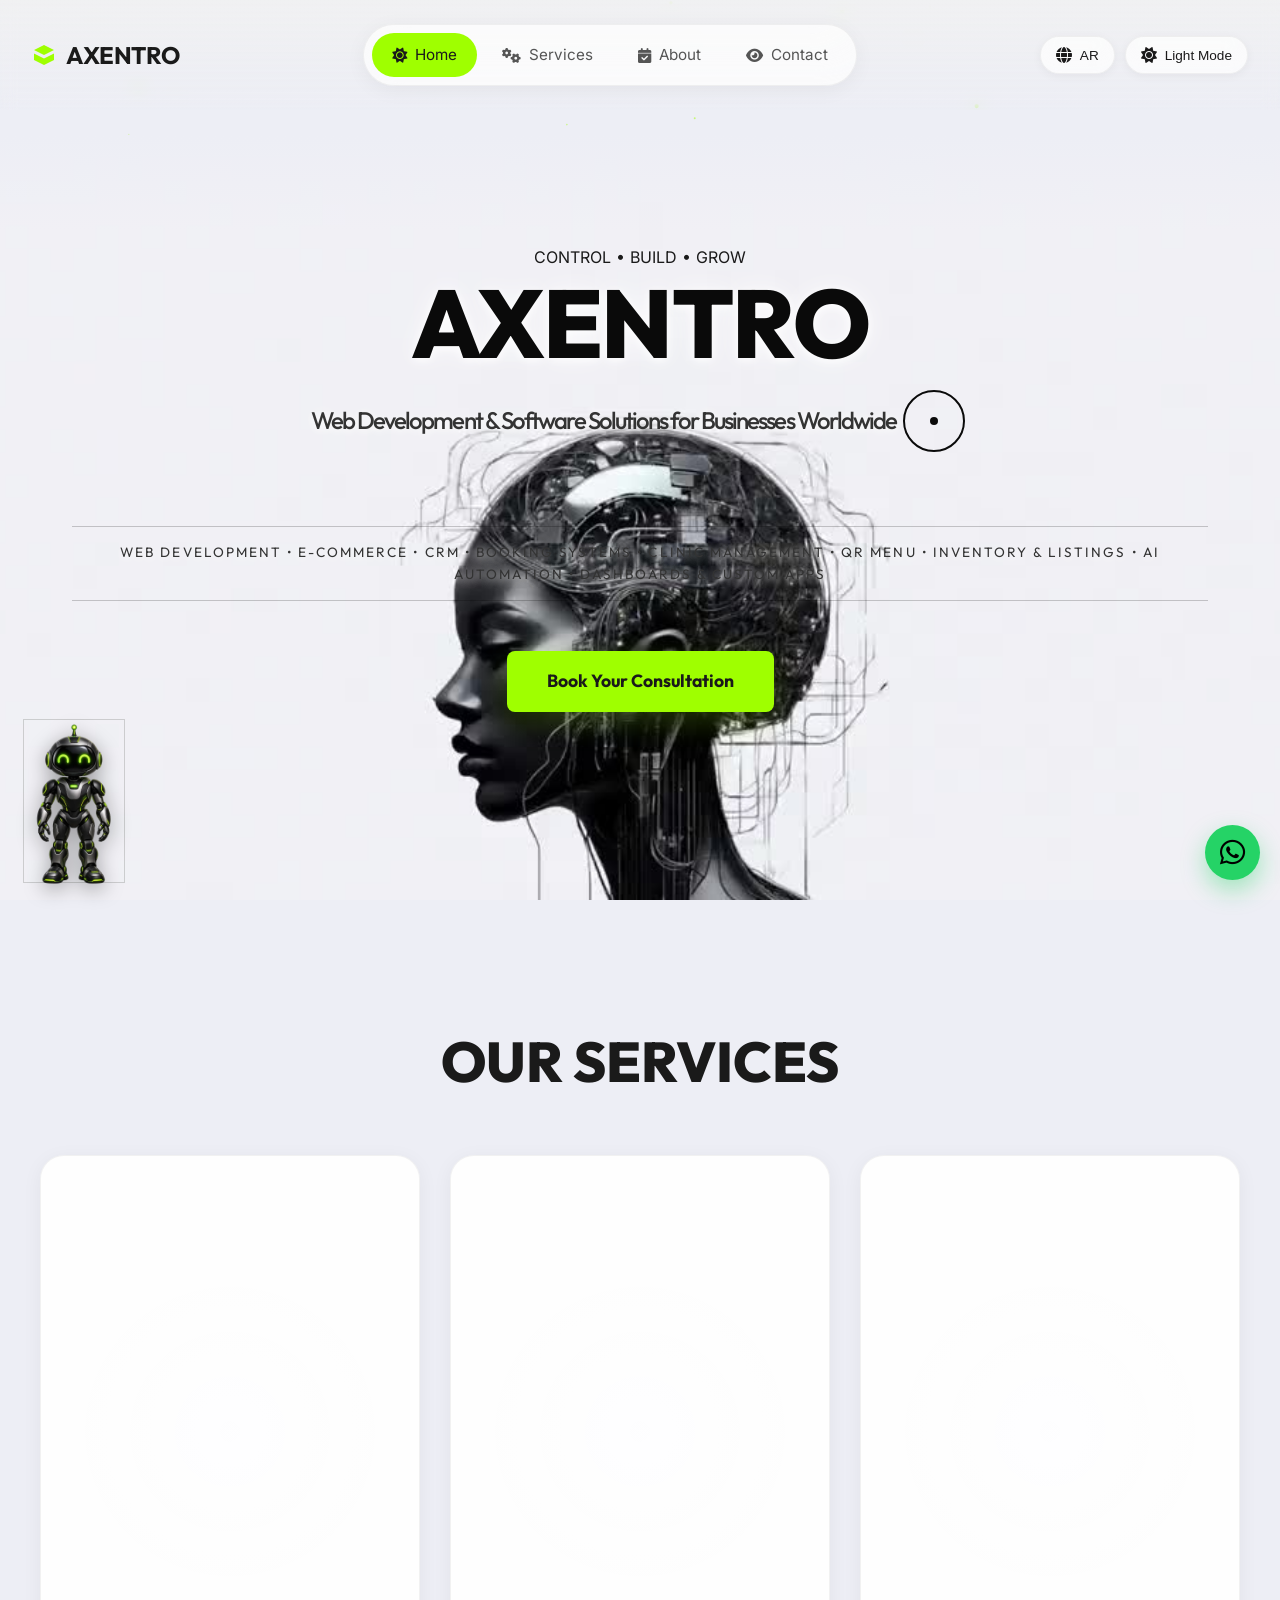
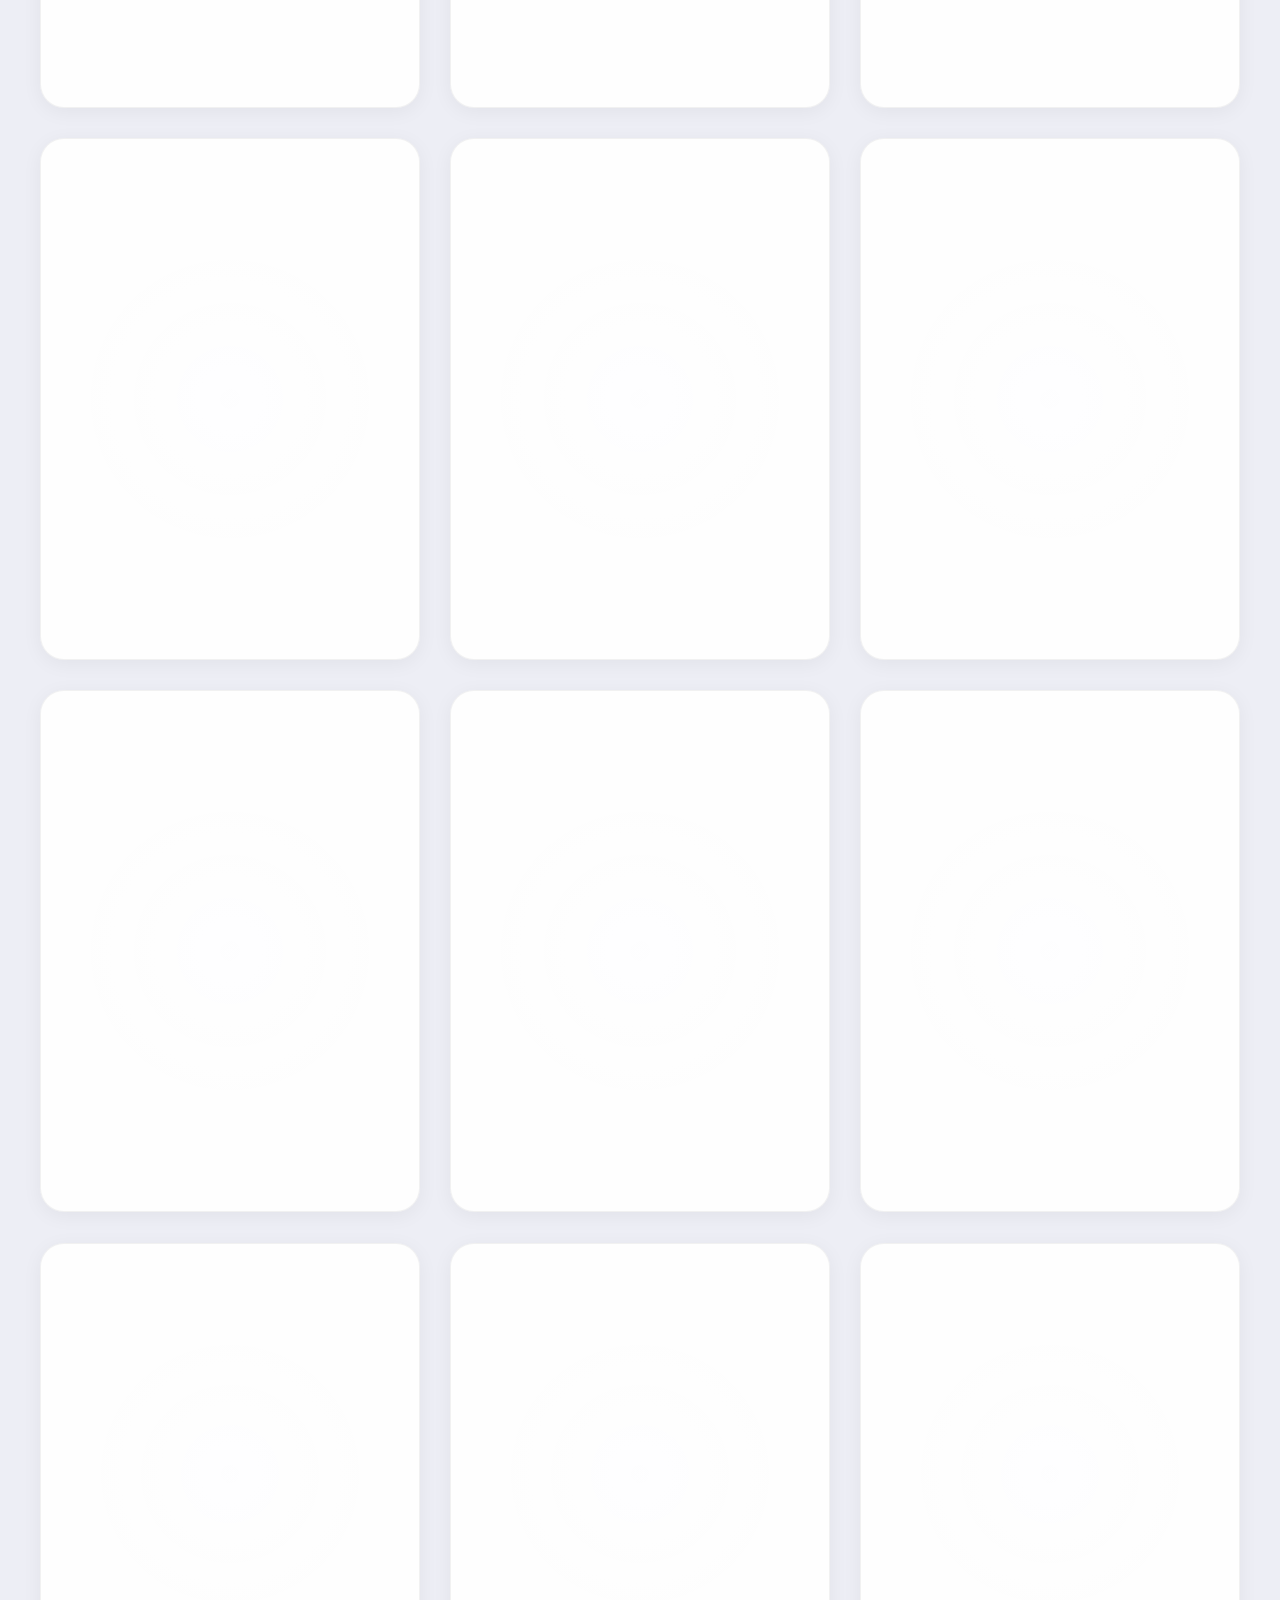
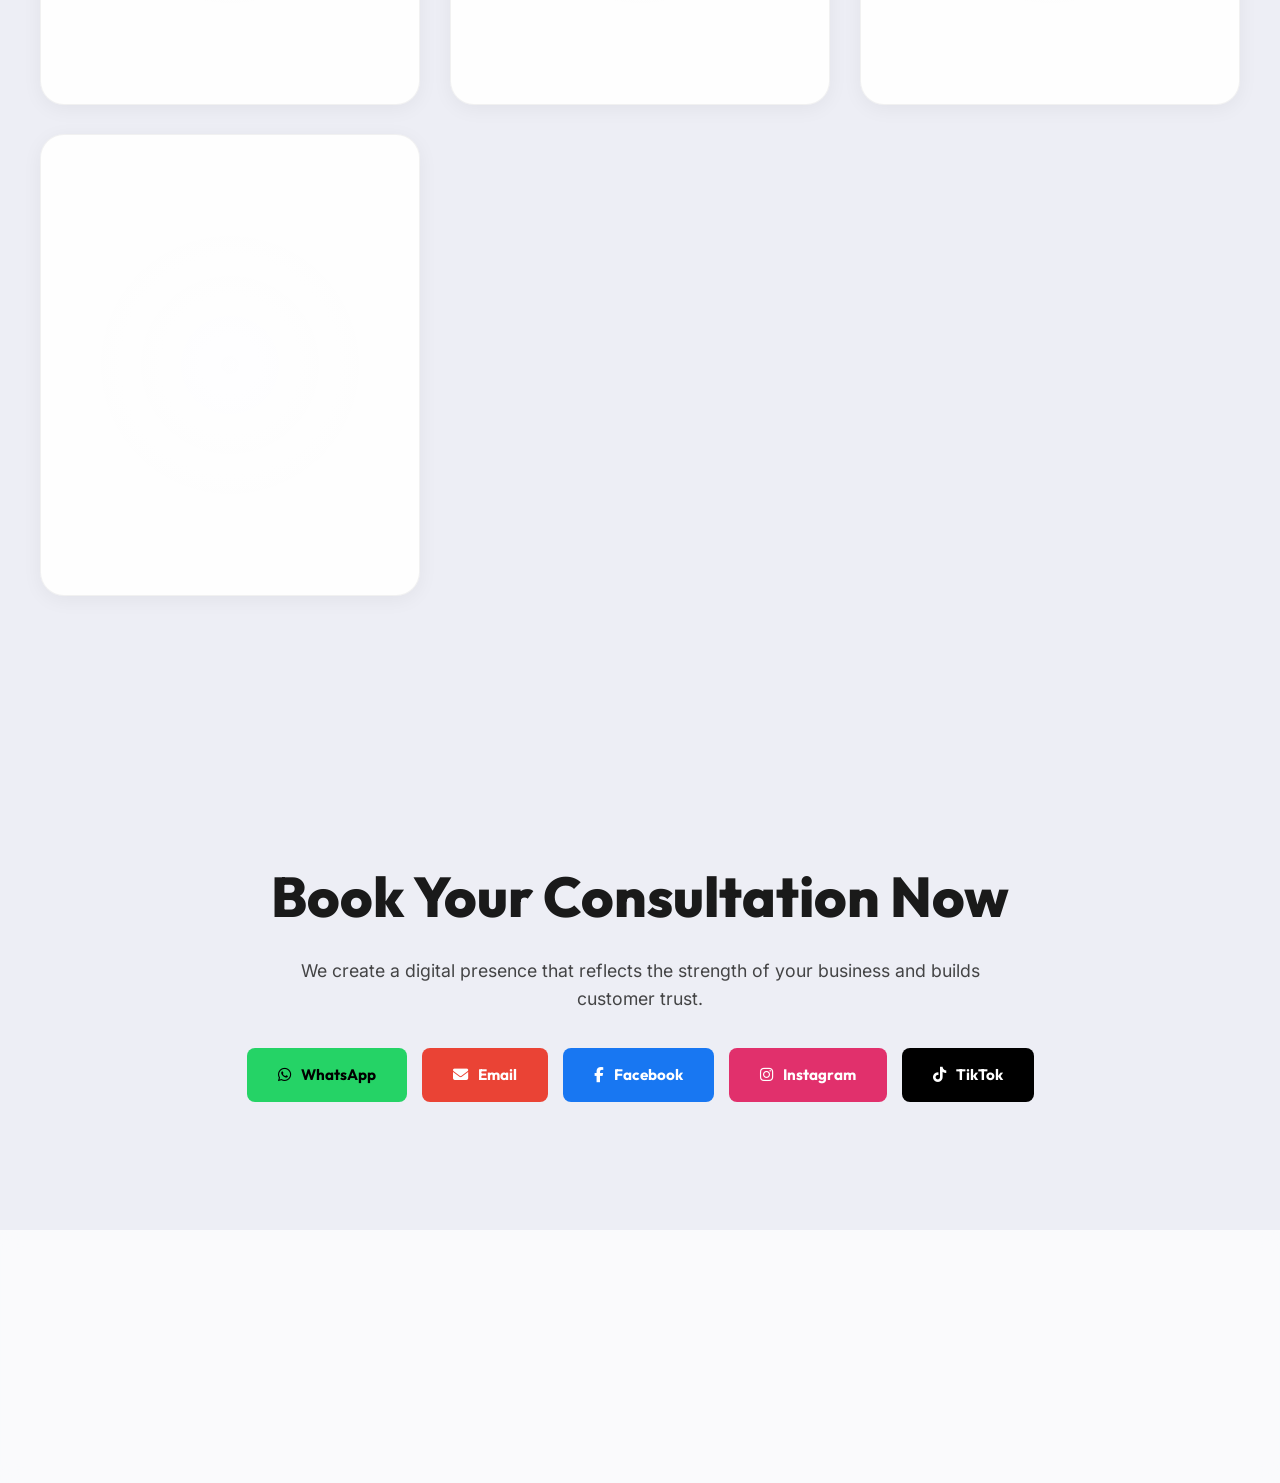
==== commit 58ef5e38: "Add files via upload" ====
--- a/en/index.html
+++ b/en/index.html
@@ -74,7 +74,7 @@
   
 
   <!-- Google Analytics -->
-  <script async src="https://www.googletagmanager.com/gtag/js?id=G-CY6Y32C90K"></script>
+  <!-- v16: gtag library loads lazily via ga.js (first interaction or 10s) -->
 
     <!-- Theme init (language and direction are static on this page) -->
   <script>
@@ -94,17 +94,44 @@
   "name": "Axentro",
   "alternateName": [
     "اكسنترو",
+    "أكستنرو",
     "أكسنترو",
+    "اكسترو",
+    "اكسبنتو",
     "اكسنترو للحلول الرقمية"
   ],
   "url": "https://axentro.site/",
   "logo": "https://axentro.site/assets/images/og-image.jpg",
   "description": "Axentro (اكسنترو) provides web development, software development, e-commerce, CRM, booking systems, and custom digital solutions for businesses in Egypt and worldwide.",
-  "knowsAbout": ["Web Development", "Portfolio & CV Websites", "E-commerce Development", "Booking & Reservation Systems", "Clinic Management Systems", "Inventory & Sales Management", "CRM Systems", "QR Menu & Online Ordering", "Real Estate Platforms", "AI Automation", "Business Systems Integration", "Business Dashboards & Reports", "Custom Business Applications", "تصميم وتطوير المواقع", "أنظمة إدارة الأعمال", "أتمتة الأعمال بالذكاء الاصطناعي"],
+  "knowsAbout": [
+    "Web Development",
+    "Portfolio & CV Websites",
+    "E-commerce Development",
+    "Booking & Reservation Systems",
+    "Clinic Management Systems",
+    "Inventory & Sales Management",
+    "CRM Systems",
+    "QR Menu & Online Ordering",
+    "Real Estate Platforms",
+    "AI Automation",
+    "Business Systems Integration",
+    "Business Dashboards & Reports",
+    "Custom Business Applications",
+    "تصميم وتطوير المواقع",
+    "أنظمة إدارة الأعمال",
+    "أتمتة الأعمال بالذكاء الاصطناعي",
+    "Software Development",
+    "CRM Software",
+    "Online Booking Systems",
+    "Inventory Management Systems",
+    "Sales Management Systems",
+    "Clinic Management Software",
+    "QR Menu Systems"
+  ],
   "email": "axentroofficial@gmail.com",
   "telephone": "+201146476993",
-    "areaServed": "Worldwide",
-    "sameAs": [
+  "areaServed": "Worldwide",
+  "sameAs": [
     "https://www.facebook.com/axentro.site/",
     "https://www.instagram.com/axentro.official",
     "https://www.tiktok.com/@axentro.official",
@@ -118,19 +145,7 @@
       "Arabic",
       "English"
     ]
-  },
-  "knowsAbout": [
-    "Web Development",
-    "Software Development",
-    "E-commerce Development",
-    "CRM Software",
-    "Online Booking Systems",
-    "Inventory Management Systems",
-    "Sales Management Systems",
-    "Clinic Management Software",
-    "QR Menu Systems",
-    "Real Estate Platforms"
-  ]
+  }
 }
   </script>
 
@@ -167,6 +182,41 @@
 }
   </script>
 
+  <script type="application/ld+json">
+  {
+  "@context": "https://schema.org",
+  "@type": "FAQPage",
+  "@id": "https://axentro.site/#faq-en",
+  "mainEntity": [
+    {
+      "@type": "Question",
+      "name": "What is Axentro?",
+      "acceptedAnswer": {"@type": "Answer", "text": "Axentro (in Arabic: اكسنترو / أكستنرو / اكسترو) is an Egypt-based web development and software company building corporate websites, e-commerce stores, booking and clinic management systems, CRM, inventory and sales systems, QR menus for restaurants, real estate platforms, AI automation, dashboards, and custom business applications. Axentro serves clients in Egypt, the Gulf, and worldwide with remote delivery in Arabic and English."}
+    },
+    {
+      "@type": "Question",
+      "name": "What services does Axentro offer?",
+      "acceptedAnswer": {"@type": "Answer", "text": "Axentro offers 13 core services: web development, portfolio and CV websites, booking and appointment systems, clinic management software, e-commerce development, inventory and sales management, CRM software, QR menu and online ordering for restaurants and cafes, real estate listing platforms, AI business automation, business systems integration, dashboards and business reports, and custom business applications."}
+    },
+    {
+      "@type": "Question",
+      "name": "How can I contact Axentro?",
+      "acceptedAnswer": {"@type": "Answer", "text": "The fastest way is WhatsApp at +201146476993 or through the website axentro.site. You can also reach Axentro on Facebook, Instagram, TikTok, and LinkedIn (@axentro.official), or by email at axentroofficial@gmail.com."}
+    },
+    {
+      "@type": "Question",
+      "name": "Does Axentro work with international clients?",
+      "acceptedAnswer": {"@type": "Answer", "text": "Yes. Axentro delivers remotely for clients in Saudi Arabia, the UAE, Kuwait, Qatar, the wider Gulf, Europe, and the Americas. Communication and delivery are fully online in Arabic and English, and every project includes training and post-launch support."}
+    },
+    {
+      "@type": "Question",
+      "name": "How much does a website cost with Axentro?",
+      "acceptedAnswer": {"@type": "Answer", "text": "Pricing depends on the type and size of the project: a landing page, a corporate website, an online store, or a full management system. Every quote is tailored to the client's needs. Message WhatsApp +201146476993 with a short description of your project and you will receive a detailed offer shortly."}
+    }
+  ]
+}
+  </script>
+
 </head>
 <body>
   <a href="#home" class="skip-link" style="position: absolute; width: 1px; height: 1px; padding: 0; margin: -1px; overflow: hidden; clip: rect(0,0,0,0); white-space: nowrap; border: 0; z-index: 10000;" onfocus="this.style.cssText='position: fixed; top: 10px; left: 10px; width: auto; height: auto; padding: 10px 20px; margin: 0; overflow: visible; clip: auto; white-space: nowrap; background: #9fff00; color: #000; z-index: 10000; border-radius: 8px; font-weight: bold;'" onblur="this.style.cssText='position: absolute; width: 1px; height: 1px; padding: 0; margin: -1px; overflow: hidden; clip: rect(0,0,0,0); white-space: nowrap; border: 0;'">Skip to main content</a>
@@ -201,9 +251,10 @@
 
   <section class="hero-section reveal show" id="home">
     <div class="video-wrapper">
-      <video autoplay loop muted playsInline preload="metadata" poster="/assets/video/hero-poster-v2.jpg">
+      <video loop muted playsInline preload="none" poster="/assets/video/hero-poster-v2.jpg">
         <source src="/assets/video/hero-v2.mp4" type="video/mp4">
       </video>
+      <script>(function(){var v=document.querySelector(".video-wrapper video");if(v&&!window.matchMedia("(max-width:767px)").matches){v.setAttribute("autoplay","");v.load();var p=v.play();p&&p.catch&&p.catch(function(){})}})();</script>
       <div class="gradient-mask"></div>
     </div>
     <div class="hero-content">
